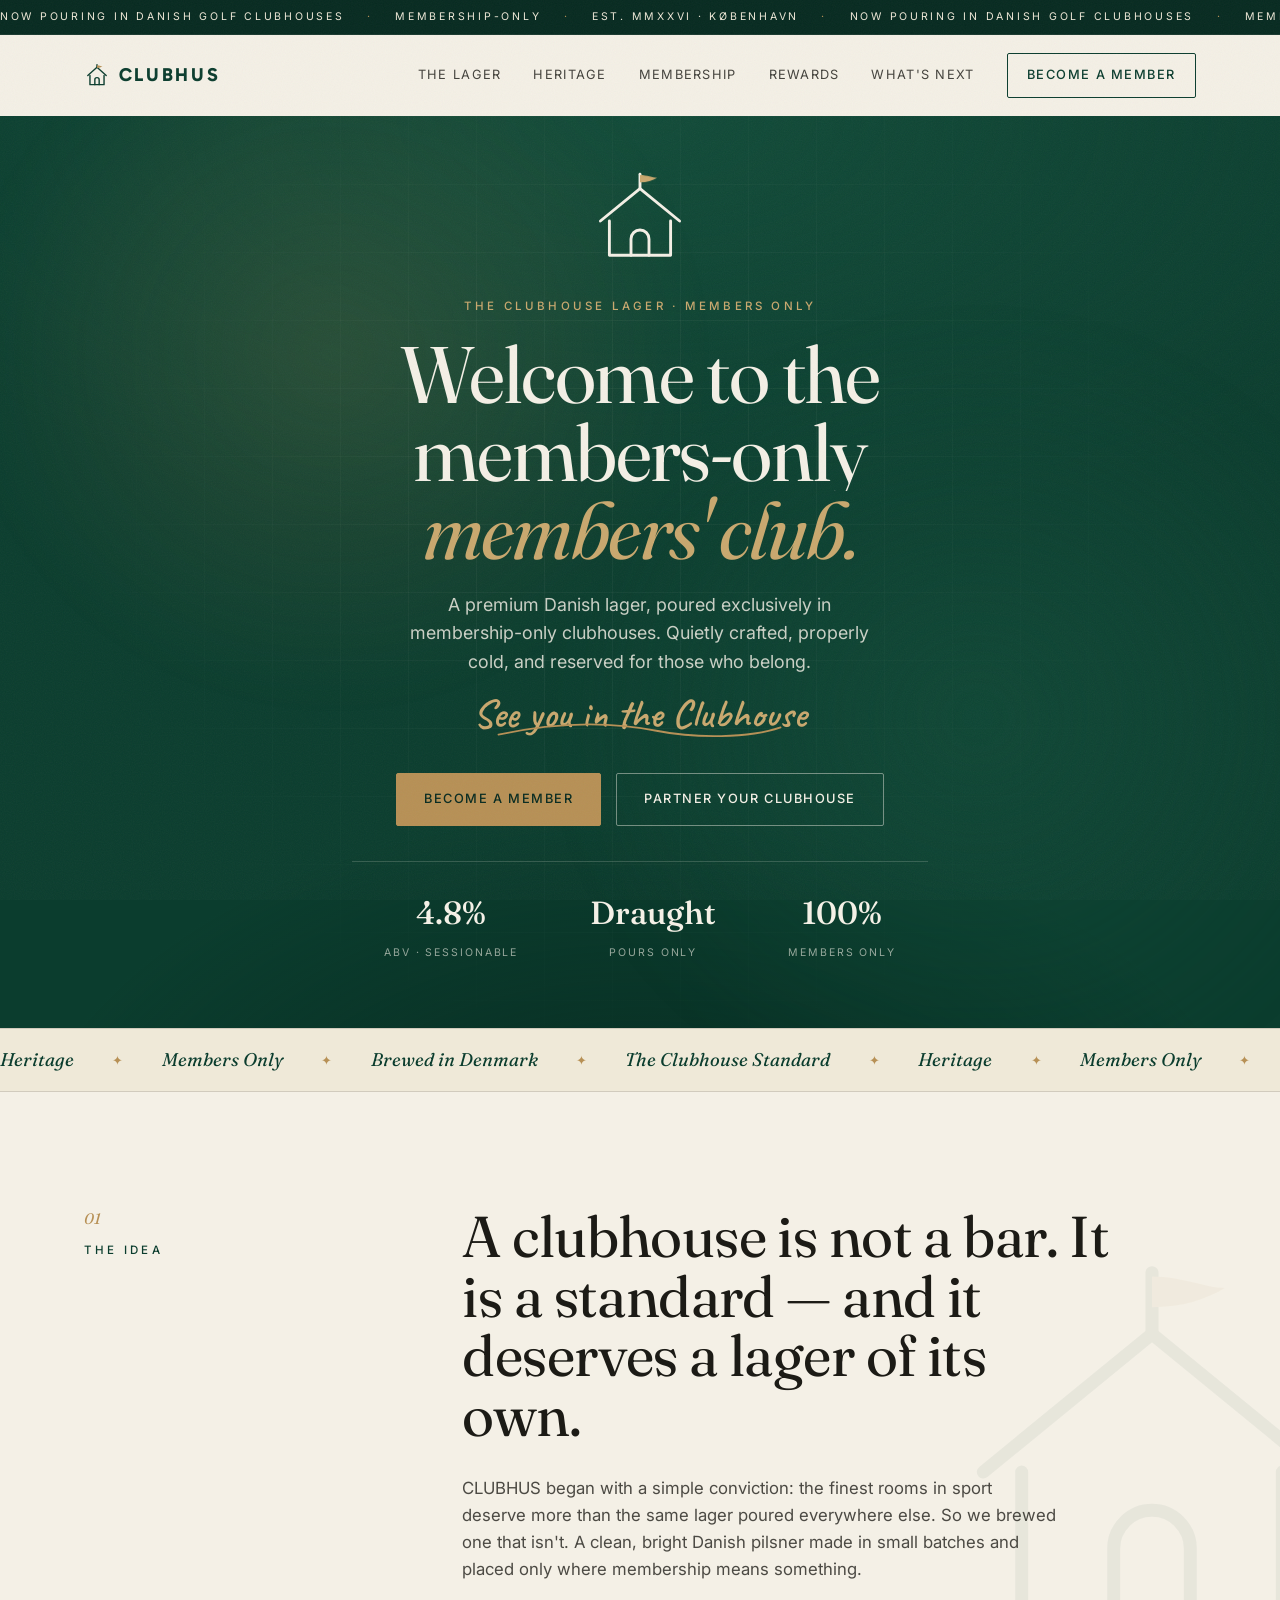
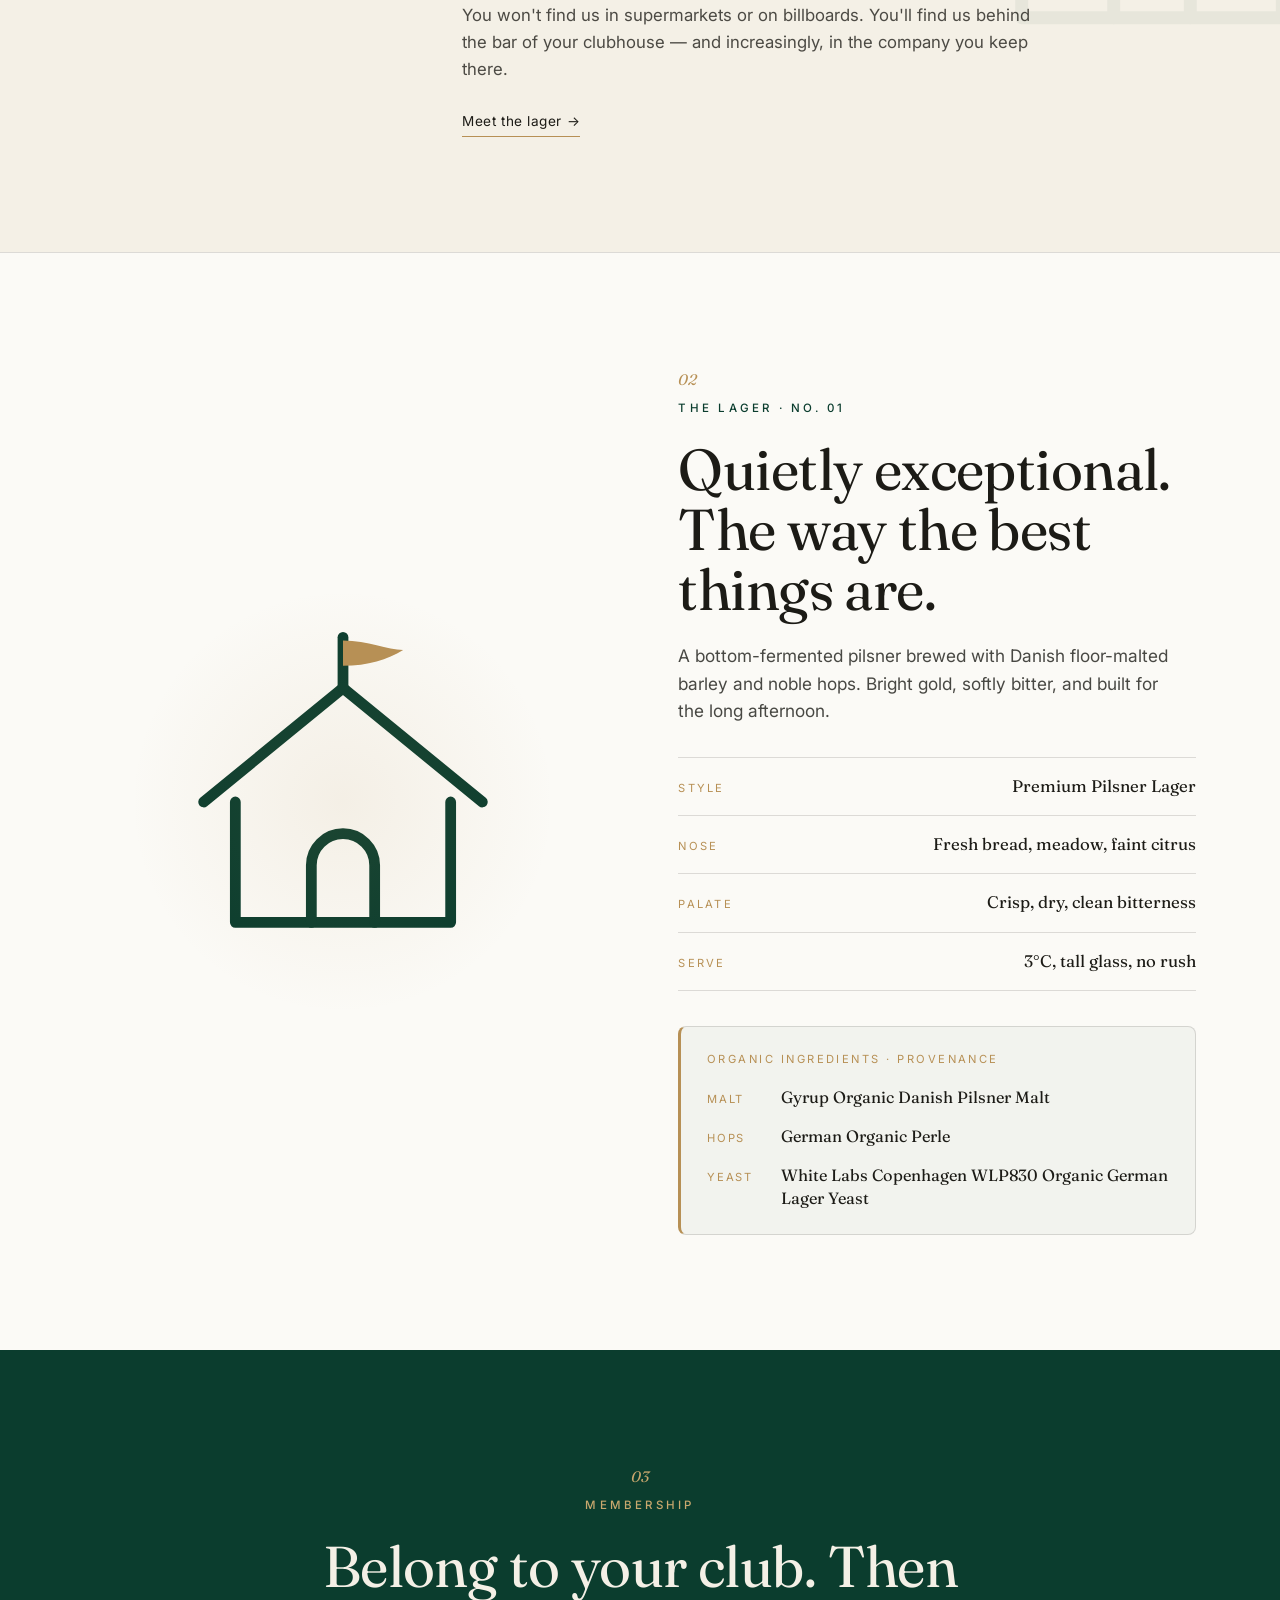
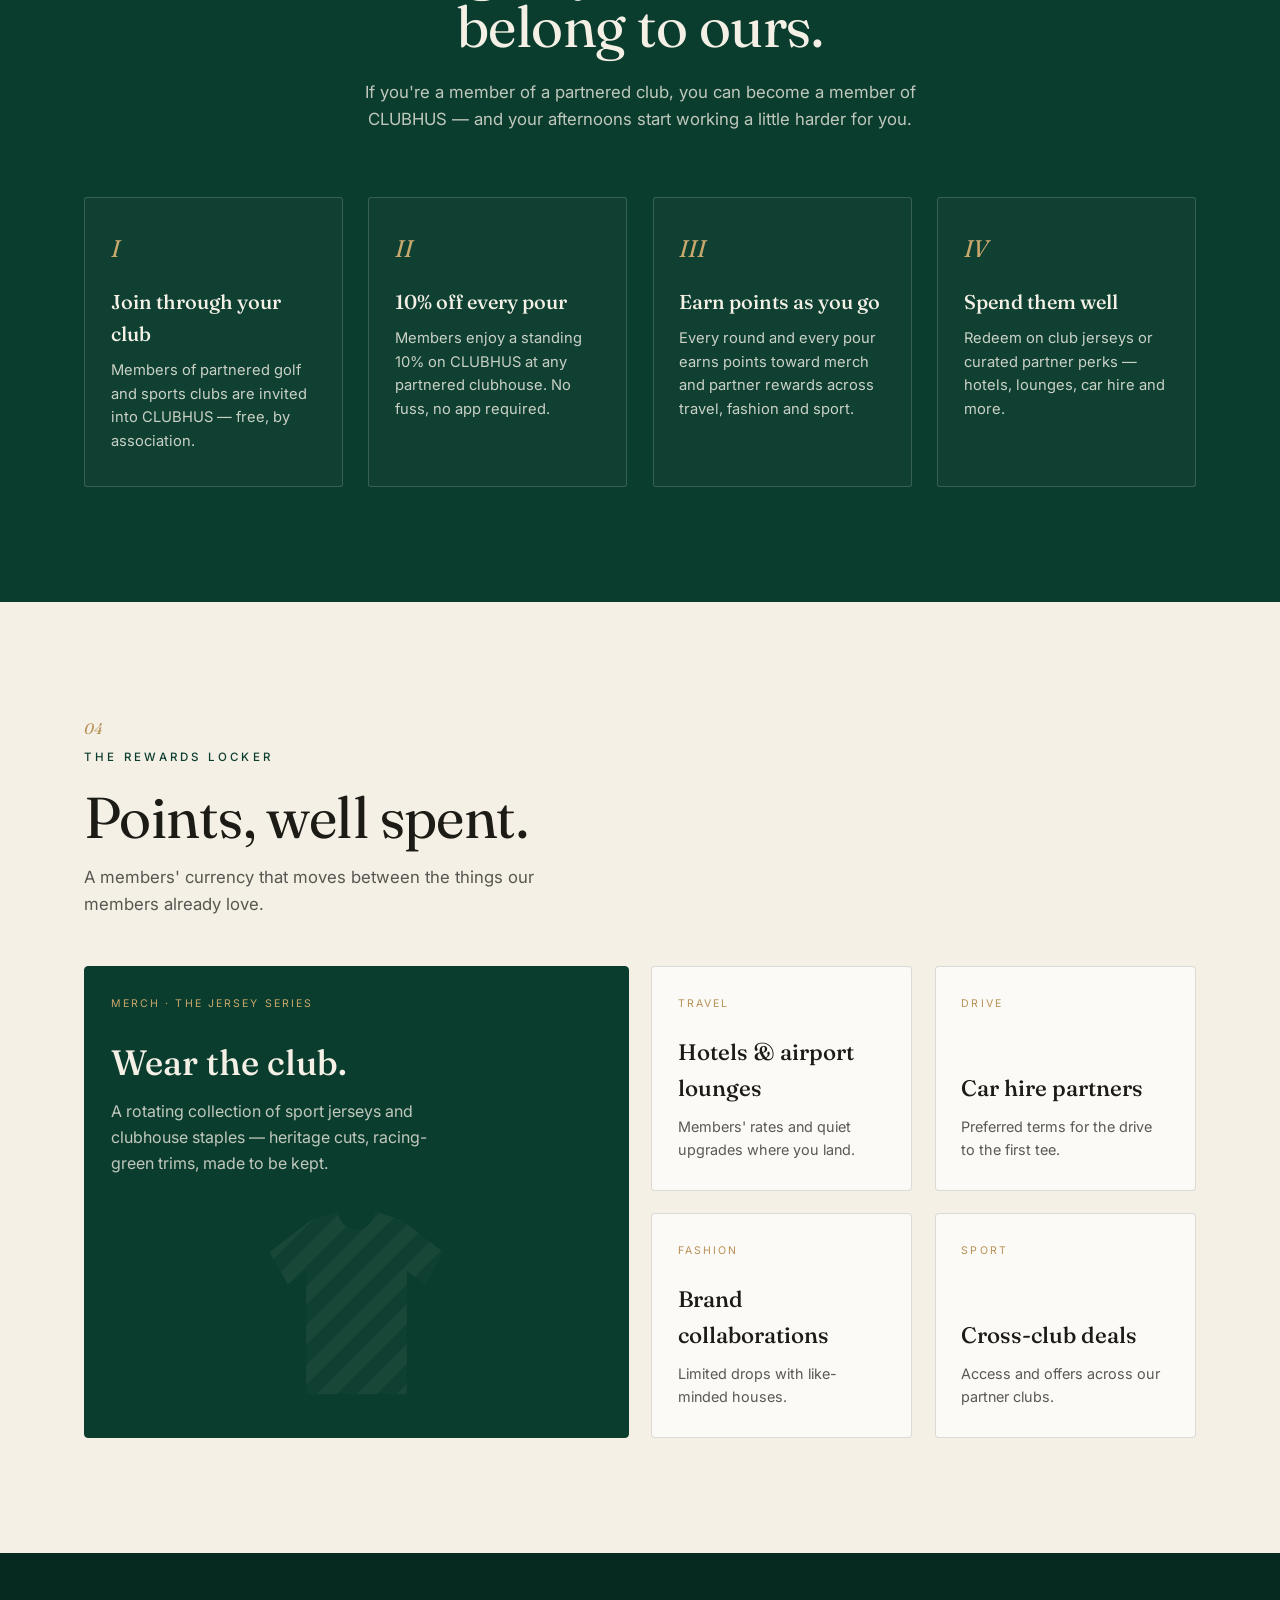
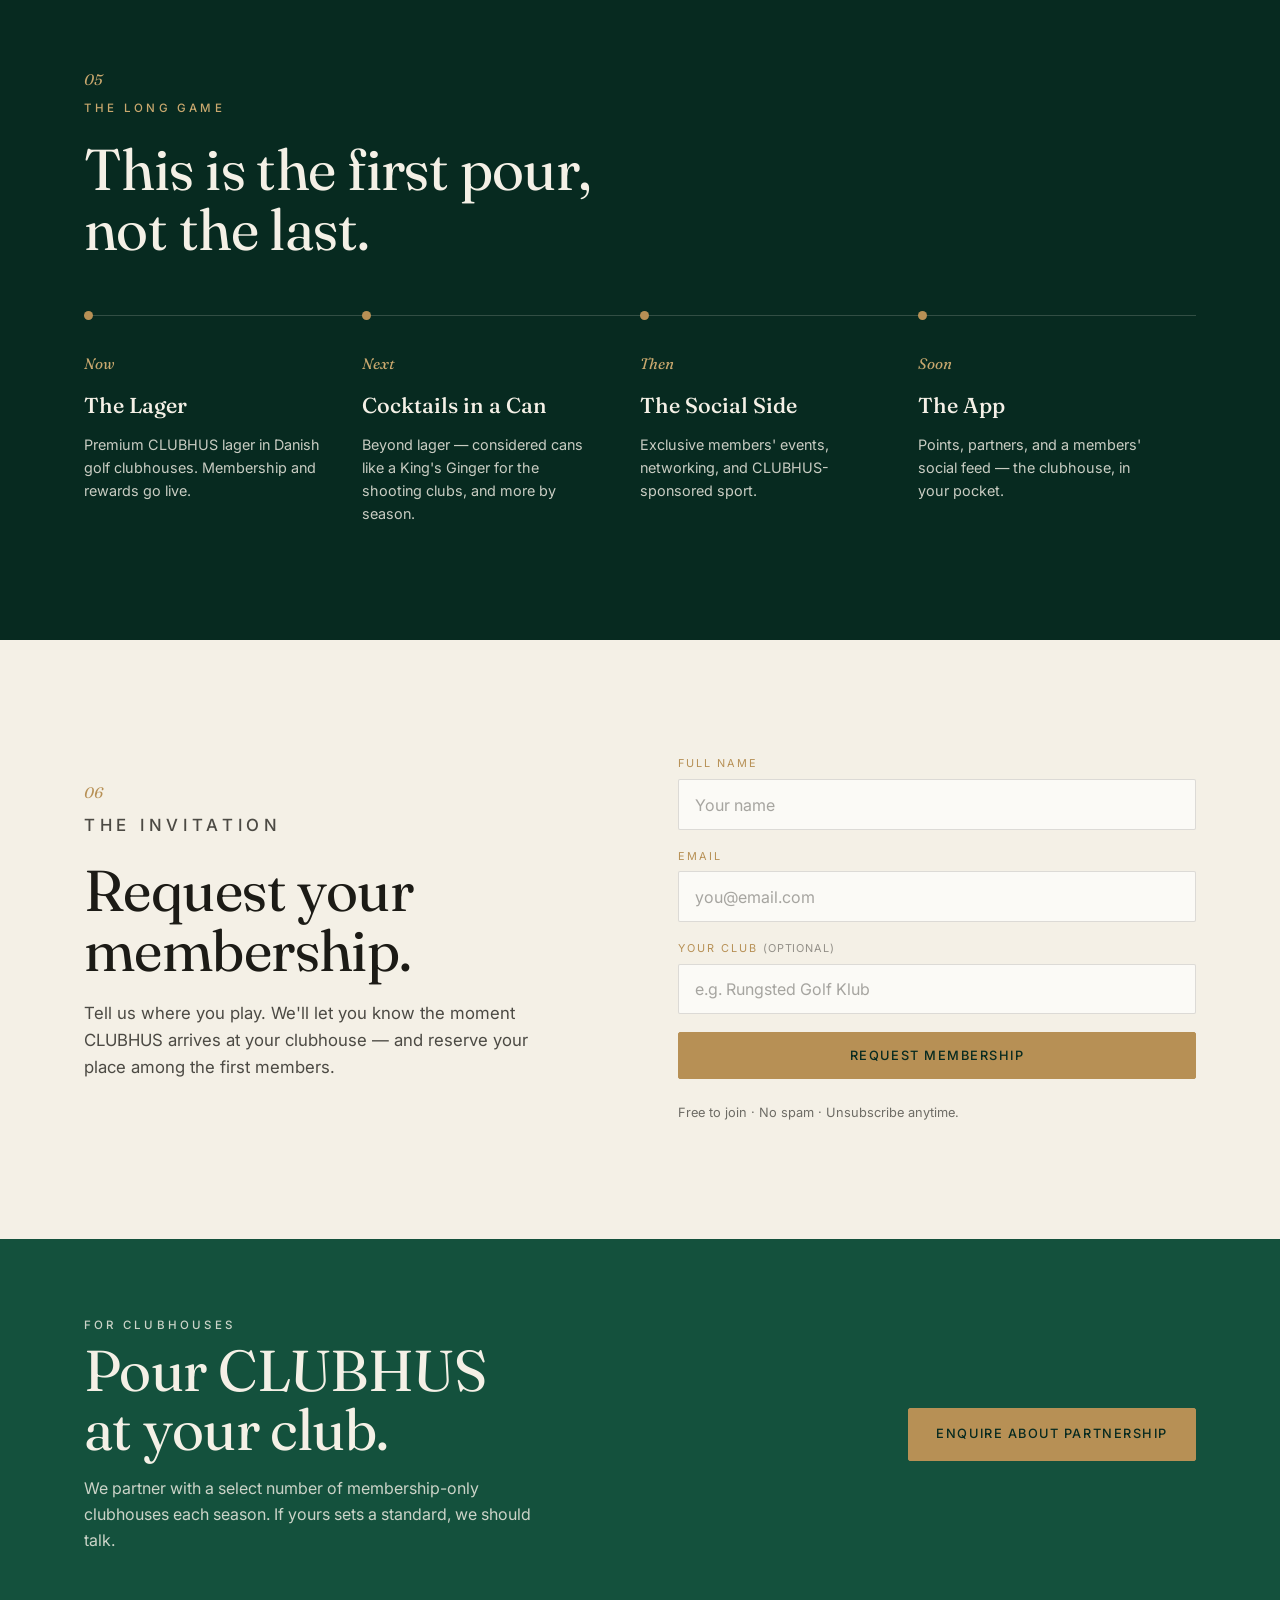
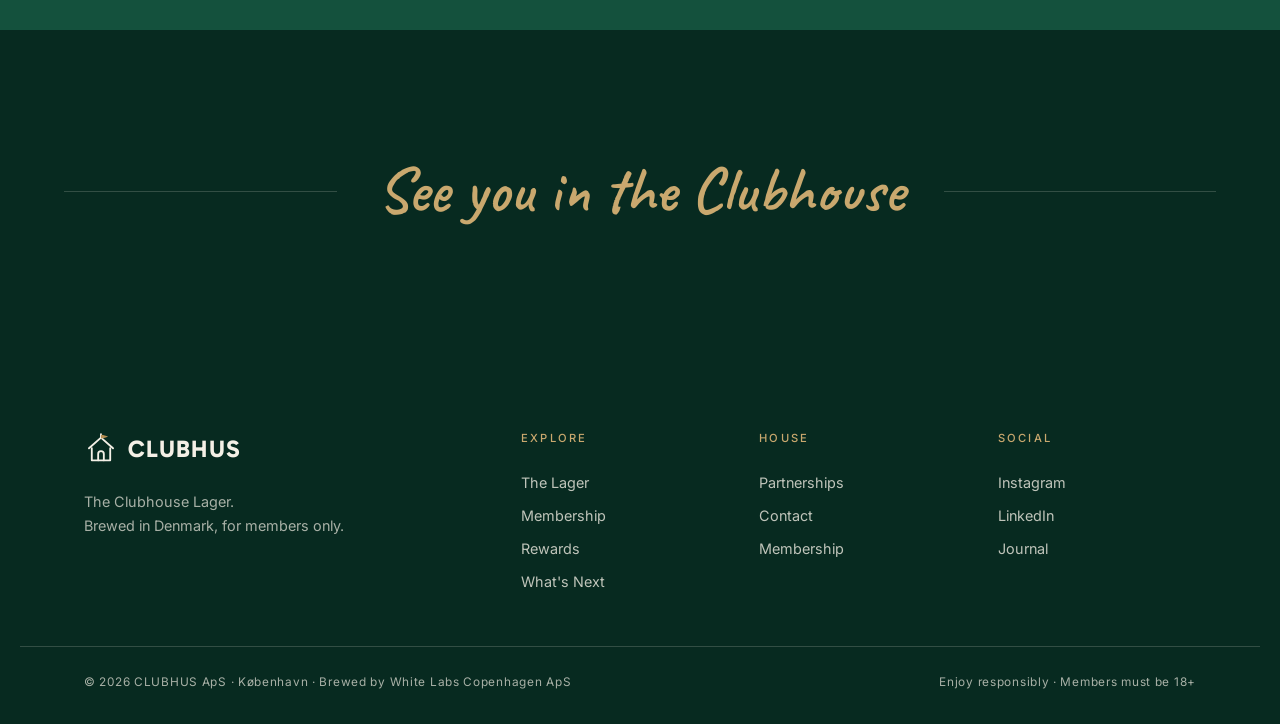
==== index.html @ f1b33137 "Soften ingredients label to avoid an organic-certification claim Beer is not certified organic (ferm" ====
<!DOCTYPE html>
<html lang="en">
<head>
  <meta charset="UTF-8" />
  <meta name="viewport" content="width=device-width, initial-scale=1.0" />
  <meta name="theme-color" content="#072A20" />
  <meta name="color-scheme" content="light only" />
  <title>CLUBHUS — The Clubhouse Lager · Members Only</title>
  <meta name="description" content="CLUBHUS is a premium Danish lager brewed exclusively for membership-only sports clubhouses. Heritage, craft, and quiet exclusivity — beginning with golf clubs in Denmark." />
  <meta name="robots" content="noindex, nofollow" />

  <!-- Open Graph -->
  <meta property="og:title" content="CLUBHUS — The Clubhouse Lager" />
  <meta property="og:description" content="A premium lager for membership-only clubhouses. Heritage in every pour." />
  <meta property="og:type" content="website" />

  <link rel="icon" href="data:image/svg+xml,%3Csvg xmlns='http://www.w3.org/2000/svg' viewBox='0 0 48 48'%3E%3Crect width='48' height='48' rx='8' fill='%230B3D2E'/%3E%3Cg fill='none' stroke='%23F4F0E6' stroke-width='2.4' stroke-linecap='round' stroke-linejoin='round'%3E%3Cpath d='M11 24 L24 12 L37 24'/%3E%3Cpath d='M14 24 L14 37 L34 37 L34 24'/%3E%3Cpath d='M24 12 L24 8'/%3E%3C/g%3E%3Cpath d='M24 8 C27 8 29 9.5 31 9.5 C29 11 27 12 24 12 Z' fill='%23B79055'/%3E%3C/svg%3E" />

  <!-- Fonts -->
  <link rel="preconnect" href="https://fonts.googleapis.com" />
  <link rel="preconnect" href="https://fonts.gstatic.com" crossorigin />
  <link href="https://fonts.googleapis.com/css2?family=Caveat:wght@500;600;700&family=Fraunces:ital,opsz,wght@0,9..144,300..600;1,9..144,300..500&family=Gabarito:wght@400;500;600;700;800&family=Inter:wght@300;400;500;600&display=swap" rel="stylesheet" />

  <link rel="stylesheet" href="css/styles.css" />
</head>
<body>

  <a class="skip-link" href="#main">Skip to content</a>

  <!-- Announcement bar -->
  <div class="announce" id="top">
    <div class="announce__track">
      <span>Now pouring in Danish golf clubhouses</span><span class="dot">·</span>
      <span>Membership-only</span><span class="dot">·</span>
      <span>Est. MMXXVI · København</span><span class="dot">·</span>
      <span>Now pouring in Danish golf clubhouses</span><span class="dot">·</span>
      <span>Membership-only</span><span class="dot">·</span>
      <span>Est. MMXXVI · København</span><span class="dot">·</span>
    </div>
  </div>

  <!-- Scroll progress -->
  <div class="progress" id="progress" aria-hidden="true"></div>

  <!-- Nav -->
  <header class="nav" id="nav">
    <div class="nav__inner">
      <a href="#top" class="nav__brand" aria-label="CLUBHUS home">
        <svg class="nav__mark" viewBox="0 0 48 48" fill="none" stroke="currentColor" stroke-width="2.6" stroke-linecap="round" stroke-linejoin="round" aria-hidden="true">
          <path d="M7,23 L24,8 L41,23"/>
          <path d="M11,23 L11,40 L37,40 L37,23"/>
          <path d="M20,40 L20,31 a4,4 0 0 1 8,0 L28,40"/>
          <path d="M24,8 L24,3"/>
          <path class="flag" d="M24,4 C28,4 31,6 34,6 C31,8 28,9 24,9 Z" fill="currentColor" stroke="none"/>
        </svg>
        <span class="nav__word">CLUBHUS</span>
      </a>
      <nav class="nav__links" aria-label="Primary">
        <a href="#beer">The Lager</a>
        <a href="#story">Heritage</a>
        <a href="#membership">Membership</a>
        <a href="#rewards">Rewards</a>
        <a href="#future">What's Next</a>
        <a href="#join" class="btn btn--gold nav__menu-cta">Become a Member</a>
      </nav>
      <a href="#join" class="btn btn--ghost nav__cta">Become a Member</a>
      <button class="nav__burger" aria-label="Open menu" aria-expanded="false" id="burger">
        <span></span><span></span>
      </button>
    </div>
  </header>

  <!-- Hero -->
  <section class="hero" id="main">
    <div class="hero__bg" aria-hidden="true"></div>
    <div class="hero__aurora" aria-hidden="true"></div>
    <div class="hero__inner">
      <svg class="hero__emblem" viewBox="0 0 120 120" stroke-linecap="round" stroke-linejoin="round" aria-hidden="true">
        <path class="ld" pathLength="1" d="M16,60 L60,24 L104,60"></path>
        <path class="ld d1" pathLength="1" d="M26,60 L26,98 L94,98 L94,60"></path>
        <path class="ld d2" pathLength="1" d="M50,98 L50,80 a10,10 0 0 1 20,0 L70,98"></path>
        <path class="ld d2" pathLength="1" d="M60,24 L60,8"></path>
        <path class="em-head" d="M60,9 C68,9 74,12 79,12 C74,15 68,17 60,17 Z"></path>
      </svg>

      <p class="eyebrow eyebrow--light hero__eyebrow">The Clubhouse Lager · Members Only</p>

      <h1 class="hero__title">
        <span class="line"><span>Welcome to the</span></span>
        <span class="line"><span>members-only</span></span>
        <span class="line"><span><em>members' club.</em></span></span>
      </h1>

      <p class="hero__lede">A premium Danish lager, poured exclusively in membership-only clubhouses. Quietly crafted, properly cold, and reserved for those who belong.</p>

      <p class="hero__slogan script">See you in the Clubhouse
        <svg class="hero__flourish" viewBox="0 0 320 24" aria-hidden="true" preserveAspectRatio="none">
          <path class="ld" pathLength="1" d="M6,16 C70,2 130,2 180,12 C220,20 280,20 314,8"></path>
        </svg>
      </p>

      <div class="hero__actions">
        <a href="#join" class="btn btn--gold">Become a Member</a>
        <a href="#partner" class="btn btn--line">Partner Your Clubhouse</a>
      </div>

      <ul class="hero__meta">
        <li><strong data-count="4.8" data-suffix="%">0</strong><span>ABV · Sessionable</span></li>
        <li><strong>Draught</strong><span>Pours Only</span></li>
        <li><strong data-count="100" data-suffix="%">0</strong><span>Members Only</span></li>
      </ul>
    </div>
  </section>

  <!-- Marquee strip -->
  <div class="strip">
    <div class="strip__track">
      <span>Heritage</span><span>✦</span><span>Members Only</span><span>✦</span><span>Brewed in Denmark</span><span>✦</span><span>The Clubhouse Standard</span><span>✦</span>
      <span>Heritage</span><span>✦</span><span>Members Only</span><span>✦</span><span>Brewed in Denmark</span><span>✦</span><span>The Clubhouse Standard</span><span>✦</span>
    </div>
  </div>

  <!-- Heritage / story -->
  <section class="story" id="story">
    <div class="story__inner">
      <div class="story__label reveal">
        <span class="num">01</span>
        <span class="eyebrow">The Idea</span>
      </div>
      <div class="story__body reveal">
        <h2 class="display">A clubhouse is not a bar. It is a standard — and it deserves a lager of its own.</h2>
        <p>CLUBHUS began with a simple conviction: the finest rooms in sport deserve more than the same lager poured everywhere else. So we brewed one that isn't. A clean, bright Danish pilsner made in small batches and placed only where membership means something.</p>
        <p>You won't find us in supermarkets or on billboards. You'll find us behind the bar of your clubhouse — and increasingly, in the company you keep there.</p>
        <a href="#beer" class="textlink">Meet the lager →</a>
      </div>
    </div>
  </section>

  <!-- The Beer -->
  <section class="beer" id="beer">
    <div class="beer__inner">
      <div class="beer__visual reveal">
        <div class="beer__crest" aria-hidden="true">
          <img src="assets/house.svg" alt="CLUBHUS clubhouse emblem" width="120" height="120" loading="lazy" decoding="async" />
        </div>
      </div>
      <div class="beer__content reveal">
        <span class="num">02</span>
        <p class="eyebrow">The Lager · No. 01</p>
        <h2 class="display">Quietly exceptional. The way the best things are.</h2>
        <p class="beer__lede">A bottom-fermented pilsner brewed with Danish floor-malted barley and noble hops. Bright gold, softly bitter, and built for the long afternoon.</p>
        <ul class="notes">
          <li><span class="notes__k">Style</span><span class="notes__v">Premium Pilsner Lager</span></li>
          <li><span class="notes__k">Nose</span><span class="notes__v">Fresh bread, meadow, faint citrus</span></li>
          <li><span class="notes__k">Palate</span><span class="notes__v">Crisp, dry, clean bitterness</span></li>
          <li><span class="notes__k">Serve</span><span class="notes__v">3°C, tall glass, no rush</span></li>
        </ul>
        <div class="ingredients">
          <p class="ingredients__title">Organic Ingredients · Provenance</p>
          <ul class="ingredients__list">
            <li><span class="ingredients__k">Malt</span><span class="ingredients__v">Gyrup Organic Danish Pilsner Malt</span></li>
            <li><span class="ingredients__k">Hops</span><span class="ingredients__v">German Organic Perle</span></li>
            <li><span class="ingredients__k">Yeast</span><span class="ingredients__v">White Labs Copenhagen WLP830 Organic German Lager Yeast</span></li>
          </ul>
        </div>
      </div>
    </div>
  </section>

  <!-- Membership -->
  <section class="membership" id="membership">
    <div class="membership__head reveal">
      <span class="num num--light">03</span>
      <p class="eyebrow eyebrow--light">Membership</p>
      <h2 class="display display--light">Belong to your club. Then belong to ours.</h2>
      <p class="membership__lede">If you're a member of a partnered club, you can become a member of CLUBHUS — and your afternoons start working a little harder for you.</p>
    </div>
    <div class="steps">
      <article class="step reveal">
        <span class="step__num">I</span>
        <h3>Join through your club</h3>
        <p>Members of partnered golf and sports clubs are invited into CLUBHUS — free, by association.</p>
      </article>
      <article class="step reveal">
        <span class="step__num">II</span>
        <h3>10% off every pour</h3>
        <p>Members enjoy a standing 10% on CLUBHUS at any partnered clubhouse. No fuss, no app required.</p>
      </article>
      <article class="step reveal">
        <span class="step__num">III</span>
        <h3>Earn points as you go</h3>
        <p>Every round and every pour earns points toward merch and partner rewards across travel, fashion and sport.</p>
      </article>
      <article class="step reveal">
        <span class="step__num">IV</span>
        <h3>Spend them well</h3>
        <p>Redeem on club jerseys or curated partner perks — hotels, lounges, car hire and more.</p>
      </article>
    </div>
  </section>

  <!-- Rewards -->
  <section class="rewards" id="rewards">
    <div class="rewards__head reveal">
      <span class="num">04</span>
      <p class="eyebrow">The Rewards Locker</p>
      <h2 class="display">Points, well spent.</h2>
      <p class="rewards__lede">A members' currency that moves between the things our members already love.</p>
    </div>
    <div class="rewards__grid">
      <article class="reward reward--wide reveal">
        <div class="reward__tag">Merch · The Jersey Series</div>
        <h3>Wear the club.</h3>
        <p>A rotating collection of sport jerseys and clubhouse staples — heritage cuts, racing-green trims, made to be kept.</p>
        <div class="reward__art reward__art--jersey" aria-hidden="true"></div>
      </article>
      <article class="reward reveal">
        <div class="reward__tag">Travel</div>
        <h3>Hotels & airport lounges</h3>
        <p>Members' rates and quiet upgrades where you land.</p>
      </article>
      <article class="reward reveal">
        <div class="reward__tag">Drive</div>
        <h3>Car hire partners</h3>
        <p>Preferred terms for the drive to the first tee.</p>
      </article>
      <article class="reward reveal">
        <div class="reward__tag">Fashion</div>
        <h3>Brand collaborations</h3>
        <p>Limited drops with like-minded houses.</p>
      </article>
      <article class="reward reveal">
        <div class="reward__tag">Sport</div>
        <h3>Cross-club deals</h3>
        <p>Access and offers across our partner clubs.</p>
      </article>
    </div>
  </section>

  <!-- What's next / roadmap -->
  <section class="future" id="future">
    <div class="future__head reveal">
      <span class="num num--light">05</span>
      <p class="eyebrow eyebrow--light">The Long Game</p>
      <h2 class="display display--light">This is the first pour, not the last.</h2>
    </div>
    <ol class="timeline">
      <li class="reveal">
        <span class="timeline__yr">Now</span>
        <h3>The Lager</h3>
        <p>Premium CLUBHUS lager in Danish golf clubhouses. Membership and rewards go live.</p>
      </li>
      <li class="reveal">
        <span class="timeline__yr">Next</span>
        <h3>Cocktails in a Can</h3>
        <p>Beyond lager — considered cans like a King's Ginger for the shooting clubs, and more by season.</p>
      </li>
      <li class="reveal">
        <span class="timeline__yr">Then</span>
        <h3>The Social Side</h3>
        <p>Exclusive members' events, networking, and CLUBHUS-sponsored sport.</p>
      </li>
      <li class="reveal">
        <span class="timeline__yr">Soon</span>
        <h3>The App</h3>
        <p>Points, partners, and a members' social feed — the clubhouse, in your pocket.</p>
      </li>
    </ol>
  </section>

  <!-- Join / waitlist -->
  <section class="join" id="join">
    <div class="join__inner">
      <div class="join__copy reveal">
        <span class="num">06</span>
        <p class="eyebrow">The Invitation</p>
        <h2 class="display">Request your membership.</h2>
        <p>Tell us where you play. We'll let you know the moment CLUBHUS arrives at your clubhouse — and reserve your place among the first members.</p>
      </div>
      <form class="join__form reveal" id="joinForm" novalidate aria-describedby="formNote">
        <div class="field">
          <label for="name">Full name</label>
          <input type="text" id="name" name="name" autocomplete="name" autocapitalize="words" placeholder="Your name" required aria-required="true" />
        </div>
        <div class="field">
          <label for="email">Email</label>
          <input type="email" id="email" name="email" autocomplete="email" inputmode="email" autocapitalize="off" autocorrect="off" spellcheck="false" placeholder="you@email.com" required aria-required="true" />
        </div>
        <div class="field">
          <label for="club">Your club <span class="field__opt">(optional)</span></label>
          <input type="text" id="club" name="club" autocapitalize="words" placeholder="e.g. Rungsted Golf Klub" />
        </div>
        <button type="submit" class="btn btn--gold btn--block">Request Membership</button>
        <p class="join__note" id="formNote" role="status" aria-live="polite">Free to join · No spam · Unsubscribe anytime.</p>
      </form>
    </div>
  </section>

  <!-- Partner CTA -->
  <section class="partner" id="partner">
    <div class="partner__inner reveal">
      <div>
        <p class="eyebrow eyebrow--light">For Clubhouses</p>
        <h2 class="display display--light">Pour CLUBHUS at your club.</h2>
        <p>We partner with a select number of membership-only clubhouses each season. If yours sets a standard, we should talk.</p>
      </div>
      <a href="mailto:hello@clubhus.dk?subject=Clubhouse%20Partnership" class="btn btn--gold">Enquire about partnership</a>
    </div>
  </section>

  <!-- Sign-off -->
  <div class="signoff">
    <span class="signoff__rule"></span>
    <p class="signoff__line script reveal">See you in the Clubhouse</p>
    <span class="signoff__rule"></span>
  </div>

  <!-- Footer -->
  <footer class="footer">
    <div class="footer__inner">
      <div class="footer__brand">
        <div class="footer__mark">
          <svg class="footer__logomark" viewBox="0 0 48 48" fill="none" stroke="currentColor" stroke-width="2.6" stroke-linecap="round" stroke-linejoin="round" aria-hidden="true">
            <path d="M7,23 L24,8 L41,23"/>
            <path d="M11,23 L11,40 L37,40 L37,23"/>
            <path d="M20,40 L20,31 a4,4 0 0 1 8,0 L28,40"/>
            <path d="M24,8 L24,3"/>
            <path class="flag" d="M24,4 C28,4 31,6 34,6 C31,8 28,9 24,9 Z" fill="currentColor" stroke="none"/>
          </svg>
          <span>CLUBHUS</span>
        </div>
        <p class="footer__tag">The Clubhouse Lager.<br/>Brewed in Denmark, for members only.</p>
      </div>
      <nav class="footer__col" aria-label="Explore">
        <h4>Explore</h4>
        <a href="#beer">The Lager</a>
        <a href="#membership">Membership</a>
        <a href="#rewards">Rewards</a>
        <a href="#future">What's Next</a>
      </nav>
      <nav class="footer__col" aria-label="Company">
        <h4>House</h4>
        <a href="#partner">Partnerships</a>
        <a href="mailto:hello@clubhus.dk">Contact</a>
        <a href="#join">Membership</a>
      </nav>
      <div class="footer__col">
        <h4>Social</h4>
        <a href="#" aria-label="CLUBHUS on Instagram">Instagram</a>
        <a href="#" aria-label="CLUBHUS on LinkedIn">LinkedIn</a>
        <a href="#" aria-label="CLUBHUS journal">Journal</a>
      </div>
    </div>
    <div class="footer__base">
      <span>© <span id="year">2026</span> CLUBHUS ApS · København · Brewed by White Labs Copenhagen ApS</span>
      <span class="footer__resp">Enjoy responsibly · Members must be 18+</span>
    </div>
  </footer>

  <script src="js/script.js"></script>
</body>
</html>
---- css/styles.css ----
/* ============================================================
   CLUBHUS — The Clubhouse Lager
   Design tokens
   ============================================================ */
:root{
  --green:        #0B3D2E;   /* British Racing Green */
  --green-deep:   #072A20;
  --green-soft:   #14513D;
  --cream:        #F4F0E6;   /* ecru canvas */
  --cream-warm:   #EFE9D8;
  --paper:        #FBFAF6;
  --ink:          #1C1B16;
  --brass:        #B79055;   /* heritage gold */
  --brass-soft:   #C9A86E;
  --line:         rgba(28,27,22,.14);
  --line-light:   rgba(244,240,230,.18);

  --serif:  'Fraunces', Georgia, 'Times New Roman', serif;
  --sans:   'Inter', -apple-system, BlinkMacSystemFont, 'Segoe UI', sans-serif;
  --logo:   'Gabarito', 'Inter', sans-serif;
  --script: 'Caveat', 'Bradley Hand', cursive;

  --maxw: 1240px;
  --pad:  clamp(20px, 5vw, 72px);
  --ease: cubic-bezier(.22,.61,.36,1);
}

*,*::before,*::after{ box-sizing:border-box; }
html{ scroll-behavior:smooth; -webkit-text-size-adjust:100%; }
@media (prefers-reduced-motion: reduce){ html{ scroll-behavior:auto; } }

body{
  margin:0;
  font-family:var(--sans);
  background:var(--cream);
  color:var(--ink);
  font-weight:400;
  line-height:1.6;
  -webkit-font-smoothing:antialiased;
  text-rendering:optimizeLegibility;
  overflow-x:hidden;
}
img{ max-width:100%; display:block; }
a{ color:inherit; text-decoration:none; }
h1,h2,h3,h4{ margin:0; font-weight:500; }

/* keyboard focus visibility */
:focus-visible{ outline:2px solid var(--brass); outline-offset:3px; border-radius:2px; }
.btn:focus-visible{ outline-offset:4px; }

/* skip link */
.skip-link{
  position:fixed; top:10px; left:50%; transform:translate(-50%,-160%); z-index:200;
  background:var(--green); color:var(--cream);
  padding:.7rem 1.2rem; border-radius:3px; font-size:.78rem;
  letter-spacing:.12em; text-transform:uppercase;
  transition:transform .25s var(--ease);
}
.skip-link:focus-visible{ transform:translate(-50%,0); outline-offset:2px; }

/* handwritten brand voice (slogans) */
.script{ font-family:var(--script); font-weight:600; line-height:1; }

/* film-grain texture overlay */
body::after{
  content:''; position:fixed; inset:0; z-index:9999; pointer-events:none; opacity:.05;
  background-image:url("data:image/svg+xml,%3Csvg xmlns='http://www.w3.org/2000/svg' width='180' height='180'%3E%3Cfilter id='n'%3E%3CfeTurbulence type='fractalNoise' baseFrequency='0.9' numOctaves='2' stitchTiles='stitch'/%3E%3C/filter%3E%3Crect width='100%25' height='100%25' filter='url(%23n)'/%3E%3C/svg%3E");
}

/* scroll progress */
.progress{
  position:fixed; top:0; left:0; height:2px; width:0; z-index:60;
  background:linear-gradient(90deg, var(--brass), var(--brass-soft));
  transition:width .1s linear;
}

/* ---------- Typography helpers ---------- */
.display{
  font-family:var(--serif);
  font-weight:400;
  line-height:1.04;
  letter-spacing:-.01em;
  font-size:clamp(2rem, 4.6vw, 3.6rem);
}
.display--light{ color:var(--cream); }
.display em{ font-style:italic; }

.eyebrow{
  font-family:var(--sans);
  font-size:.72rem;
  font-weight:500;
  letter-spacing:.28em;
  text-transform:uppercase;
  color:var(--green);
  margin:0 0 1.4rem;
}
.eyebrow--light{ color:var(--brass-soft); }

.num{
  font-family:var(--serif);
  font-style:italic;
  font-size:.95rem;
  color:var(--brass);
  display:block;
  margin-bottom:.4rem;
}
.num--light{ color:var(--brass-soft); }

.textlink{
  font-family:var(--sans);
  font-size:.85rem;
  letter-spacing:.04em;
  border-bottom:1px solid var(--brass);
  padding-bottom:3px;
  transition:opacity .3s var(--ease);
  display:inline-block;
}
.textlink:hover{ opacity:.6; }

/* ---------- Buttons ---------- */
.btn{
  --bg:var(--green); --fg:var(--cream); --bd:var(--green);
  display:inline-flex; align-items:center; justify-content:center;
  font-family:var(--sans);
  font-size:.8rem; font-weight:500;
  letter-spacing:.12em; text-transform:uppercase;
  padding:.95rem 1.7rem;
  border:1px solid var(--bd);
  background:var(--bg); color:var(--fg);
  border-radius:2px;
  cursor:pointer;
  transition:transform .35s var(--ease), background .35s var(--ease), color .35s var(--ease), border-color .35s var(--ease);
  white-space:nowrap;
}
.btn:hover{ transform:translateY(-2px); }
.btn--gold{ --bg:var(--brass); --fg:var(--green-deep); --bd:var(--brass); }
.btn--gold:hover{ --bg:var(--brass-soft); --bd:var(--brass-soft); }
.btn--line{ --bg:transparent; --fg:var(--cream); --bd:rgba(244,240,230,.45); }
.btn--line:hover{ --bg:rgba(244,240,230,.08); --bd:var(--cream); }
.btn--ghost{ --bg:transparent; --fg:var(--green); --bd:var(--green); padding:.7rem 1.2rem; }
.btn--ghost:hover{ --bg:var(--green); --fg:var(--cream); }
.btn--block{ width:100%; }

/* ============================================================
   Announcement bar (marquee)
   ============================================================ */
.announce{
  background:var(--green-deep);
  color:var(--cream-warm);
  overflow:hidden;
  border-bottom:1px solid rgba(244,240,230,.08);
}
.announce__track{
  display:flex; gap:1.4rem; align-items:center;
  white-space:nowrap;
  padding:.55rem 0;
  font-size:.66rem; letter-spacing:.26em; text-transform:uppercase;
  animation:marquee 38s linear infinite;
  width:max-content;
}
.announce .dot{ color:var(--brass); }
@keyframes marquee{ from{ transform:translateX(0);} to{ transform:translateX(-50%);} }
@media (prefers-reduced-motion: reduce){ .announce__track{ animation:none; } }

/* ============================================================
   Nav
   ============================================================ */
.nav{
  position:sticky; top:0; z-index:50;
  background:rgba(244,240,230,0);
  transition:background .4s var(--ease), box-shadow .4s var(--ease), backdrop-filter .4s var(--ease);
}
.nav.is-stuck{
  background:rgba(244,240,230,.86);
  backdrop-filter:saturate(140%) blur(12px);
  box-shadow:0 1px 0 var(--line);
}
.nav__inner{
  max-width:var(--maxw); margin:0 auto;
  padding:1.1rem var(--pad);
  display:flex; align-items:center; justify-content:space-between; gap:1.5rem;
}
.nav__brand{
  display:inline-flex; align-items:center; gap:.55rem;
  color:var(--green);
  transition:opacity .3s var(--ease);
}
.nav__brand:hover{ opacity:.92; }
.nav__mark{ width:26px; height:26px; flex:none; transition:transform .5s var(--ease); }
.nav__mark .flag, .footer__logomark .flag{ fill:var(--brass); }
.nav__brand:hover .nav__mark{ transform:translateY(-2px) rotate(-4deg); }
.nav__word{
  font-family:var(--logo); font-weight:700;
  font-size:1.18rem; letter-spacing:.14em; text-transform:uppercase;
  position:relative; padding-right:.02em;
}
.nav__word::after{
  content:''; position:absolute; left:0; right:0; bottom:-3px; height:1.5px;
  background:var(--brass); transform:scaleX(0); transform-origin:left;
  transition:transform .45s var(--ease);
}
.nav__brand:hover .nav__word::after{ transform:scaleX(1); }
.nav__links{ display:flex; gap:2rem; margin-left:auto; align-items:center; }
.nav__menu-cta{ display:none; }
.nav__links a{
  font-size:.8rem; letter-spacing:.1em; text-transform:uppercase;
  color:var(--ink); opacity:.82; position:relative; padding:4px 0;
  transition:opacity .3s var(--ease);
}
.nav__links a::after{
  content:''; position:absolute; left:0; bottom:0; width:0; height:1px;
  background:var(--brass); transition:width .35s var(--ease);
}
.nav__links a:hover{ opacity:1; }
.nav__links a:hover::after{ width:100%; }
.nav__cta{ margin-left:.5rem; }
.nav__burger{
  display:none; flex-direction:column; gap:5px; background:none; border:0; cursor:pointer; padding:8px;
}
.nav__burger span{ width:24px; height:1.5px; background:var(--green); transition:transform .3s var(--ease), opacity .3s; }
.nav__burger[aria-expanded="true"] span:first-child{ transform:translateY(6.5px) rotate(45deg); }
.nav__burger[aria-expanded="true"] span:last-child{ transform:translateY(-6.5px) rotate(-45deg); }

/* ============================================================
   Hero
   ============================================================ */
.hero{
  position:relative;
  background:var(--green);
  color:var(--cream);
  overflow:hidden;
  min-height:calc(100vh - 90px);
  min-height:calc(100dvh - 90px);
  display:flex; align-items:center;
  padding:clamp(2.2rem,4vw,3.4rem) 0 clamp(3rem,5vw,4rem);
}
.hero__bg{
  position:absolute; inset:0; z-index:0;
  background:
    radial-gradient(110% 80% at 50% 0%, rgba(20,81,61,.7), transparent 60%),
    radial-gradient(90% 80% at 50% 120%, rgba(7,42,32,.95), transparent 55%),
    var(--green);
}
.hero__bg::after{
  content:''; position:absolute; inset:0;
  background-image:
    linear-gradient(rgba(244,240,230,.045) 1px, transparent 1px),
    linear-gradient(90deg, rgba(244,240,230,.045) 1px, transparent 1px);
  background-size:68px 68px;
  -webkit-mask-image:radial-gradient(circle at 50% 42%, #000 22%, transparent 72%);
  mask-image:radial-gradient(circle at 50% 42%, #000 22%, transparent 72%);
}
/* slow-drifting aurora glow */
.hero__aurora{
  position:absolute; z-index:1; inset:-30% -10%;
  background:
    radial-gradient(40% 40% at 30% 35%, rgba(183,144,85,.16), transparent 60%),
    radial-gradient(45% 45% at 72% 60%, rgba(20,81,61,.5), transparent 60%);
  filter:blur(20px);
  animation:aurora 18s ease-in-out infinite alternate;
}
@keyframes aurora{
  0%{ transform:translate3d(-4%,-2%,0) scale(1); }
  100%{ transform:translate3d(5%,3%,0) scale(1.12); }
}
@media (prefers-reduced-motion: reduce){ .hero__aurora{ animation:none; } }

.hero__inner{
  position:relative; z-index:3;
  max-width:880px; margin:0 auto; padding:0 var(--pad);
  text-align:center; display:flex; flex-direction:column; align-items:center;
}

/* line-drawn crest emblem */
.hero__emblem{
  width:clamp(80px, 9vw, 108px); height:auto; color:var(--cream);
  margin-bottom:1.4rem;
  animation:bob 6s ease-in-out infinite 2.2s;
}
@keyframes bob{ 0%,100%{ transform:translateY(0); } 50%{ transform:translateY(-7px); } }
@media (prefers-reduced-motion: reduce){ .hero__emblem{ animation:none; } }
.hero__emblem .ld{
  fill:none; stroke:currentColor; stroke-width:3.2;
  stroke-dasharray:1; stroke-dashoffset:1;
  animation:draw 1.5s var(--ease) forwards .15s;
}
.hero__emblem .ld.d1{ animation-delay:.5s; }
.hero__emblem .ld.d2{ animation-delay:.85s; }
.hero__emblem .em-head{ fill:var(--brass-soft); opacity:0; animation:fadein .6s ease forwards 1.25s; }
@keyframes draw{ to{ stroke-dashoffset:0; } }
@keyframes fadein{ to{ opacity:1; } }
@media (prefers-reduced-motion: reduce){
  .hero__emblem .ld{ stroke-dashoffset:0; animation:none; }
  .hero__emblem .em-head{ opacity:1; animation:none; }
}

.hero__eyebrow{ margin-bottom:1.2rem; }

/* kinetic headline — lines rise in */
.hero__title{
  font-family:var(--serif); font-weight:400;
  font-size:clamp(2.6rem, 6.4vw, 5rem);
  line-height:.98; letter-spacing:-.02em;
  margin:0 0 1.3rem;
}
.hero__title .line{ display:block; overflow:hidden; }
.hero__title .line > span{
  display:block; transform:translateY(110%);
  animation:riseUp .95s var(--ease) forwards;
}
.hero__title .line:nth-child(1) > span{ animation-delay:.25s; }
.hero__title .line:nth-child(2) > span{ animation-delay:.38s; }
.hero__title .line:nth-child(3) > span{ animation-delay:.51s; }
.hero__title em{ font-style:italic; color:var(--brass-soft); }
@keyframes riseUp{ to{ transform:translateY(0); } }
@media (prefers-reduced-motion: reduce){ .hero__title .line > span{ transform:none; animation:none; } }

.hero__lede{
  font-size:clamp(1.02rem,1.4vw,1.2rem);
  max-width:44ch; color:rgba(244,240,230,.82);
  margin:0 auto 1.1rem;
  opacity:0; animation:fadein .9s ease forwards .8s;
}

/* cursive slogan with drawn flourish */
.hero__slogan{
  position:relative; display:inline-block;
  font-size:clamp(1.7rem, 3.4vw, 2.5rem); color:var(--brass-soft);
  margin:0 0 2.1rem; padding-bottom:.3rem;
  opacity:0; animation:fadein 1s ease forwards 1s;
}
.hero__flourish{
  position:absolute; left:6%; right:6%; bottom:-.2rem; width:88%; height:22px; overflow:visible;
}
.hero__flourish .ld{
  fill:none; stroke:var(--brass); stroke-width:2; stroke-linecap:round;
  stroke-dasharray:1; stroke-dashoffset:1;
  animation:draw 1.4s var(--ease) forwards 1.5s;
}
@media (prefers-reduced-motion: reduce){
  .hero__lede, .hero__slogan{ opacity:1; animation:none; }
  .hero__flourish .ld{ stroke-dashoffset:0; animation:none; }
}

.hero__actions{
  display:flex; gap:.9rem; flex-wrap:wrap; justify-content:center; margin-bottom:2.2rem;
  opacity:0; animation:fadein .9s ease forwards 1.2s;
}
.hero__meta{
  list-style:none; margin:0; padding:1.6rem clamp(1rem,4vw,2rem) 0;
  border-top:1px solid var(--line-light);
  display:flex; gap:clamp(2rem,6vw,4.5rem); justify-content:center;
  opacity:0; animation:fadein .9s ease forwards 1.35s;
}
.hero__meta strong{
  font-family:var(--serif); font-weight:500; font-size:clamp(1.5rem,3vw,2rem);
  display:block; color:var(--cream);
}
.hero__meta span{ font-size:.66rem; letter-spacing:.18em; text-transform:uppercase; color:rgba(244,240,230,.6); }

/* ============================================================
   Strip (running line)
   ============================================================ */
.strip{ background:var(--cream-warm); border-block:1px solid var(--line); overflow:hidden; }
.strip__track{
  display:flex; gap:2.4rem; align-items:center; white-space:nowrap; width:max-content;
  padding:1rem 0; animation:marquee 32s linear infinite;
  font-family:var(--serif); font-style:italic; font-size:1.15rem; color:var(--green);
}
.strip__track span:nth-child(even){ color:var(--brass); font-style:normal; font-size:.8rem; }
@media (prefers-reduced-motion: reduce){ .strip__track{ animation:none; } }

/* ============================================================
   Story
   ============================================================ */
.story{ background:var(--cream); padding:clamp(4rem,9vw,8rem) 0; position:relative; overflow:hidden; }
.story::before{
  content:''; position:absolute; right:-8%; top:50%; transform:translateY(-50%);
  width:min(42%, 460px); aspect-ratio:1; opacity:.05; pointer-events:none; z-index:0;
  background:url(../assets/house.svg) center/contain no-repeat;
}
.story__inner{ position:relative; z-index:1; }
.story__inner{
  max-width:var(--maxw); margin:0 auto; padding:0 var(--pad);
  display:grid; grid-template-columns:.3fr .7fr; gap:clamp(2rem,5vw,4rem);
}
.story__label{ display:flex; flex-direction:column; gap:.2rem; }
.story__label .eyebrow{ margin:0; }
.story__body .display{ margin-bottom:1.8rem; max-width:18ch; }
.story__body p{ font-size:1.05rem; max-width:54ch; color:rgba(28,27,22,.78); margin:0 0 1.2rem; }
.story__body .textlink{ margin-top:.6rem; }

/* ============================================================
   The Beer
   ============================================================ */
.beer{ background:var(--paper); padding:clamp(4rem,9vw,8rem) 0; border-top:1px solid var(--line); }
.beer__inner{
  max-width:var(--maxw); margin:0 auto; padding:0 var(--pad);
  display:grid; grid-template-columns:1fr 1fr; gap:clamp(2.5rem,6vw,5rem); align-items:center;
}
.beer__visual{ display:flex; justify-content:center; }
.beer__crest{
  width:min(78%, 380px); aspect-ratio:1; color:var(--green);
  display:grid; place-items:center;
  position:relative;
}
.beer__crest::before{
  content:''; position:absolute; inset:-8%;
  background:radial-gradient(circle, rgba(183,144,85,.1), transparent 68%);
}
.beer__crest img{ display:block; height:100%; width:auto; max-width:100%; margin-inline:auto; animation:crestFloat 7s ease-in-out infinite; }
@keyframes crestFloat{ 0%,100%{ transform:translateY(0);} 50%{ transform:translateY(-9px);} }
@media (prefers-reduced-motion: reduce){ .beer__crest img{ animation:none; } }
.beer__content .num{ margin-top:0; }
.beer__content .display{ margin-bottom:1.4rem; max-width:16ch; }
.beer__lede{ font-size:1.08rem; color:rgba(28,27,22,.8); max-width:46ch; margin:0 0 2rem; }
.notes{ list-style:none; margin:0; padding:0; border-top:1px solid var(--line); }
.notes li{
  display:flex; justify-content:space-between; gap:1rem; align-items:baseline;
  padding:.95rem 0; border-bottom:1px solid var(--line);
}
.notes__k{ font-size:.7rem; letter-spacing:.2em; text-transform:uppercase; color:var(--brass); }
.notes__v{ font-family:var(--serif); font-size:1.05rem; text-align:right; }

.ingredients{
  margin-top:2.2rem; padding:1.5rem 1.6rem;
  background:rgba(11,61,46,.035); border:1px solid var(--line);
  border-left:3px solid var(--brass); border-radius:8px;
}
.ingredients__title{ font-size:.7rem; letter-spacing:.22em; text-transform:uppercase; color:var(--brass); margin:0 0 1.1rem; }
.ingredients__list{ list-style:none; margin:0; padding:0; display:grid; gap:1rem; }
.ingredients__list li{ display:grid; grid-template-columns:58px 1fr; gap:1rem; align-items:baseline; }
.ingredients__k{ font-size:.7rem; letter-spacing:.16em; text-transform:uppercase; color:var(--brass); }
.ingredients__v{ font-family:var(--serif); font-size:1.02rem; line-height:1.4; color:#1C1B16; }

/* ============================================================
   Membership
   ============================================================ */
.membership{ background:var(--green); color:var(--cream); padding:clamp(4rem,9vw,8rem) 0; }
.membership__head{
  max-width:var(--maxw); margin:0 auto; padding:0 var(--pad) clamp(2.5rem,5vw,4rem);
  text-align:center;
}
.membership__head .num, .membership__head .eyebrow{ margin-left:auto; margin-right:auto; }
.membership__head .display{ max-width:18ch; margin:0 auto 1.4rem; }
.membership__lede{ max-width:52ch; margin:0 auto; color:rgba(244,240,230,.78); font-size:1.05rem; }
.steps{
  max-width:var(--maxw); margin:0 auto; padding:0 var(--pad);
  display:grid; grid-template-columns:repeat(4,1fr); gap:1.6rem;
}
.step{
  border:1px solid var(--line-light); border-radius:3px;
  padding:2rem 1.6rem; background:rgba(244,240,230,.02);
  transition:transform .4s var(--ease), background .4s var(--ease), border-color .4s var(--ease);
}
.step:hover{ transform:translateY(-6px); background:rgba(244,240,230,.05); border-color:var(--brass-soft); }
.step__num{
  font-family:var(--serif); font-style:italic; font-size:1.5rem; color:var(--brass-soft);
  display:block; margin-bottom:1.1rem;
}
.step h3{ font-family:var(--serif); font-weight:500; font-size:1.25rem; margin-bottom:.6rem; }
.step p{ font-size:.92rem; color:rgba(244,240,230,.82); margin:0; }

/* ============================================================
   Rewards
   ============================================================ */
.rewards{ background:var(--cream); padding:clamp(4rem,9vw,8rem) 0; }
.rewards__head{ max-width:var(--maxw); margin:0 auto; padding:0 var(--pad) clamp(2rem,4vw,3rem); }
.rewards__head .display{ max-width:14ch; margin-bottom:1rem; }
.rewards__lede{ max-width:48ch; color:rgba(28,27,22,.72); font-size:1.05rem; margin:0; }
.rewards__grid{
  max-width:var(--maxw); margin:0 auto; padding:0 var(--pad);
  display:grid; grid-template-columns:repeat(4,1fr); gap:1.4rem; grid-auto-rows:1fr;
}
.reward{
  position:relative; overflow:hidden;
  border:1px solid var(--line); border-radius:4px;
  padding:1.8rem 1.6rem; background:var(--paper);
  min-height:210px; display:flex; flex-direction:column;
  transition:transform .4s var(--ease), box-shadow .4s var(--ease), border-color .4s var(--ease);
}
.reward:hover{ transform:translateY(-6px); box-shadow:0 24px 40px -28px rgba(11,61,46,.5); border-color:var(--brass); }
.reward__tag{ font-size:.66rem; letter-spacing:.2em; text-transform:uppercase; color:var(--brass); margin-bottom:auto; }
.reward h3{ font-family:var(--serif); font-weight:500; font-size:1.4rem; margin:1.4rem 0 .5rem; }
.reward p{ font-size:.9rem; color:rgba(28,27,22,.72); margin:0; }
.reward--wide{ grid-column:span 2; grid-row:span 2; background:var(--green); color:var(--cream); border-color:var(--green); }
.reward--wide .reward__tag{ color:var(--brass-soft); }
.reward--wide h3{ font-size:2.2rem; }
.reward--wide p{ color:rgba(244,240,230,.78); max-width:34ch; font-size:1rem; }
.reward__art{ margin-top:1.6rem; flex:1; border-radius:3px; position:relative; }
.reward__art--jersey{
  background:
    repeating-linear-gradient(135deg, rgba(244,240,230,.06) 0 14px, rgba(244,240,230,.02) 14px 28px);
  border:1px solid var(--line-light);
  min-height:120px;
  -webkit-mask:url("data:image/svg+xml,%3Csvg xmlns='http://www.w3.org/2000/svg' viewBox='0 0 100 90'%3E%3Cpath d='M30 8 L42 4 a8 8 0 0 0 16 0 L70 8 L88 22 L80 36 L72 30 L72 84 L28 84 L28 30 L20 36 L12 22 Z' fill='black'/%3E%3C/svg%3E") center/contain no-repeat;
  mask:url("data:image/svg+xml,%3Csvg xmlns='http://www.w3.org/2000/svg' viewBox='0 0 100 90'%3E%3Cpath d='M30 8 L42 4 a8 8 0 0 0 16 0 L70 8 L88 22 L80 36 L72 30 L72 84 L28 84 L28 30 L20 36 L12 22 Z' fill='black'/%3E%3C/svg%3E") center/contain no-repeat;
}

/* ============================================================
   Future / timeline
   ============================================================ */
.future{ background:var(--green-deep); color:var(--cream); padding:clamp(4rem,9vw,8rem) 0; }
.future__head{ max-width:var(--maxw); margin:0 auto; padding:0 var(--pad) clamp(2.5rem,5vw,3.5rem); }
.future__head .display{ max-width:16ch; }
.timeline{
  max-width:var(--maxw); margin:0 auto; padding:0 var(--pad);
  list-style:none; display:grid; grid-template-columns:repeat(4,1fr); gap:0;
}
.timeline li{ position:relative; padding:2.2rem 1.6rem 0 0; border-top:1px solid var(--line-light); }
.timeline li::before{
  content:''; position:absolute; top:-5px; left:0; width:9px; height:9px; border-radius:50%;
  background:var(--brass);
}
.timeline__yr{ font-family:var(--serif); font-style:italic; color:var(--brass-soft); font-size:.95rem; display:block; margin-bottom:.8rem; }
.timeline h3{ font-family:var(--serif); font-weight:500; font-size:1.35rem; margin-bottom:.6rem; }
.timeline p{ font-size:.9rem; color:rgba(244,240,230,.82); margin:0; padding-right:1rem; }

/* ============================================================
   Join
   ============================================================ */
.join{ background:var(--cream); padding:clamp(4rem,9vw,8rem) 0; }
.join__inner{
  max-width:var(--maxw); margin:0 auto; padding:0 var(--pad);
  display:grid; grid-template-columns:1fr 1fr; gap:clamp(2.5rem,6vw,5rem); align-items:center;
}
.join__copy .display{ max-width:14ch; margin-bottom:1.2rem; }
.join__copy p{ color:rgba(28,27,22,.78); max-width:42ch; font-size:1.05rem; }
.join__form{ display:grid; gap:1.1rem; }
.field{ display:grid; gap:.4rem; }
.field label{ font-size:.68rem; letter-spacing:.18em; text-transform:uppercase; color:var(--brass); }
.field__opt{ color:rgba(28,27,22,.45); letter-spacing:.08em; }
.field input{
  font-family:var(--sans); font-size:1rem;
  padding:.9rem 1rem; border:1px solid var(--line); border-radius:2px;
  background:var(--paper); color:var(--ink);
  transition:border-color .3s var(--ease), box-shadow .3s var(--ease);
}
.field input::placeholder{ color:rgba(28,27,22,.38); }
.field input:focus{ outline:none; border-color:var(--green); box-shadow:0 0 0 3px rgba(11,61,46,.1); }
.field input:focus-visible{ outline:none; }
.field input.is-error{ border-color:#9b2c2c; box-shadow:0 0 0 3px rgba(155,44,44,.12); }
.join__note{ font-size:.8rem; color:rgba(28,27,22,.62); margin:.4rem 0 0; }
.join__note.is-success{ color:var(--green); font-weight:500; }

/* ============================================================
   Partner CTA
   ============================================================ */
.partner{ background:var(--green-soft); color:var(--cream); }
.partner__inner{
  max-width:var(--maxw); margin:0 auto; padding:clamp(3rem,6vw,5rem) var(--pad);
  display:flex; align-items:center; justify-content:space-between; gap:2.5rem; flex-wrap:wrap;
}
.partner__inner > div{ max-width:46ch; }
.partner__inner .display{ margin:.4rem 0 1rem; }
.partner__inner p{ color:rgba(244,240,230,.82); margin:0; }

/* ============================================================
   Sign-off
   ============================================================ */
.signoff{
  background:var(--green-deep); color:var(--brass-soft);
  display:flex; align-items:center; gap:clamp(1rem,4vw,2.5rem);
  padding:clamp(2.5rem,5vw,4rem) var(--pad);
}
.signoff__rule{ flex:1; height:1px; background:var(--line-light); }
.signoff__line{
  font-size:clamp(2.6rem,5.4vw,4rem); white-space:nowrap; padding-bottom:.2rem;
}

/* ============================================================
   Footer
   ============================================================ */
.footer{ background:var(--green-deep); color:var(--cream); padding:clamp(3rem,6vw,5rem) 0 2rem; }
.footer__inner{
  max-width:var(--maxw); margin:0 auto; padding:0 var(--pad);
  display:grid; grid-template-columns:2fr 1fr 1fr 1fr; gap:2.5rem;
}
.footer__mark{ display:inline-flex; align-items:center; gap:.6rem; color:var(--cream); }
.footer__logomark{ width:34px; height:34px; flex:none; }
.footer__mark span{ font-family:var(--logo); font-weight:700; font-size:1.5rem; letter-spacing:.05em; text-transform:uppercase; }
.footer__tag{ font-size:.9rem; color:rgba(244,240,230,.68); margin:1rem 0 0; line-height:1.7; }
.footer__col h4{ font-size:.7rem; letter-spacing:.2em; text-transform:uppercase; color:var(--brass-soft); margin:0 0 1.1rem; }
.footer__col a{ display:block; font-size:.9rem; color:rgba(244,240,230,.78); padding:.32rem 0; transition:color .3s var(--ease); }
.footer__col a:hover{ color:var(--cream); }
.footer__base{
  max-width:var(--maxw); margin:3rem auto 0; padding:1.6rem var(--pad) 0;
  border-top:1px solid var(--line-light);
  display:flex; justify-content:space-between; gap:1rem; flex-wrap:wrap;
  font-size:.74rem; letter-spacing:.06em; color:rgba(244,240,230,.68);
}

/* ============================================================
   Reveal animation
   ============================================================ */
.reveal{ opacity:0; transform:translateY(26px); transition:opacity .9s var(--ease), transform .9s var(--ease); }
.reveal.is-in{ opacity:1; transform:none; }
@media (prefers-reduced-motion: reduce){ .reveal{ opacity:1; transform:none; transition:none; } }

/* ============================================================
   Responsive
   ============================================================ */
@media (max-width: 980px){
  .nav__links, .nav__cta{ display:none; }
  .nav__burger{ display:flex; }
  .nav.is-open .nav__links{
    display:flex; flex-direction:column; gap:1.1rem; align-items:stretch;
    position:absolute; top:100%; left:0; right:0;
    background:var(--cream); padding:1.8rem var(--pad) 2.2rem;
    box-shadow:0 20px 30px -20px rgba(0,0,0,.3);
  }
  .nav.is-open .nav__links a{ font-size:1rem; padding:.55rem 0; }
  .nav.is-open .nav__menu-cta{ display:inline-flex; margin-top:.5rem; padding:.95rem 1.7rem; font-size:.78rem; }
  .hero__lede, .hero__meta{ margin-left:auto; margin-right:auto; }
  .hero__actions, .hero__meta{ justify-content:center; }
  .hero__title{ margin-inline:auto; }
  .story__inner, .beer__inner, .join__inner{ grid-template-columns:1fr; }
  .steps{ grid-template-columns:repeat(2,1fr); }
  .rewards__grid{ grid-template-columns:repeat(2,1fr); }
  .reward--wide{ grid-column:span 2; grid-row:auto; }
  .timeline{ grid-template-columns:repeat(2,1fr); gap:1.5rem 1.4rem; }
  .footer__inner{ grid-template-columns:1fr 1fr; }
}
@media (max-width: 560px){
  .steps, .rewards__grid{ grid-template-columns:1fr; }
  .reward--wide{ grid-column:auto; }
  .timeline{ grid-template-columns:1fr; }
  .footer__inner{ grid-template-columns:1fr 1fr; }
  .hero__meta{ gap:1.4rem; }
  .hero__meta strong{ font-size:1.3rem; }
  .partner__inner{ flex-direction:column; align-items:flex-start; }
}
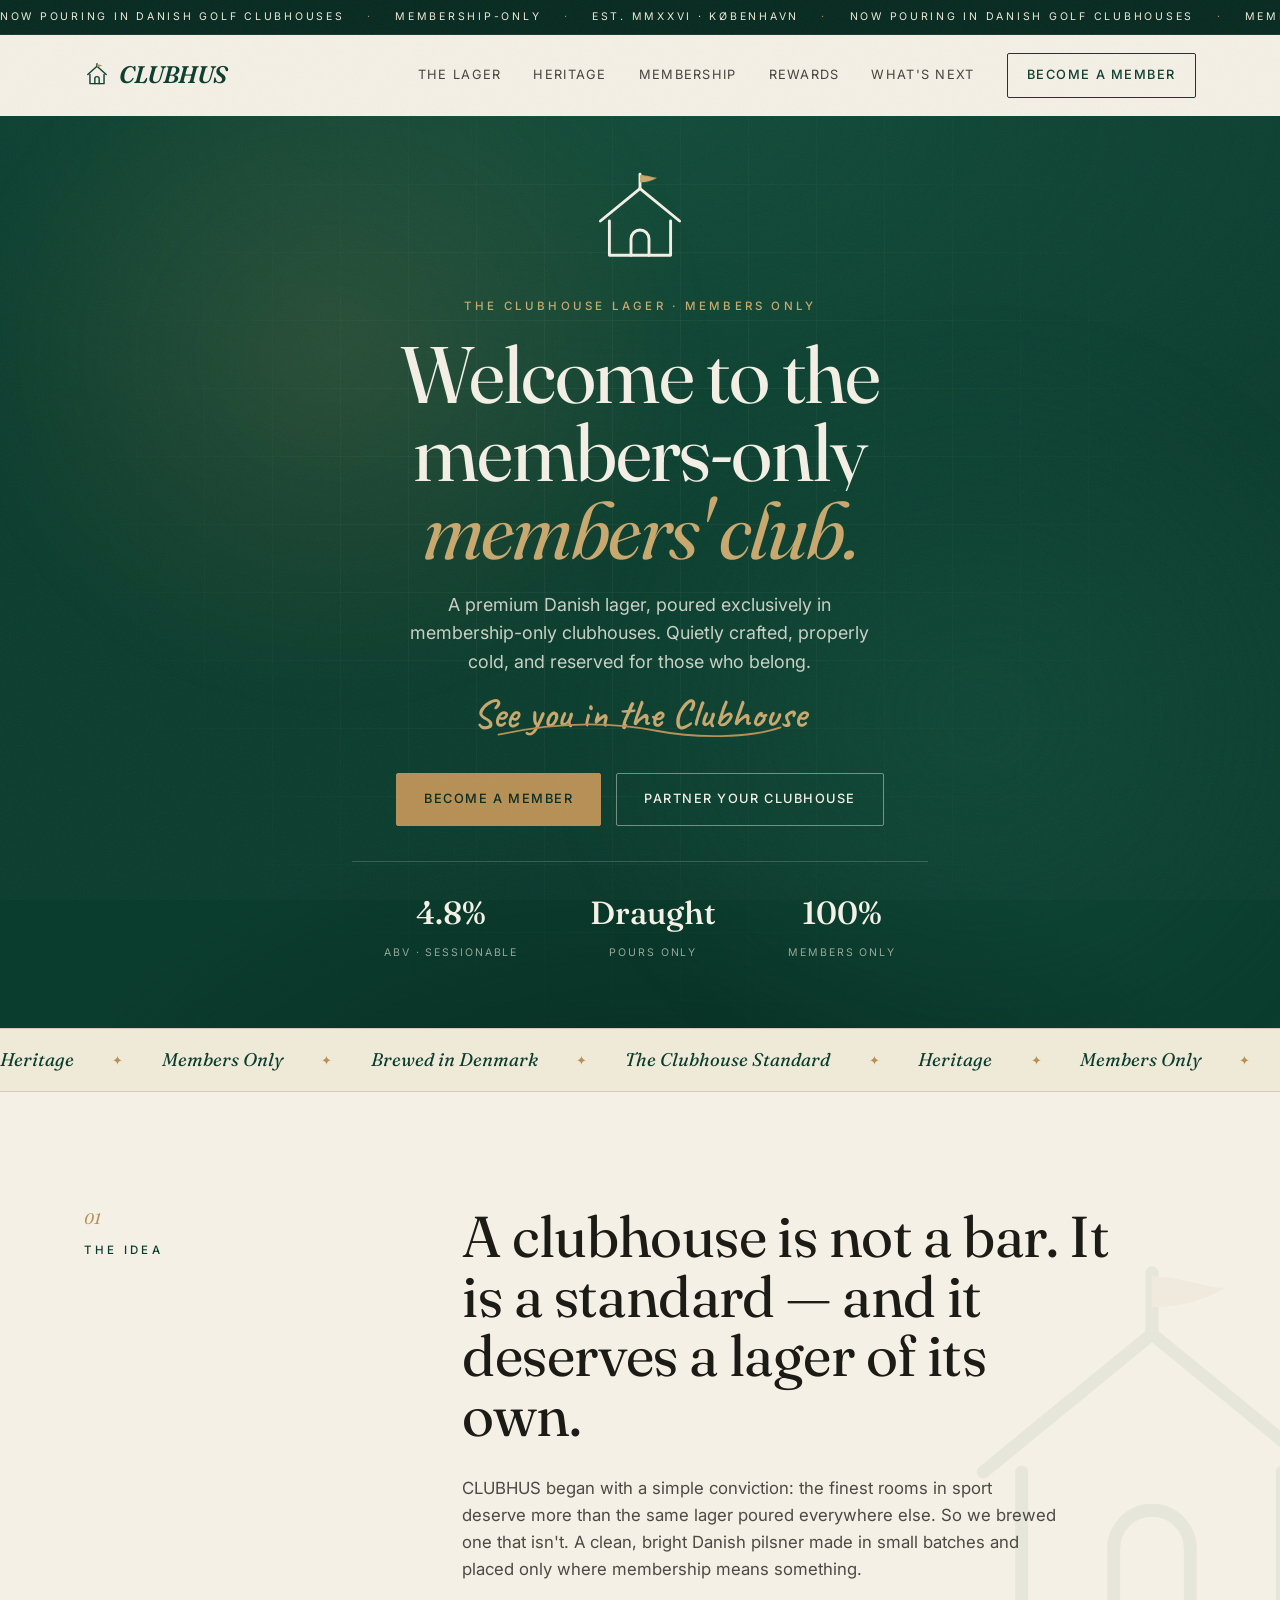
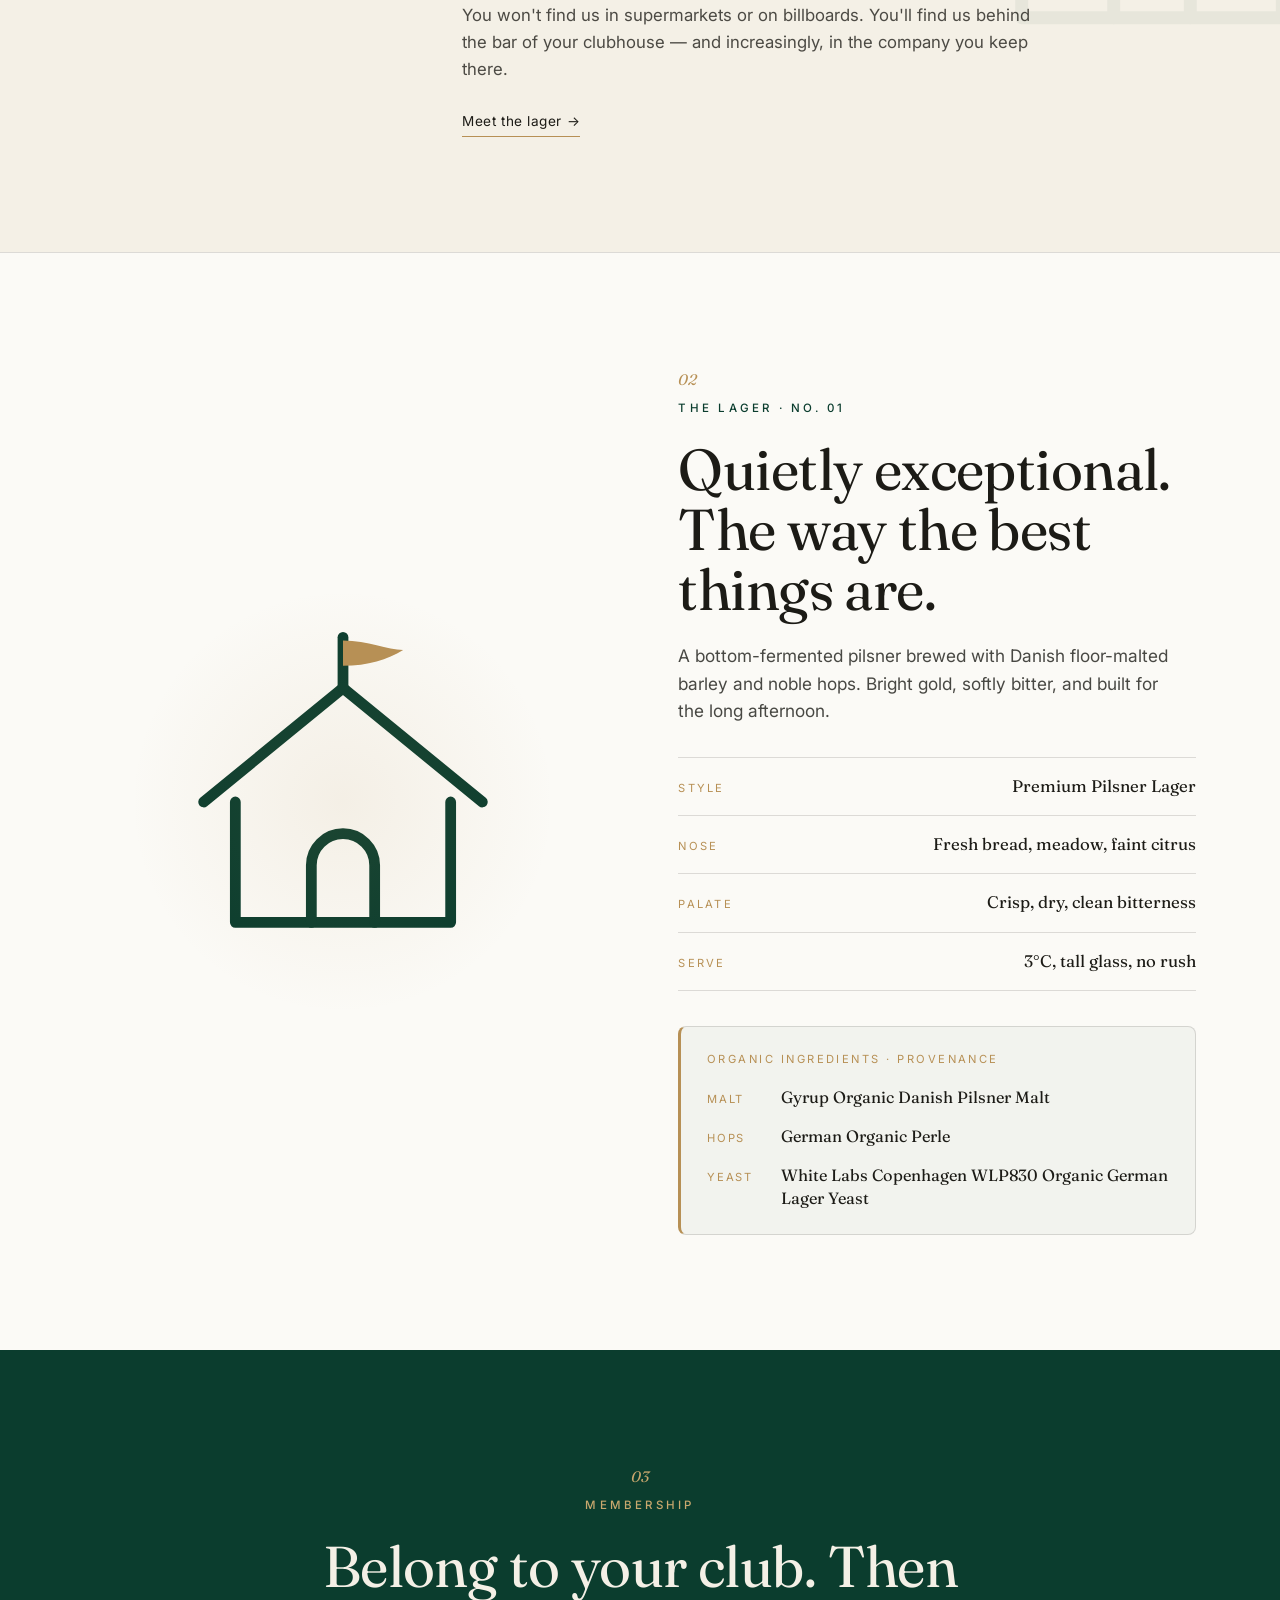
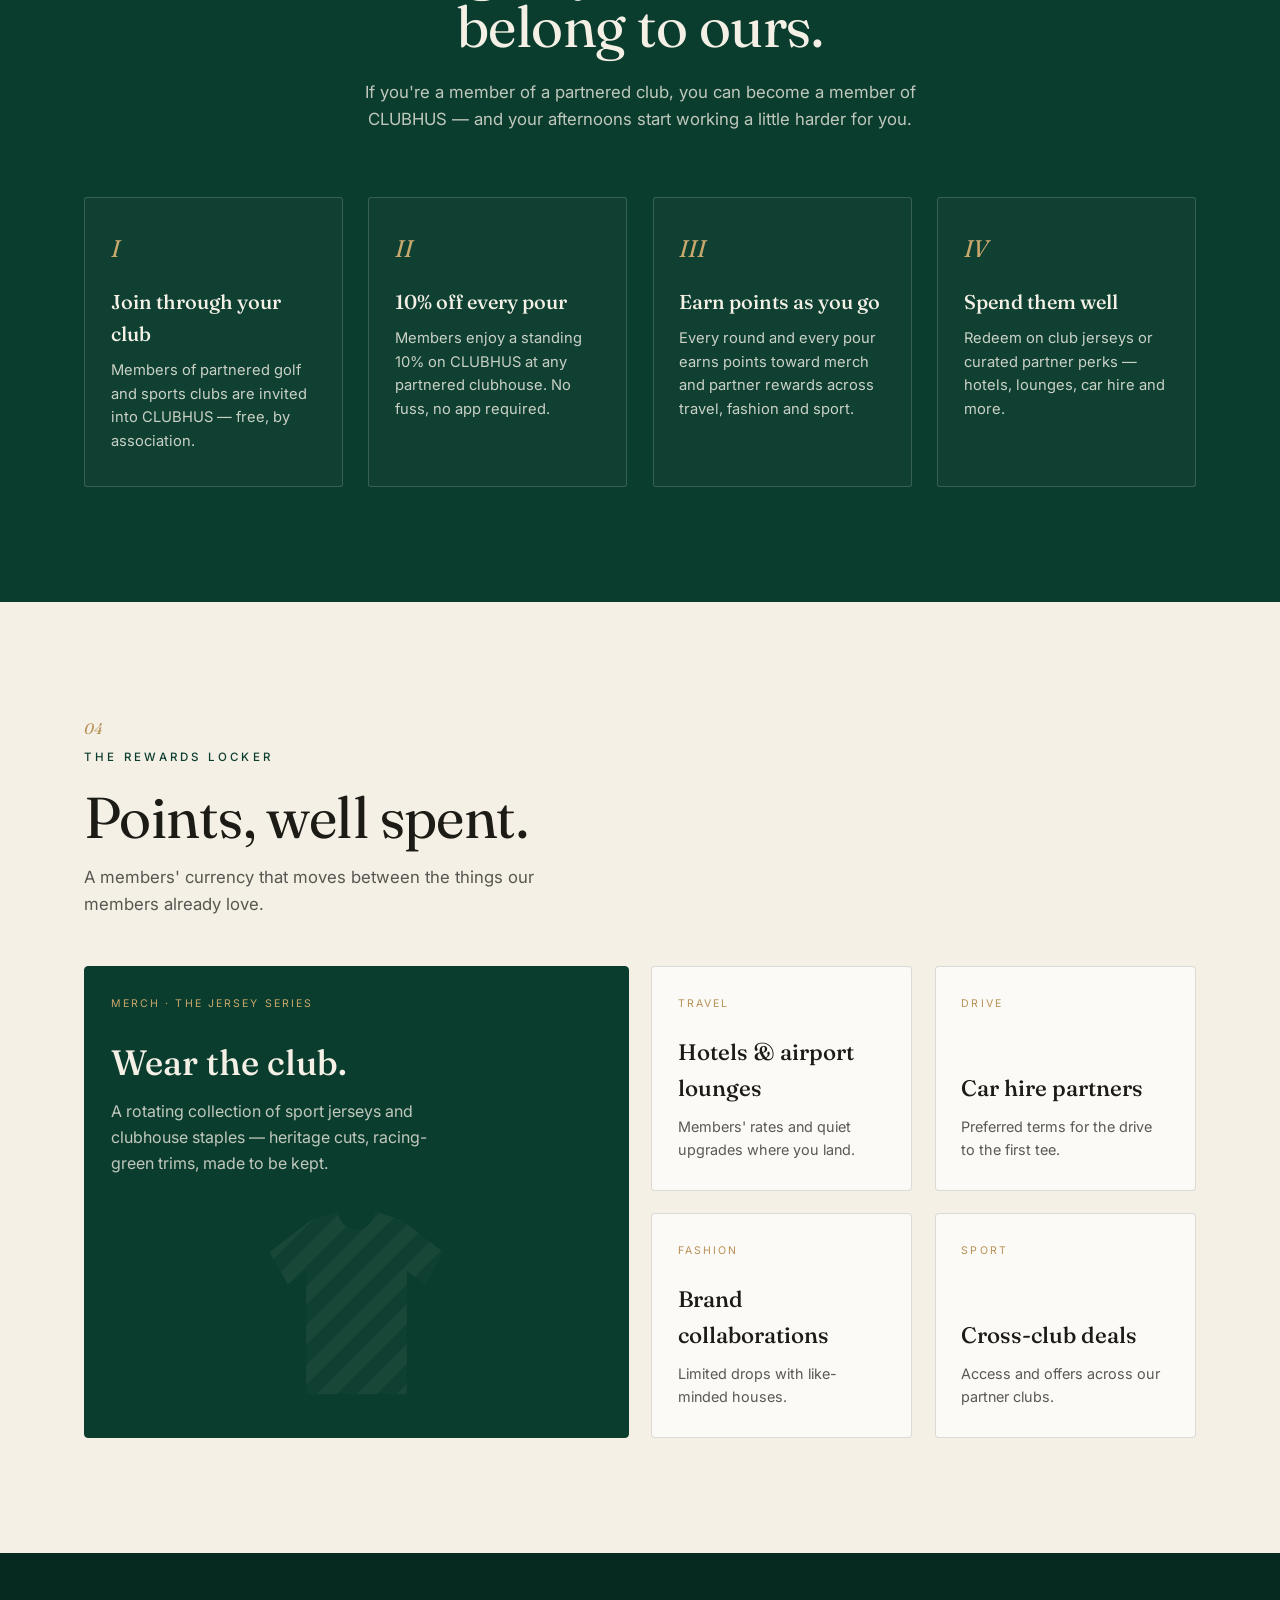
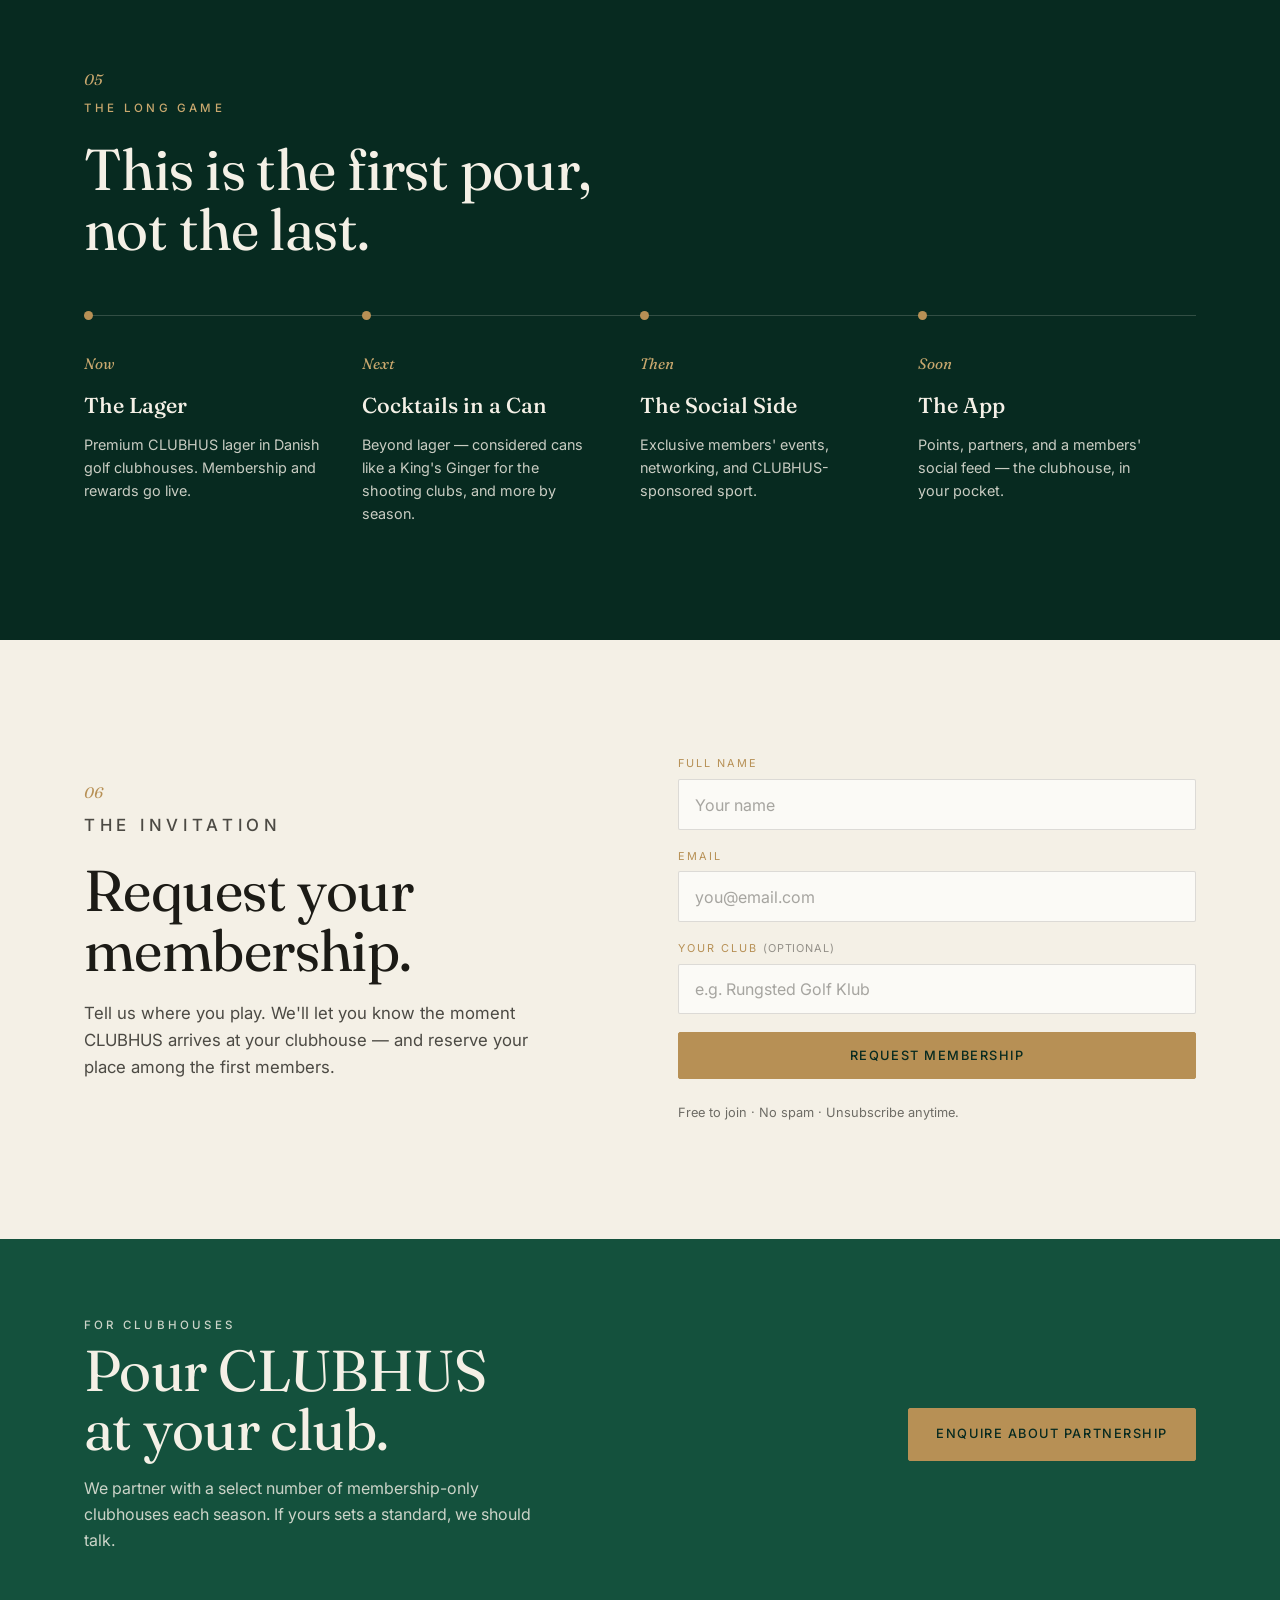
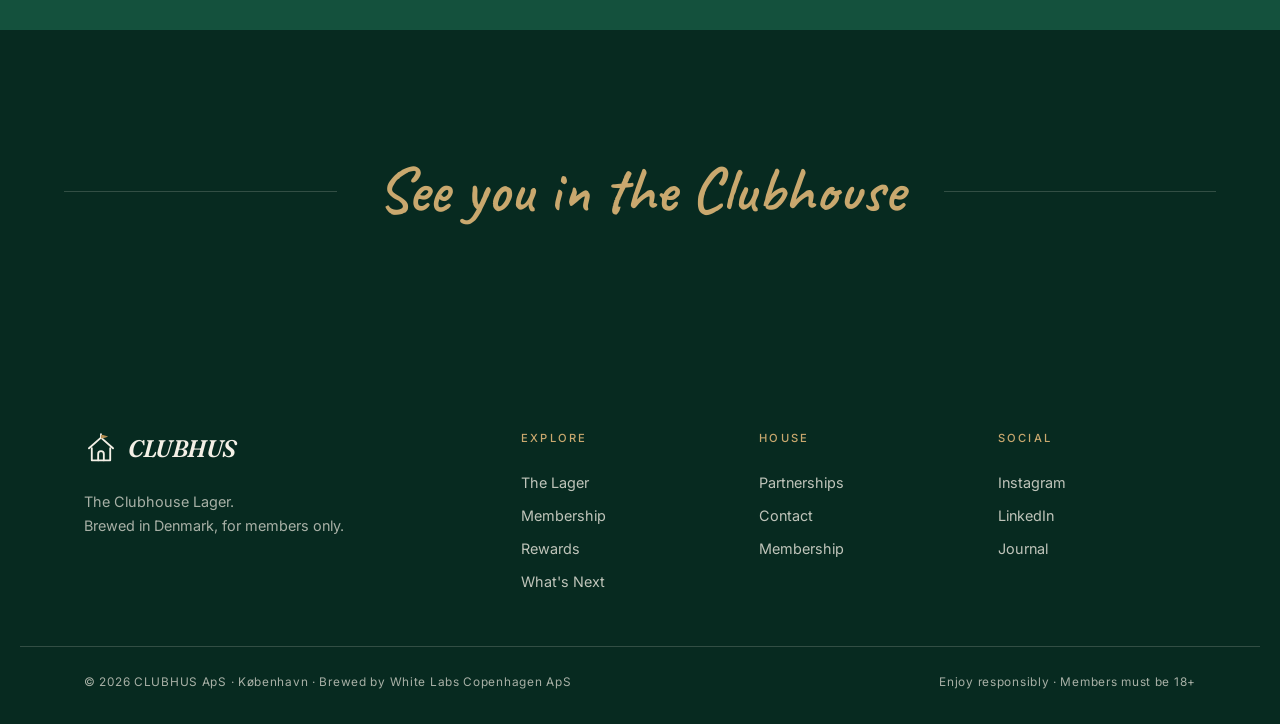
==== commit 92baa293: "Set CLUBHUS wordmark in Fraunces italic 600 Apply the specified wordmark style (Fraunces, 600, itali" ====
--- a/index.html
+++ b/index.html
@@ -19,7 +19,7 @@
   <!-- Fonts -->
   <link rel="preconnect" href="https://fonts.googleapis.com" />
   <link rel="preconnect" href="https://fonts.gstatic.com" crossorigin />
-  <link href="https://fonts.googleapis.com/css2?family=Caveat:wght@500;600;700&family=Fraunces:ital,opsz,wght@0,9..144,300..600;1,9..144,300..500&family=Gabarito:wght@400;500;600;700;800&family=Inter:wght@300;400;500;600&display=swap" rel="stylesheet" />
+  <link href="https://fonts.googleapis.com/css2?family=Caveat:wght@500;600;700&family=Fraunces:ital,opsz,wght@0,9..144,300..600;1,9..144,300..600&family=Gabarito:wght@400;500;600;700;800&family=Inter:wght@300;400;500;600&display=swap" rel="stylesheet" />
 
   <link rel="stylesheet" href="css/styles.css" />
 </head>
--- a/css/styles.css
+++ b/css/styles.css
@@ -190,8 +190,9 @@
 .nav__mark .flag, .footer__logomark .flag{ fill:var(--brass); }
 .nav__brand:hover .nav__mark{ transform:translateY(-2px) rotate(-4deg); }
 .nav__word{
-  font-family:var(--logo); font-weight:700;
-  font-size:1.18rem; letter-spacing:.14em; text-transform:uppercase;
+  font-family:"Fraunces", ui-serif, Georgia, serif;
+  font-weight:600; font-style:italic;
+  font-size:1.5rem; letter-spacing:-0.025em;
   position:relative; padding-right:.02em;
 }
 .nav__word::after{
@@ -578,7 +579,7 @@
 }
 .footer__mark{ display:inline-flex; align-items:center; gap:.6rem; color:var(--cream); }
 .footer__logomark{ width:34px; height:34px; flex:none; }
-.footer__mark span{ font-family:var(--logo); font-weight:700; font-size:1.5rem; letter-spacing:.05em; text-transform:uppercase; }
+.footer__mark span{ font-family:"Fraunces", ui-serif, Georgia, serif; font-weight:600; font-style:italic; font-size:1.5rem; letter-spacing:-0.025em; }
 .footer__tag{ font-size:.9rem; color:rgba(244,240,230,.68); margin:1rem 0 0; line-height:1.7; }
 .footer__col h4{ font-size:.7rem; letter-spacing:.2em; text-transform:uppercase; color:var(--brass-soft); margin:0 0 1.1rem; }
 .footer__col a{ display:block; font-size:.9rem; color:rgba(244,240,230,.78); padding:.32rem 0; transition:color .3s var(--ease); }
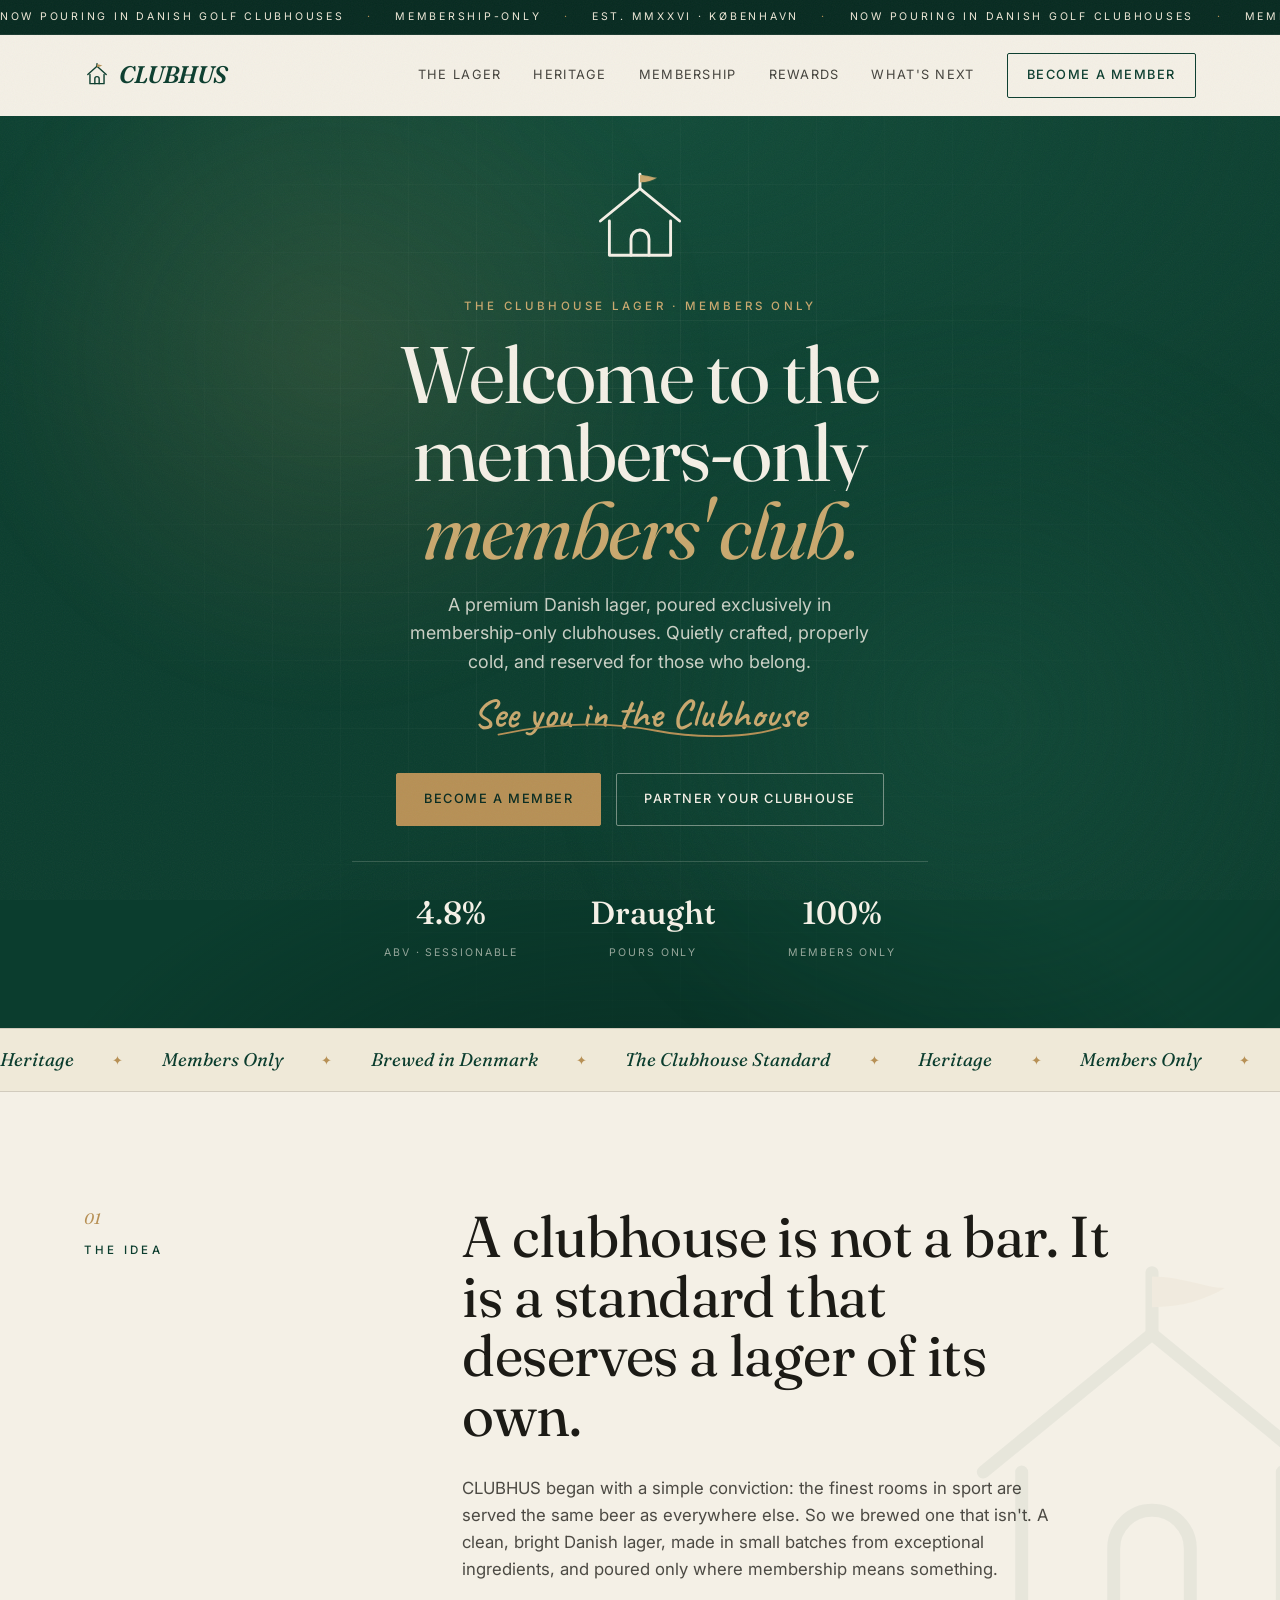
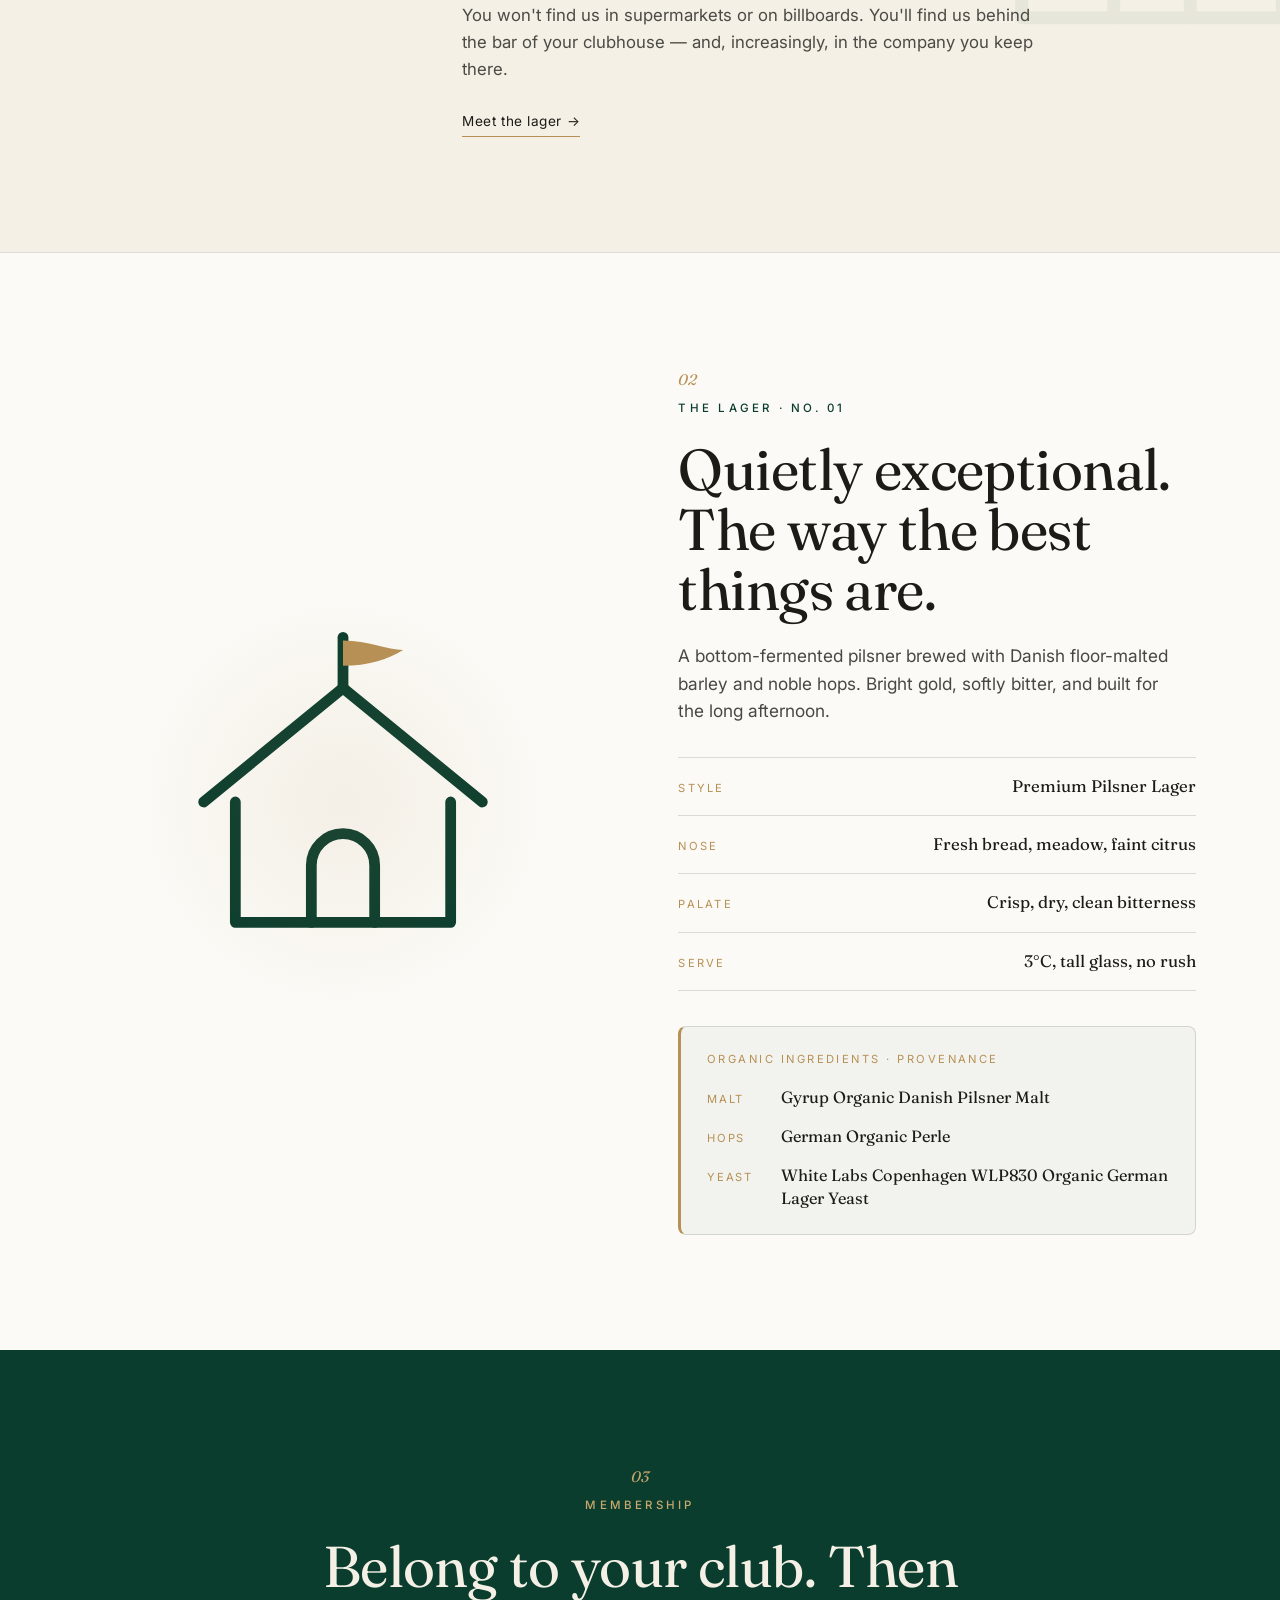
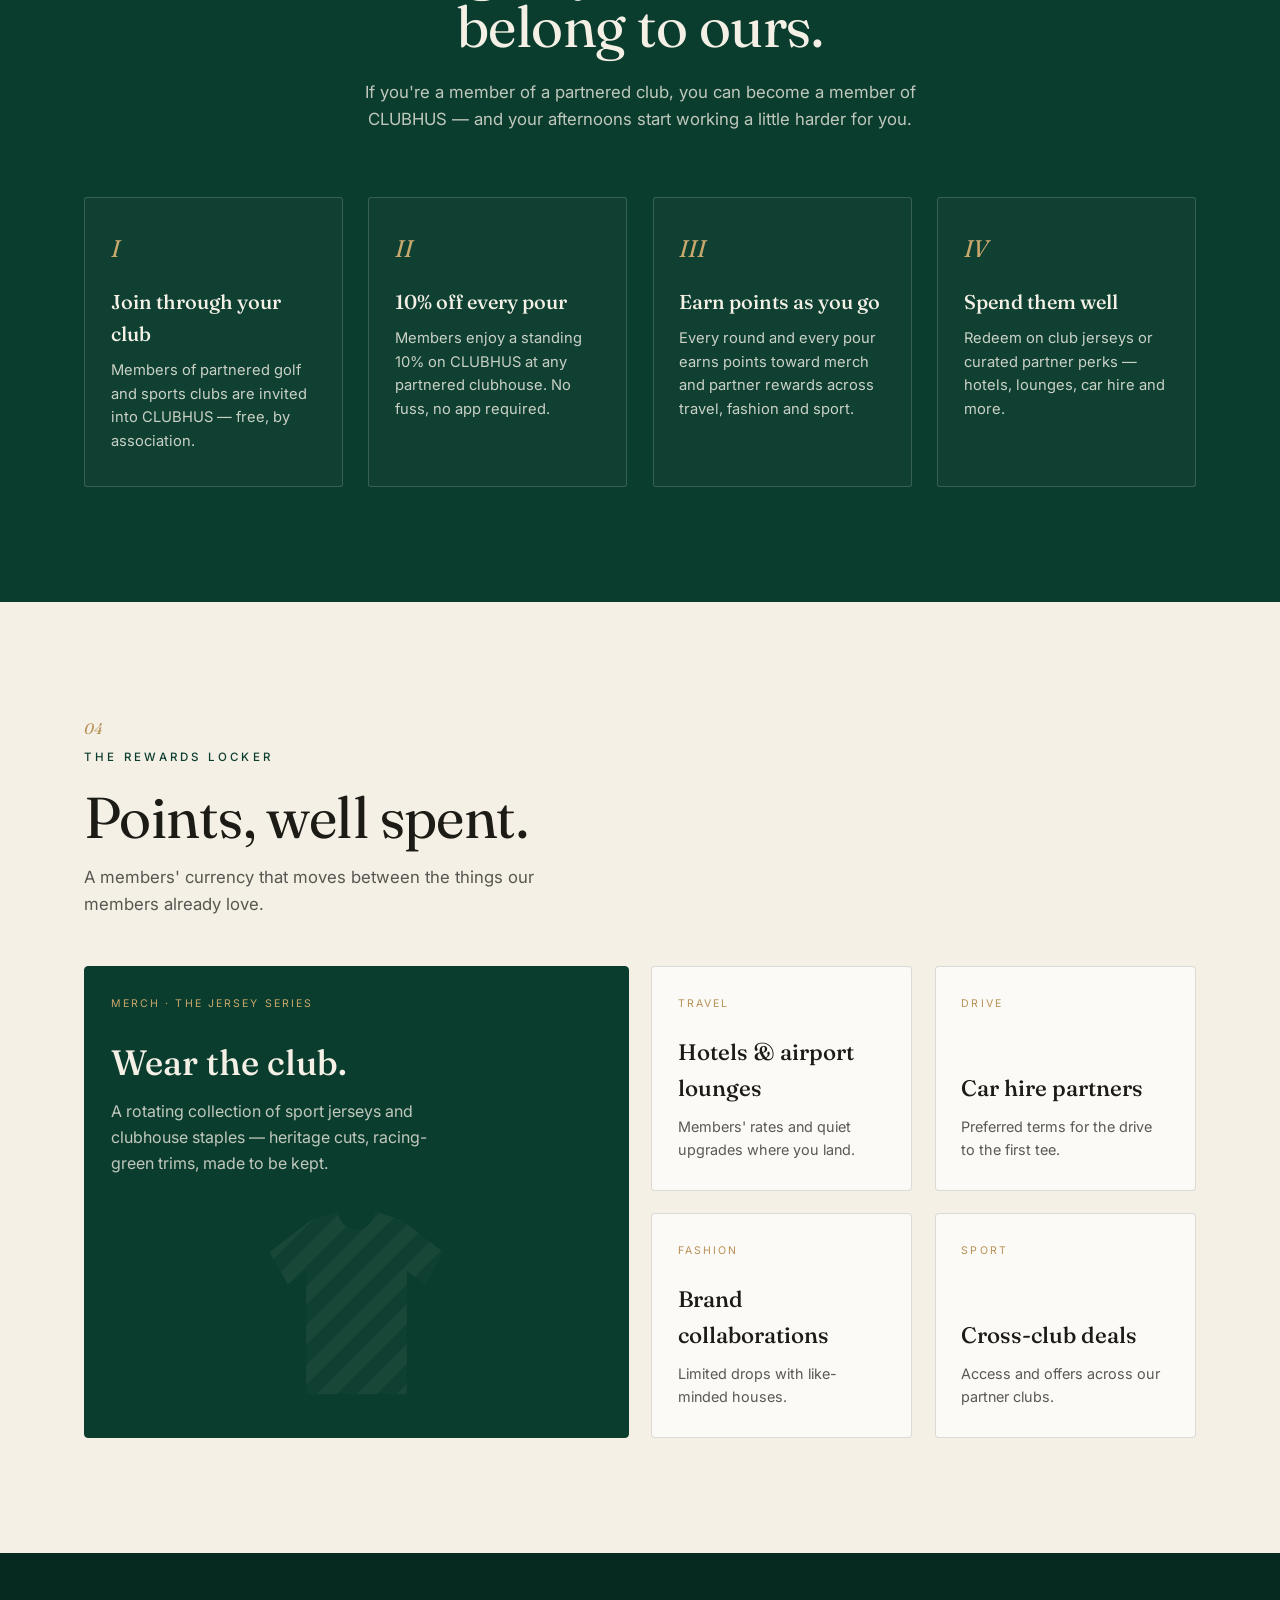
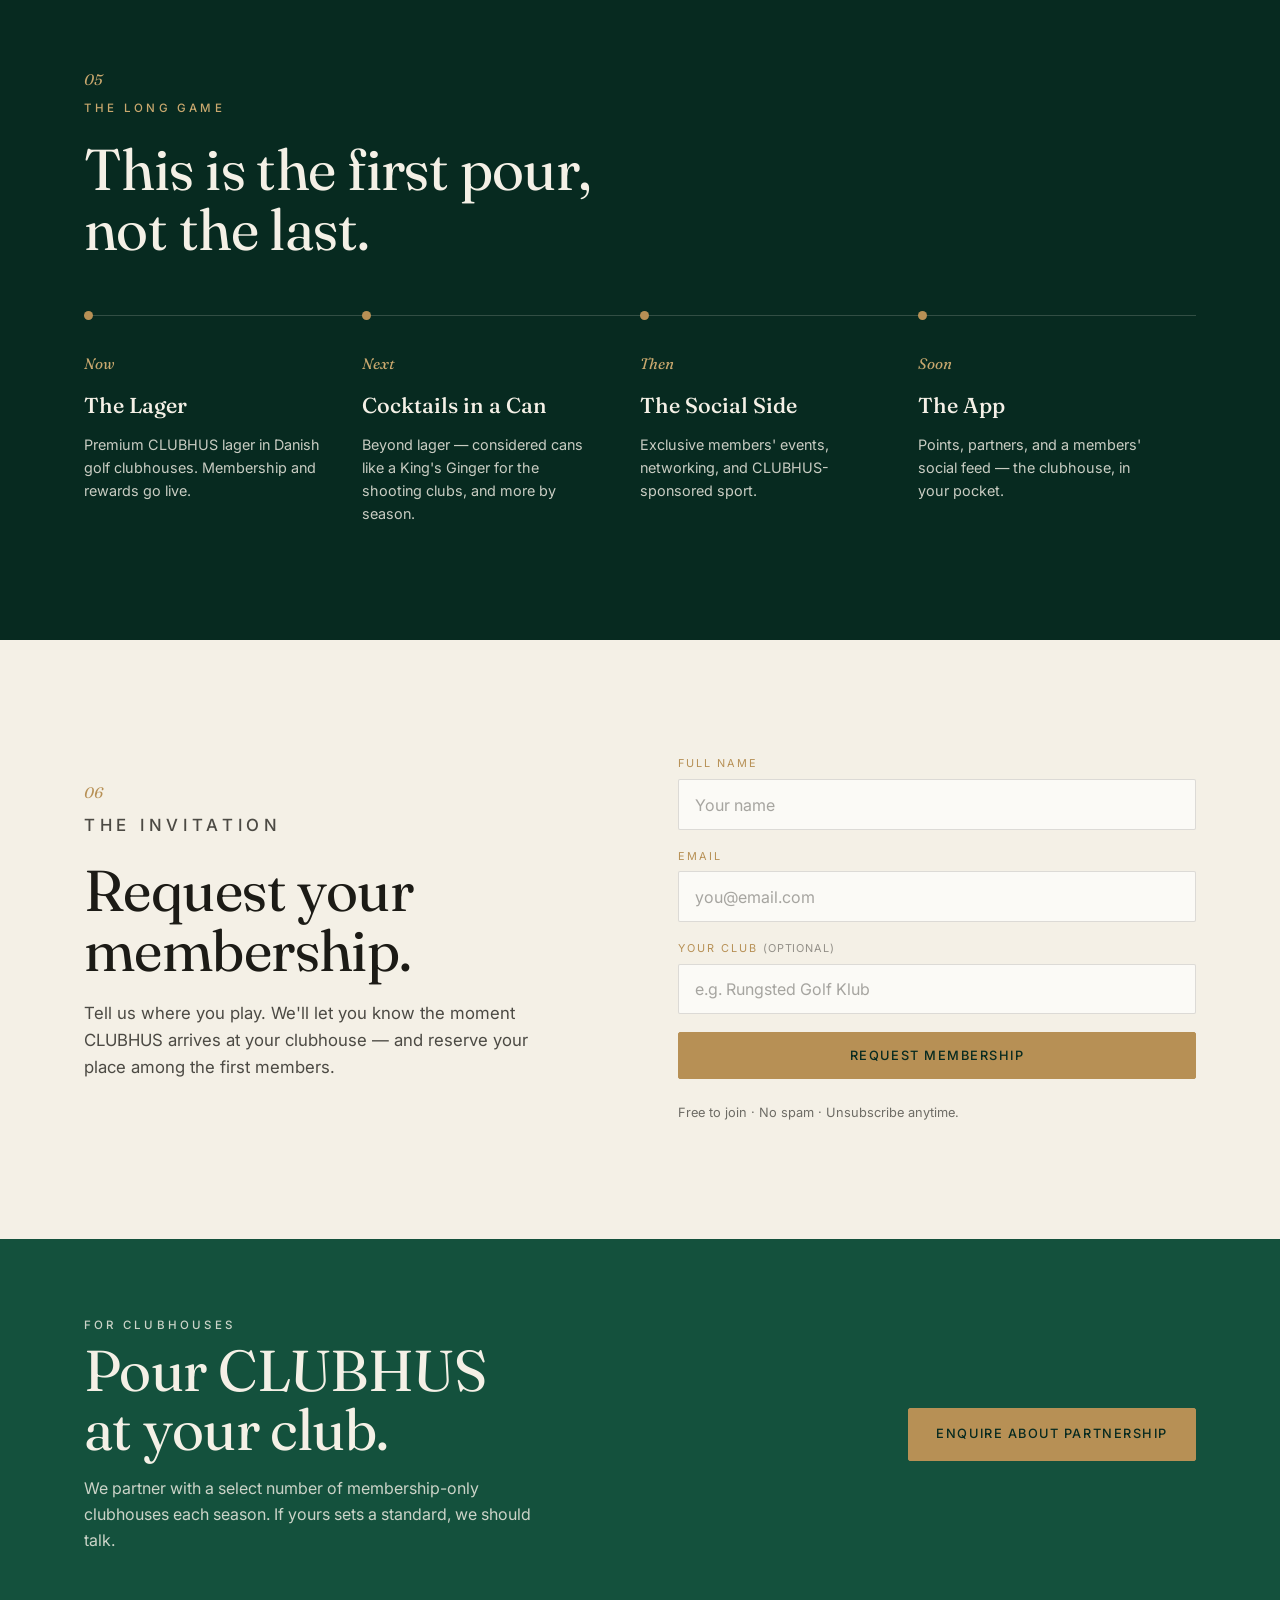
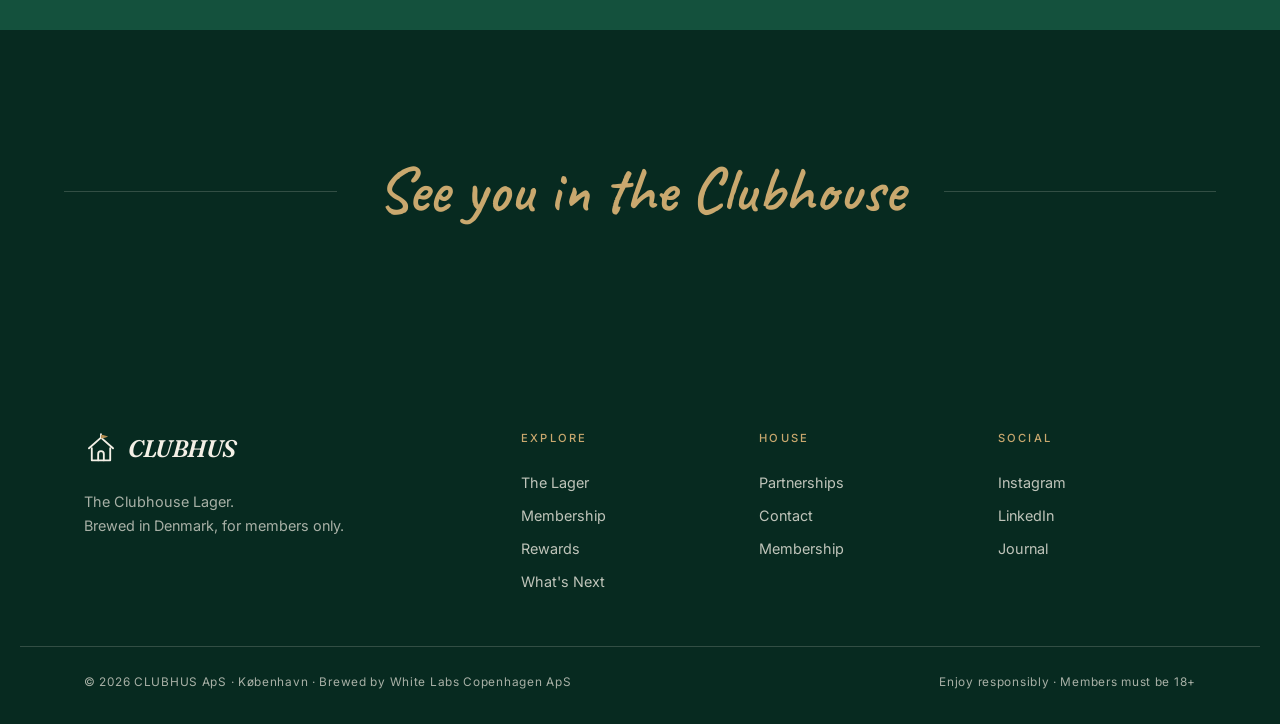
==== commit a5c860d3: "Refine the story copy for clarity and brand voice Tighten the heritage section: remove the 'deserve'" ====
--- a/index.html
+++ b/index.html
@@ -128,9 +128,9 @@
         <span class="eyebrow">The Idea</span>
       </div>
       <div class="story__body reveal">
-        <h2 class="display">A clubhouse is not a bar. It is a standard — and it deserves a lager of its own.</h2>
-        <p>CLUBHUS began with a simple conviction: the finest rooms in sport deserve more than the same lager poured everywhere else. So we brewed one that isn't. A clean, bright Danish pilsner made in small batches and placed only where membership means something.</p>
-        <p>You won't find us in supermarkets or on billboards. You'll find us behind the bar of your clubhouse — and increasingly, in the company you keep there.</p>
+        <h2 class="display">A clubhouse is not a bar. It is a standard that deserves a lager of its own.</h2>
+        <p>CLUBHUS began with a simple conviction: the finest rooms in sport are served the same beer as everywhere else. So we brewed one that isn't. A clean, bright Danish lager, made in small batches from exceptional ingredients, and poured only where membership means something.</p>
+        <p>You won't find us in supermarkets or on billboards. You'll find us behind the bar of your clubhouse — and, increasingly, in the company you keep there.</p>
         <a href="#beer" class="textlink">Meet the lager →</a>
       </div>
     </div>
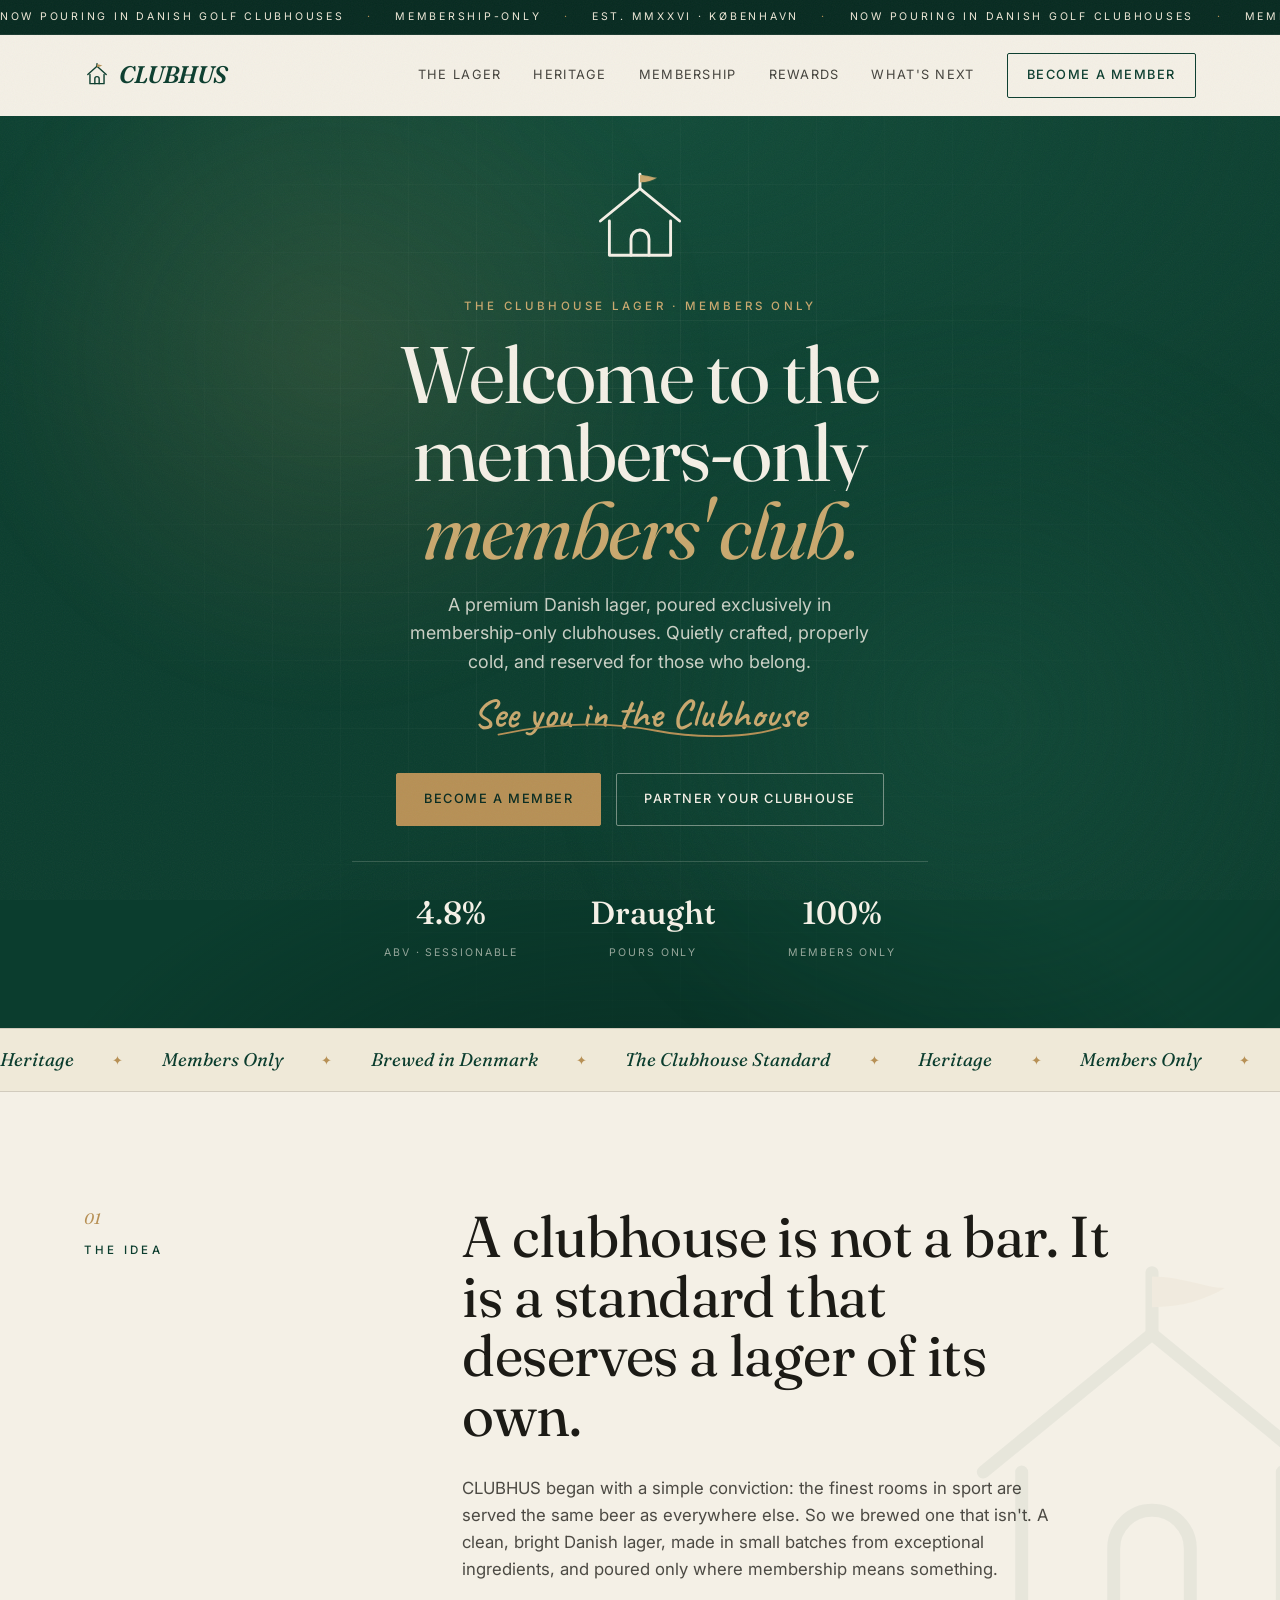
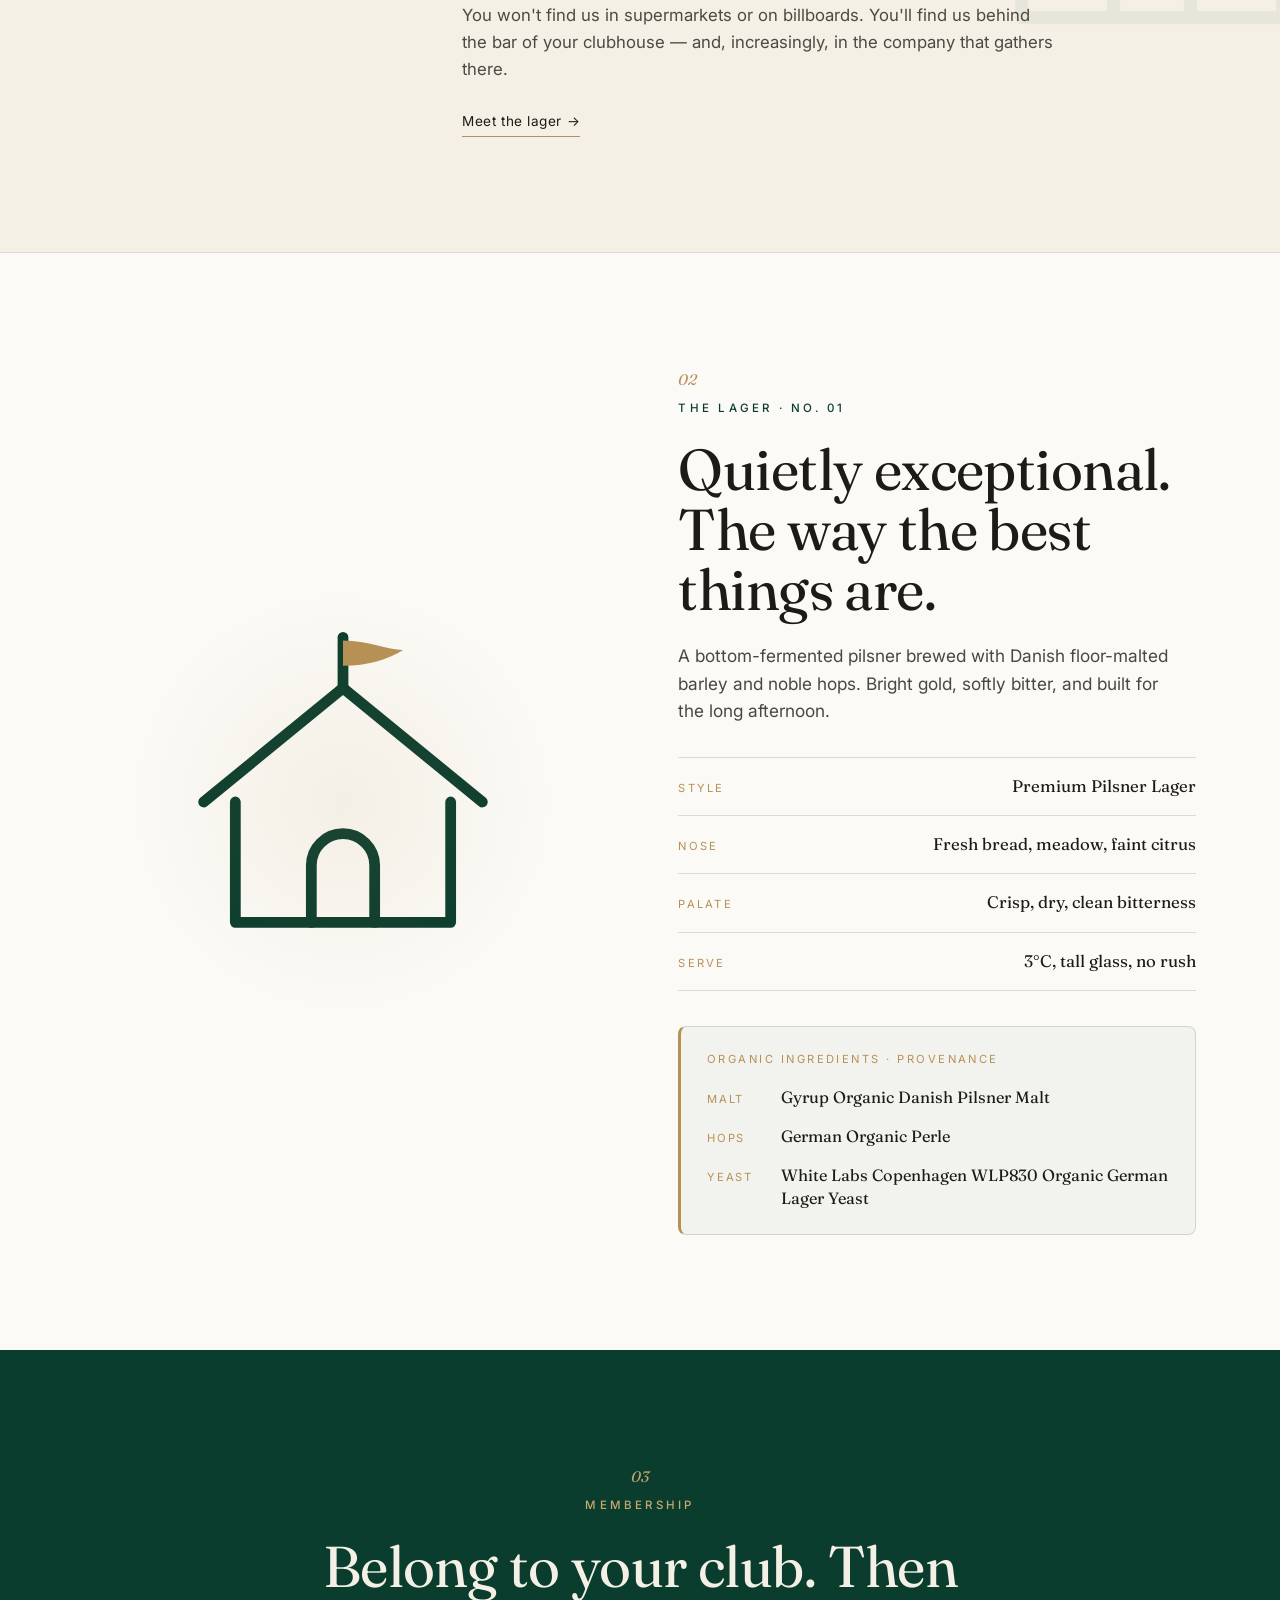
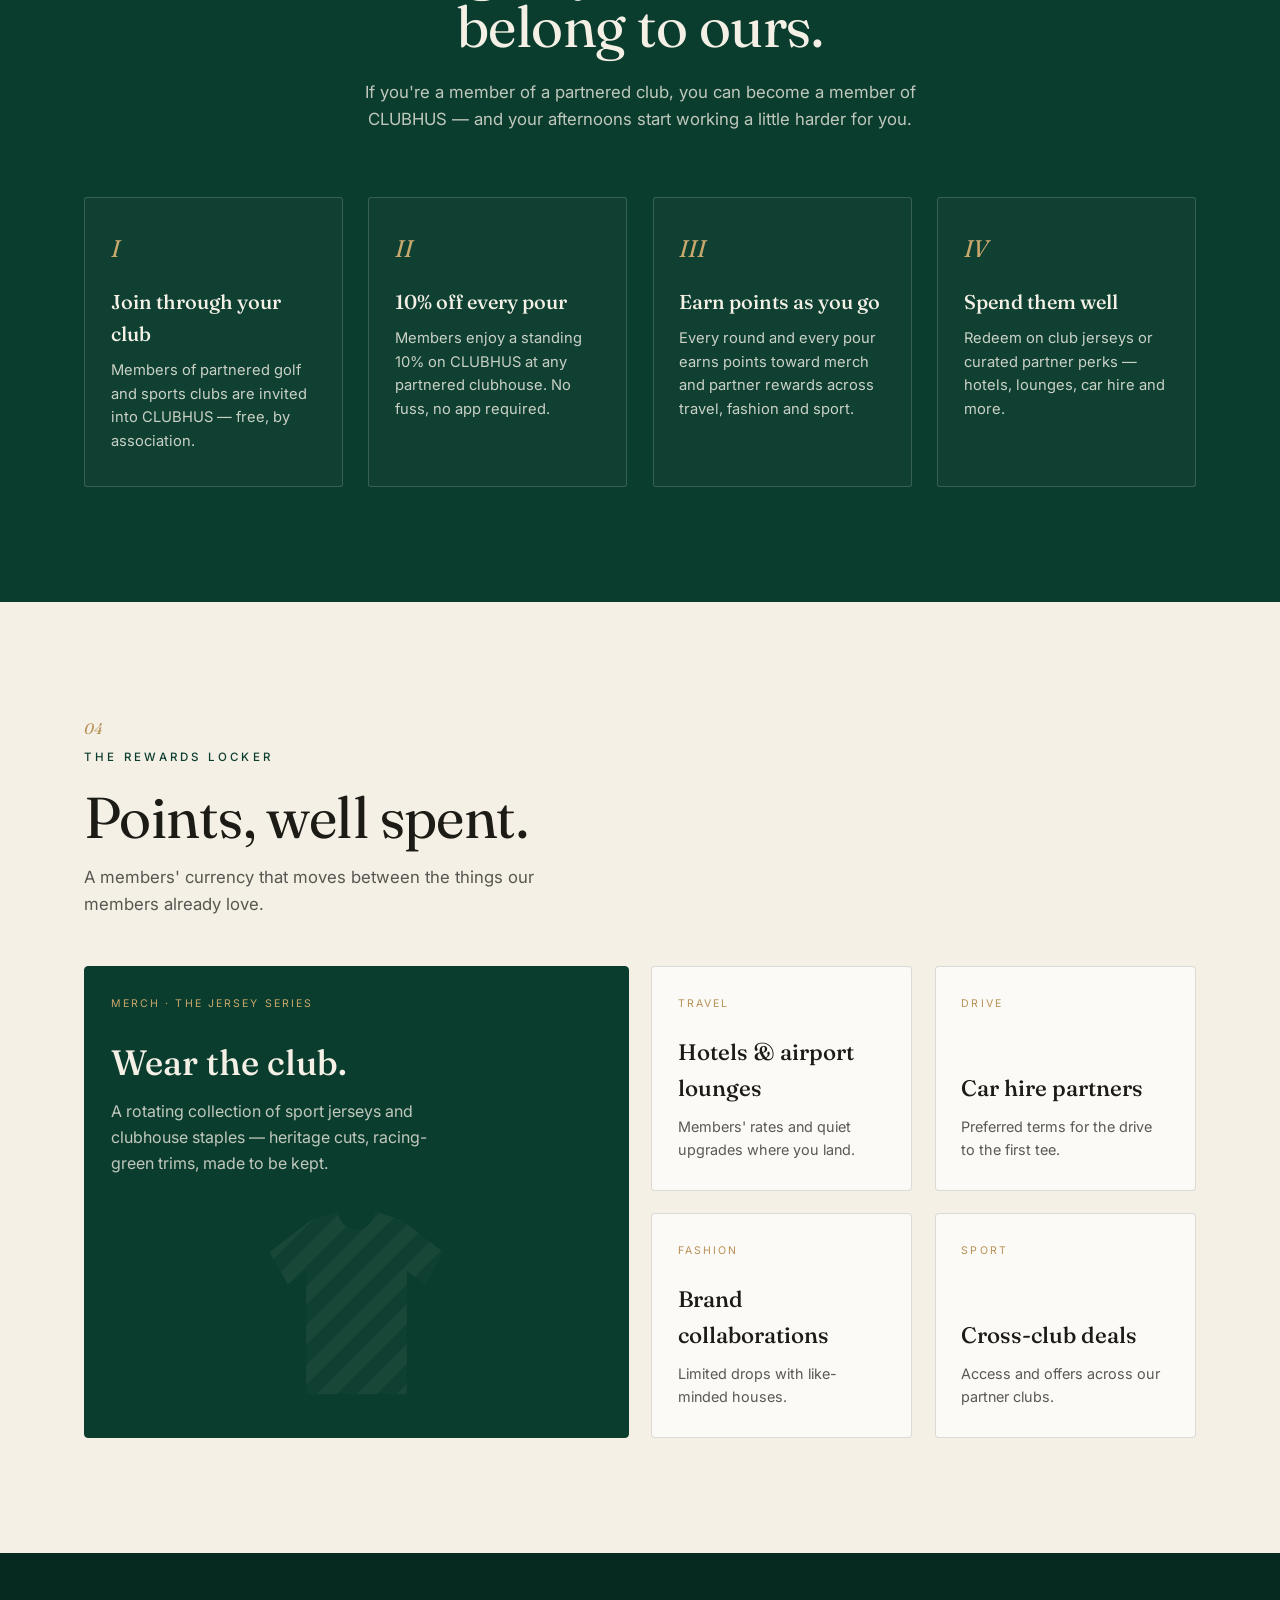
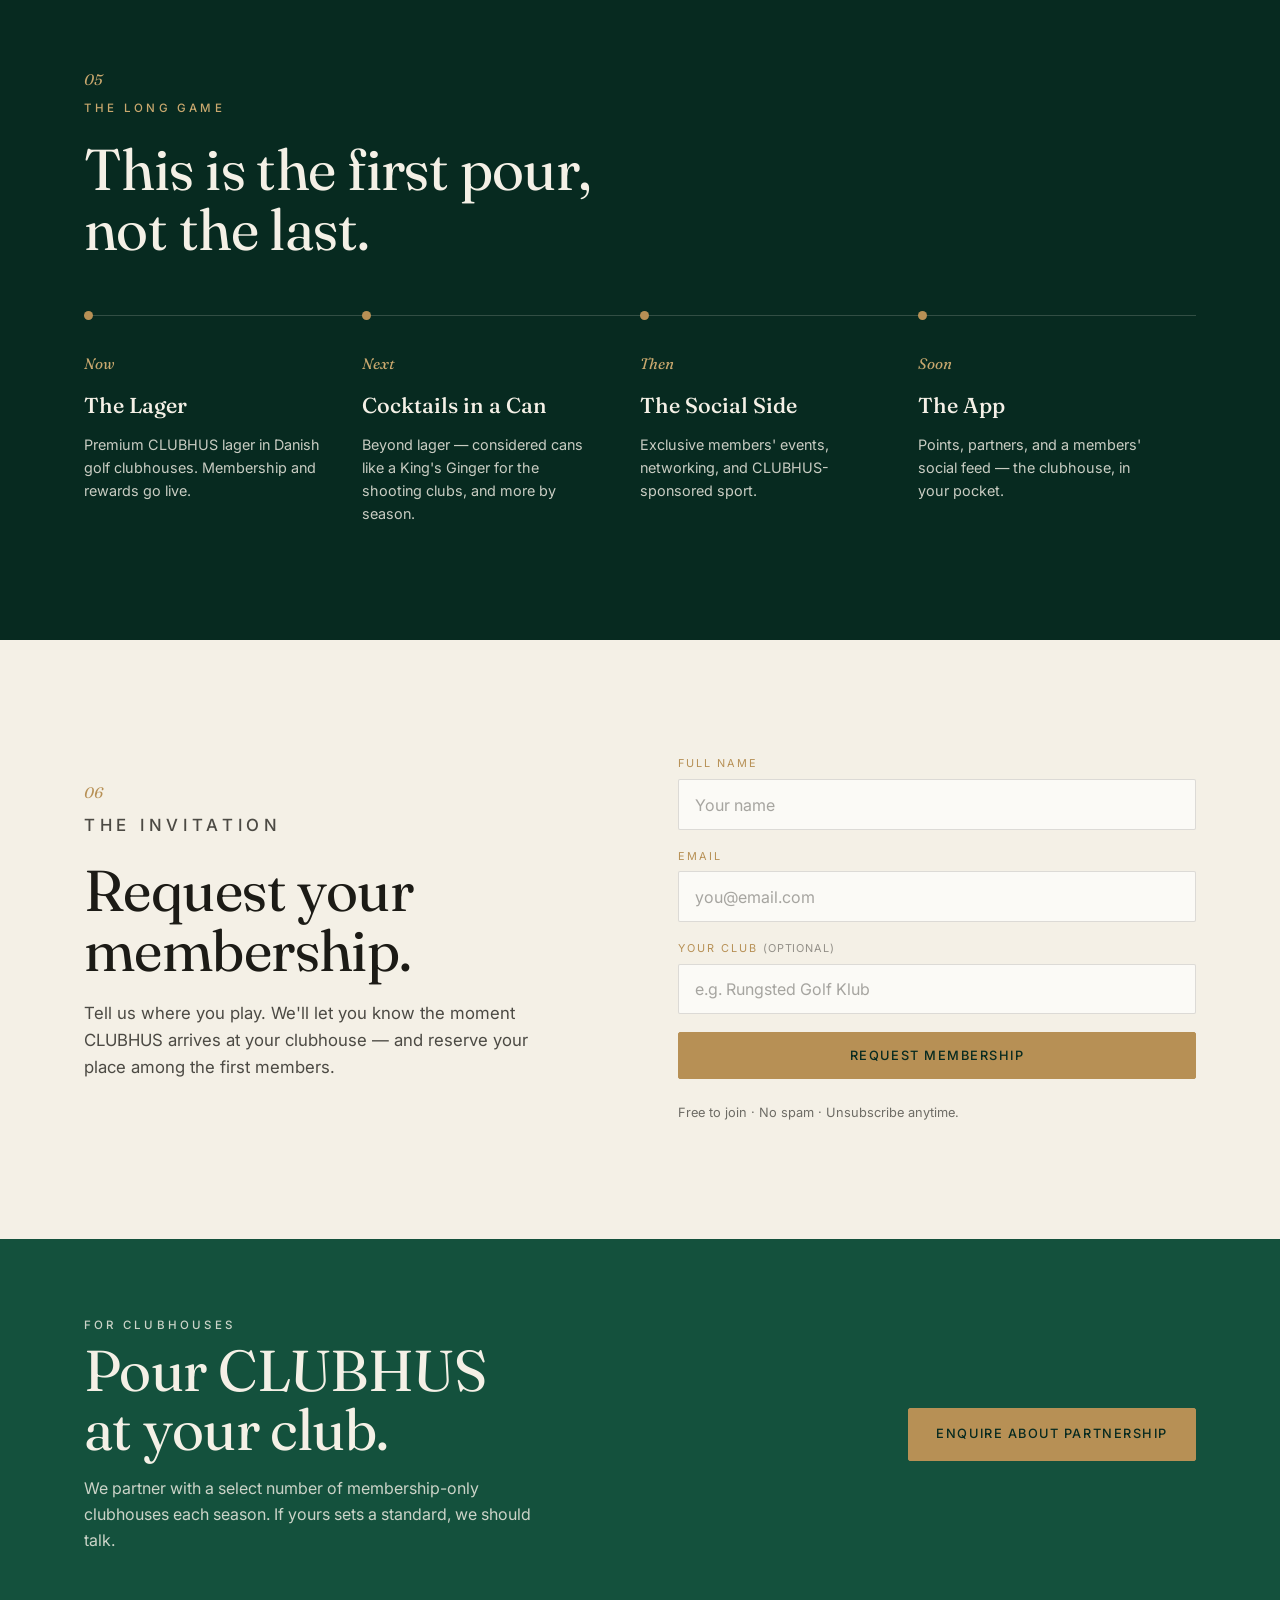
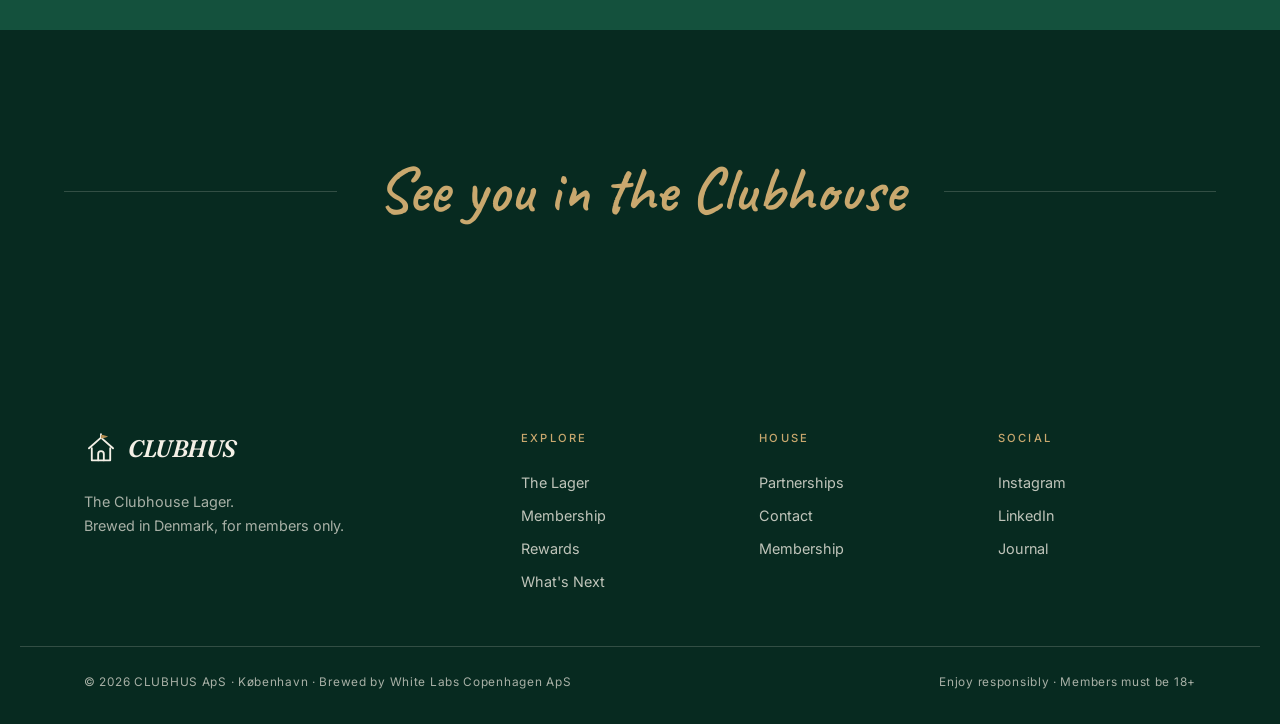
==== commit d721ac48: "Reword story closer to drop the double-e ('keep' -> 'gathers')" ====
--- a/index.html
+++ b/index.html
@@ -130,7 +130,7 @@
       <div class="story__body reveal">
         <h2 class="display">A clubhouse is not a bar. It is a standard that deserves a lager of its own.</h2>
         <p>CLUBHUS began with a simple conviction: the finest rooms in sport are served the same beer as everywhere else. So we brewed one that isn't. A clean, bright Danish lager, made in small batches from exceptional ingredients, and poured only where membership means something.</p>
-        <p>You won't find us in supermarkets or on billboards. You'll find us behind the bar of your clubhouse — and, increasingly, in the company you keep there.</p>
+        <p>You won't find us in supermarkets or on billboards. You'll find us behind the bar of your clubhouse — and, increasingly, in the company that gathers there.</p>
         <a href="#beer" class="textlink">Meet the lager →</a>
       </div>
     </div>
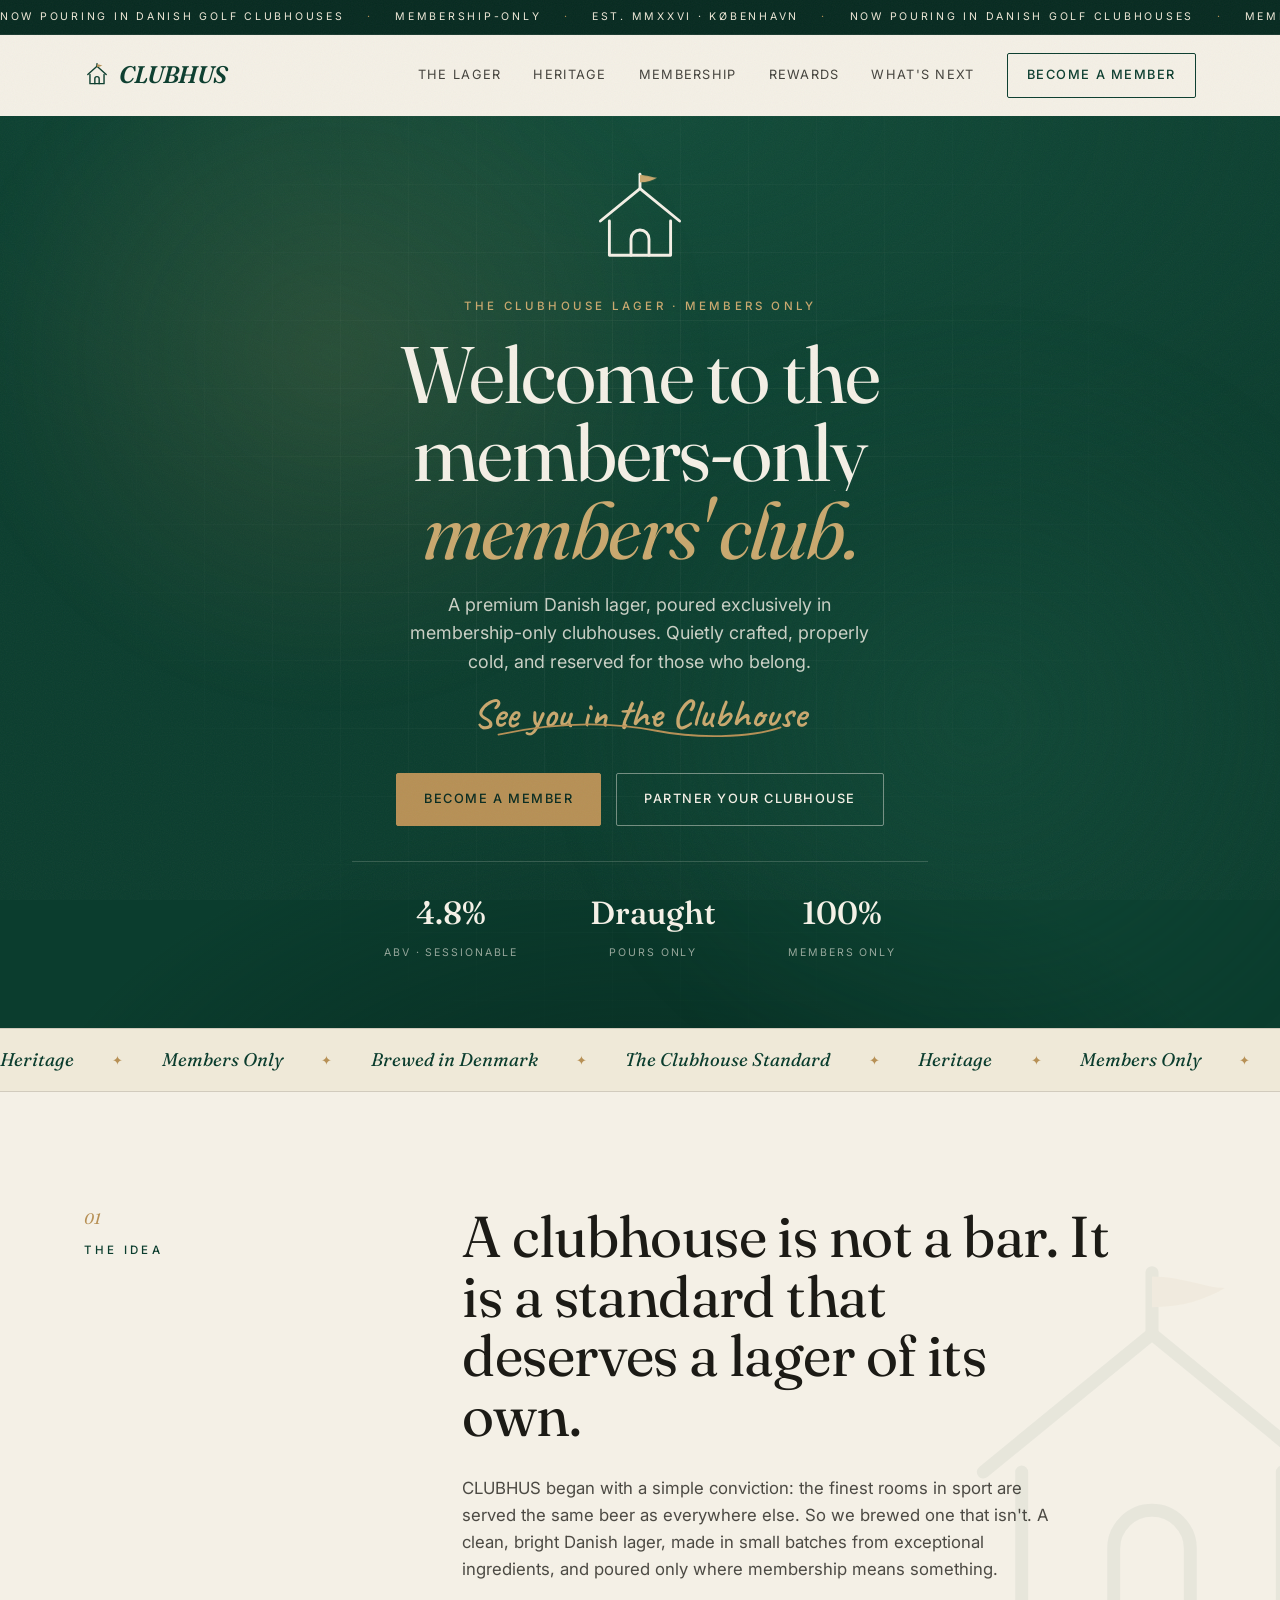
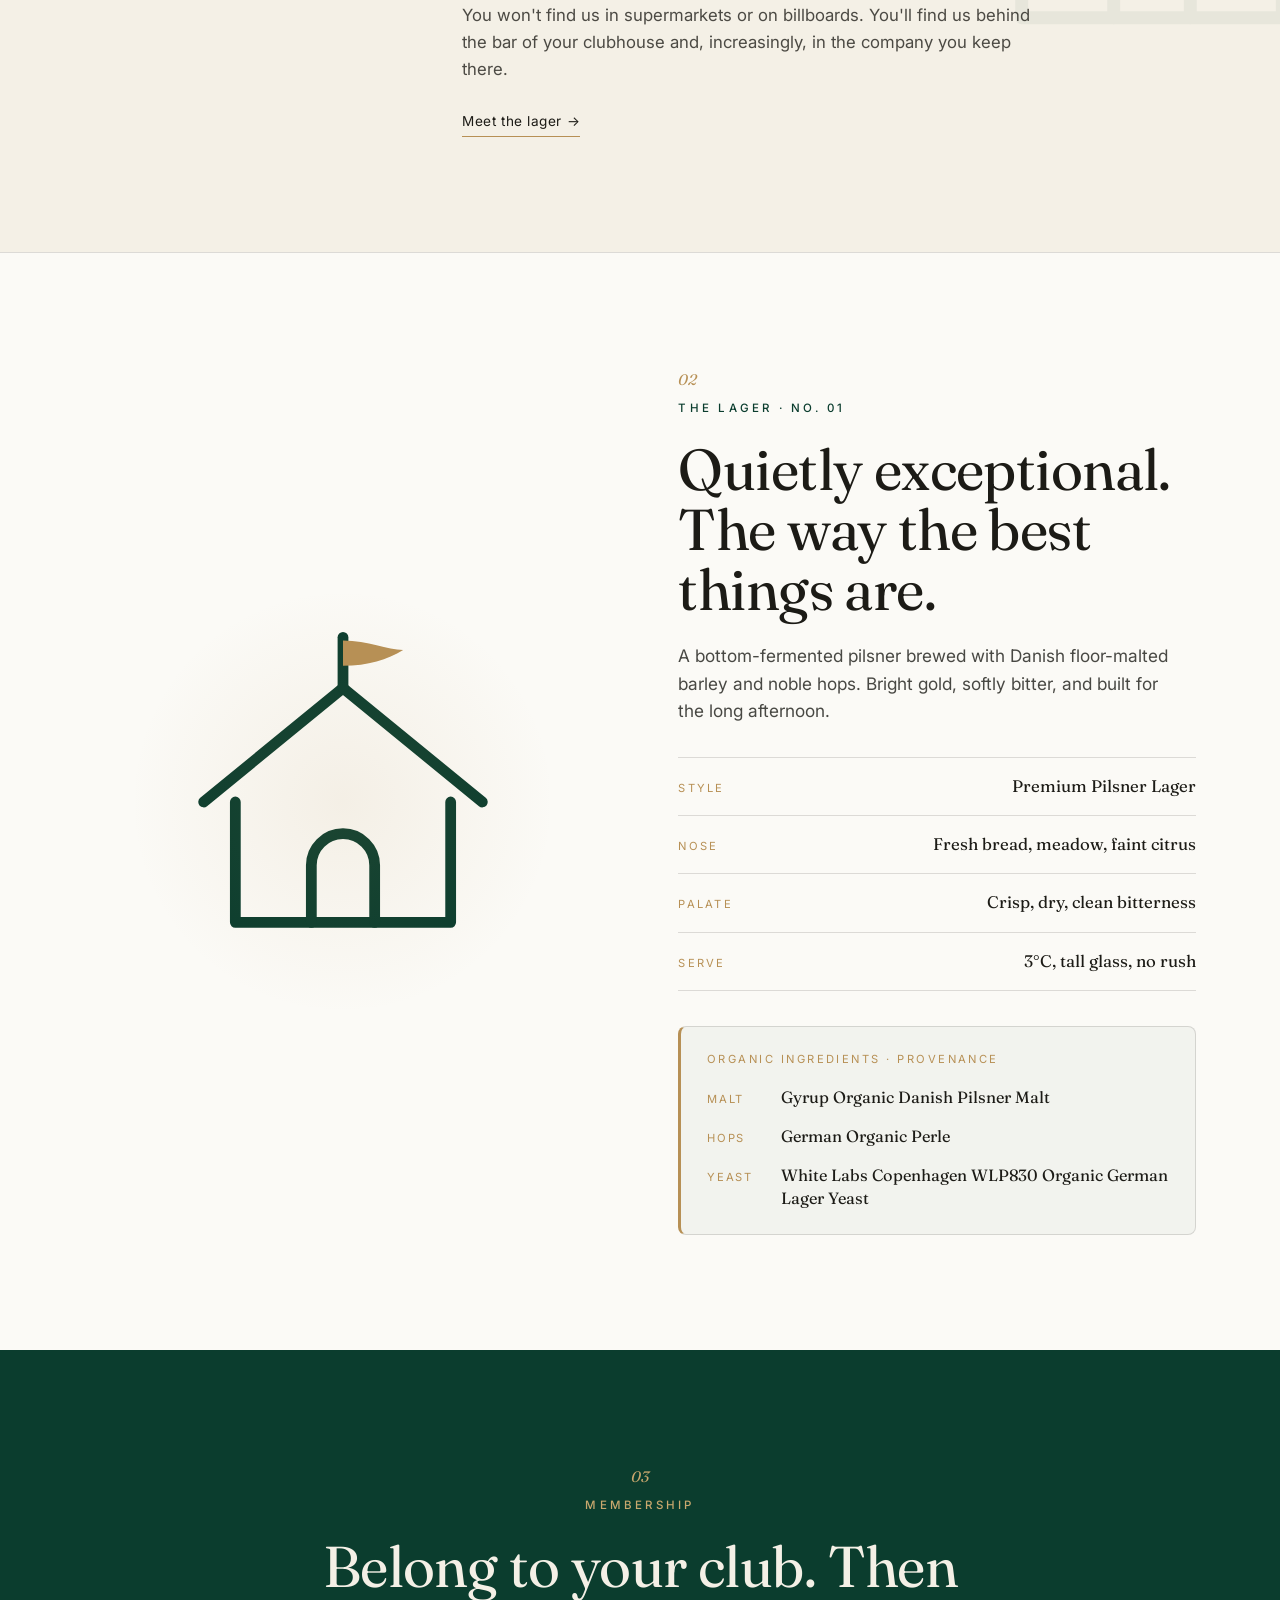
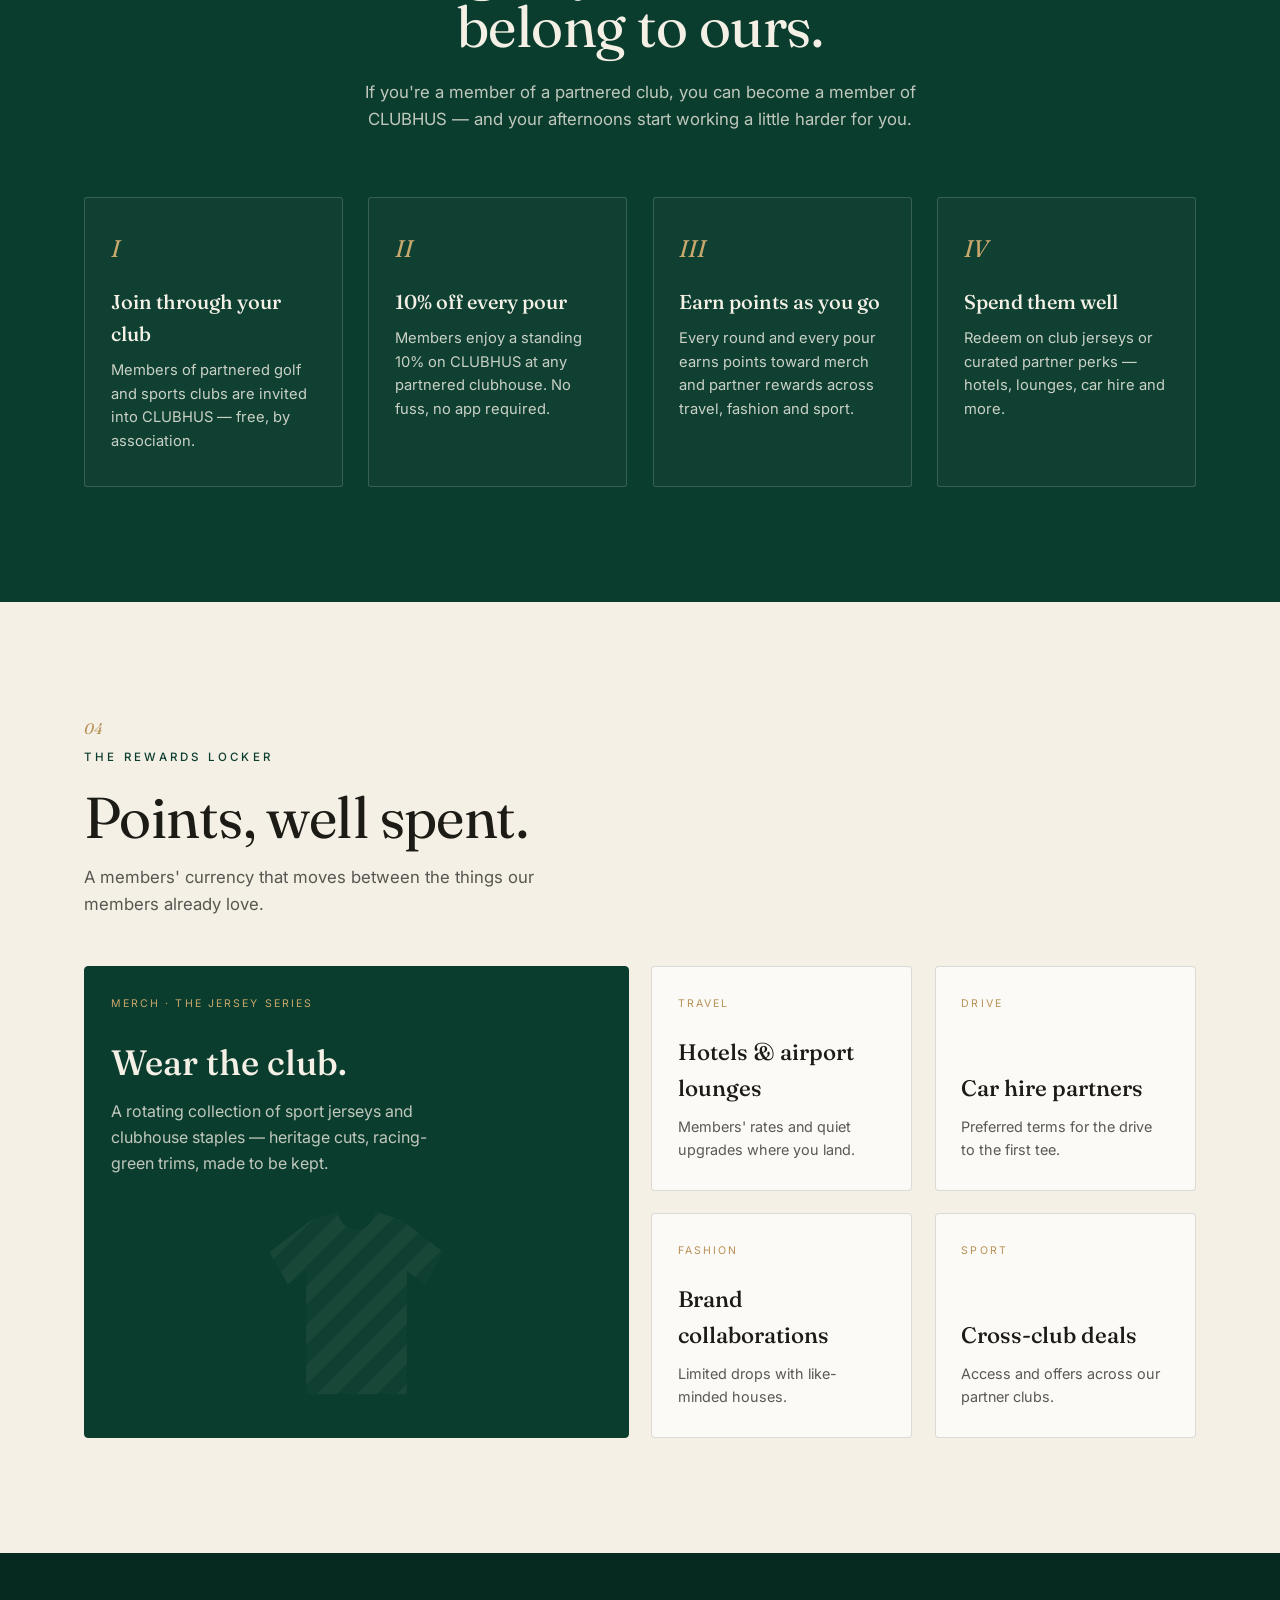
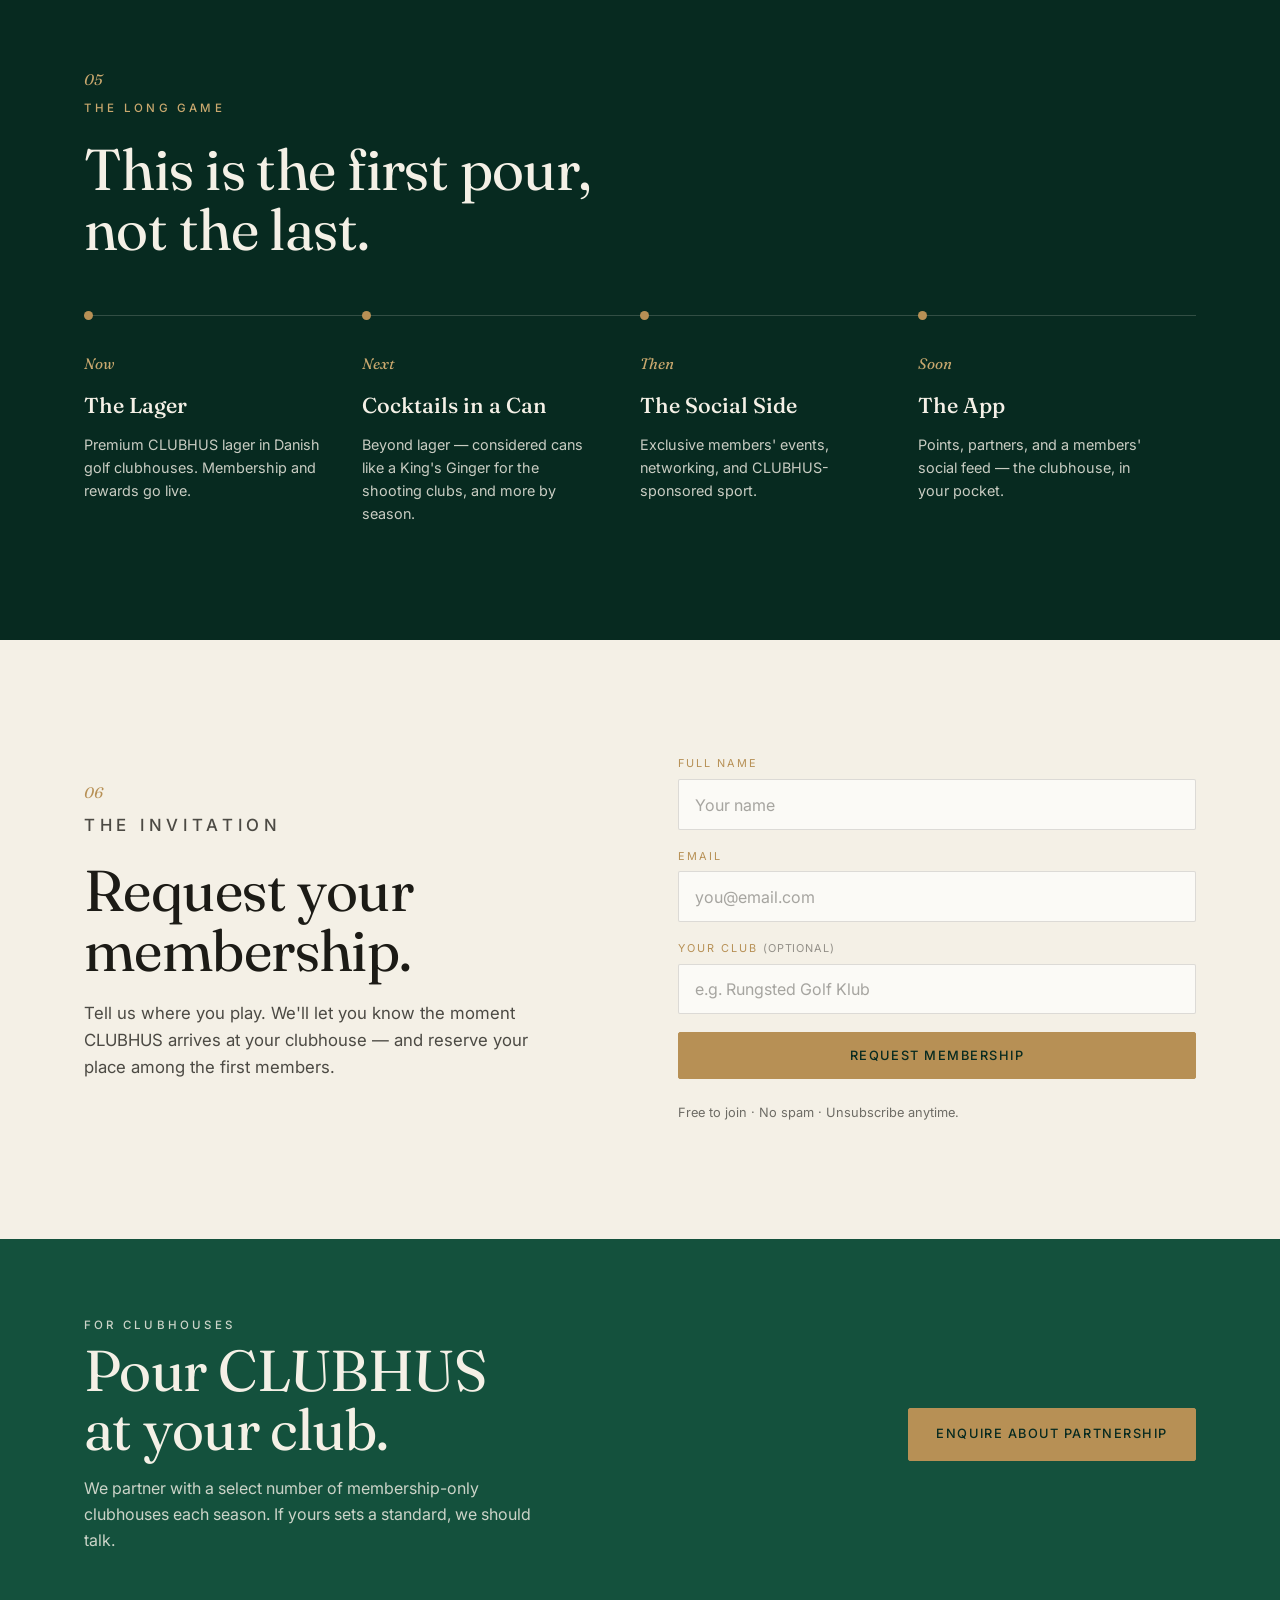
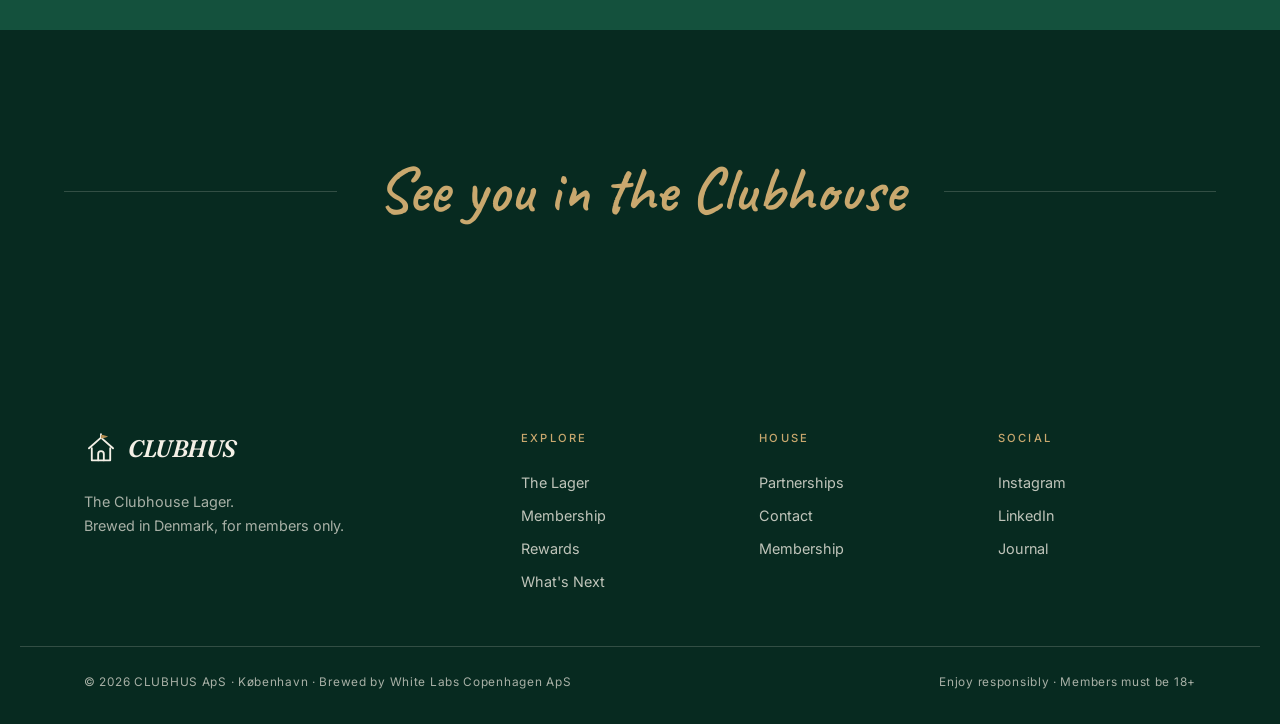
==== commit 70a2c162: "Restore 'keep' and remove the em dash from the story closer" ====
--- a/index.html
+++ b/index.html
@@ -130,7 +130,7 @@
       <div class="story__body reveal">
         <h2 class="display">A clubhouse is not a bar. It is a standard that deserves a lager of its own.</h2>
         <p>CLUBHUS began with a simple conviction: the finest rooms in sport are served the same beer as everywhere else. So we brewed one that isn't. A clean, bright Danish lager, made in small batches from exceptional ingredients, and poured only where membership means something.</p>
-        <p>You won't find us in supermarkets or on billboards. You'll find us behind the bar of your clubhouse — and, increasingly, in the company that gathers there.</p>
+        <p>You won't find us in supermarkets or on billboards. You'll find us behind the bar of your clubhouse and, increasingly, in the company you keep there.</p>
         <a href="#beer" class="textlink">Meet the lager →</a>
       </div>
     </div>
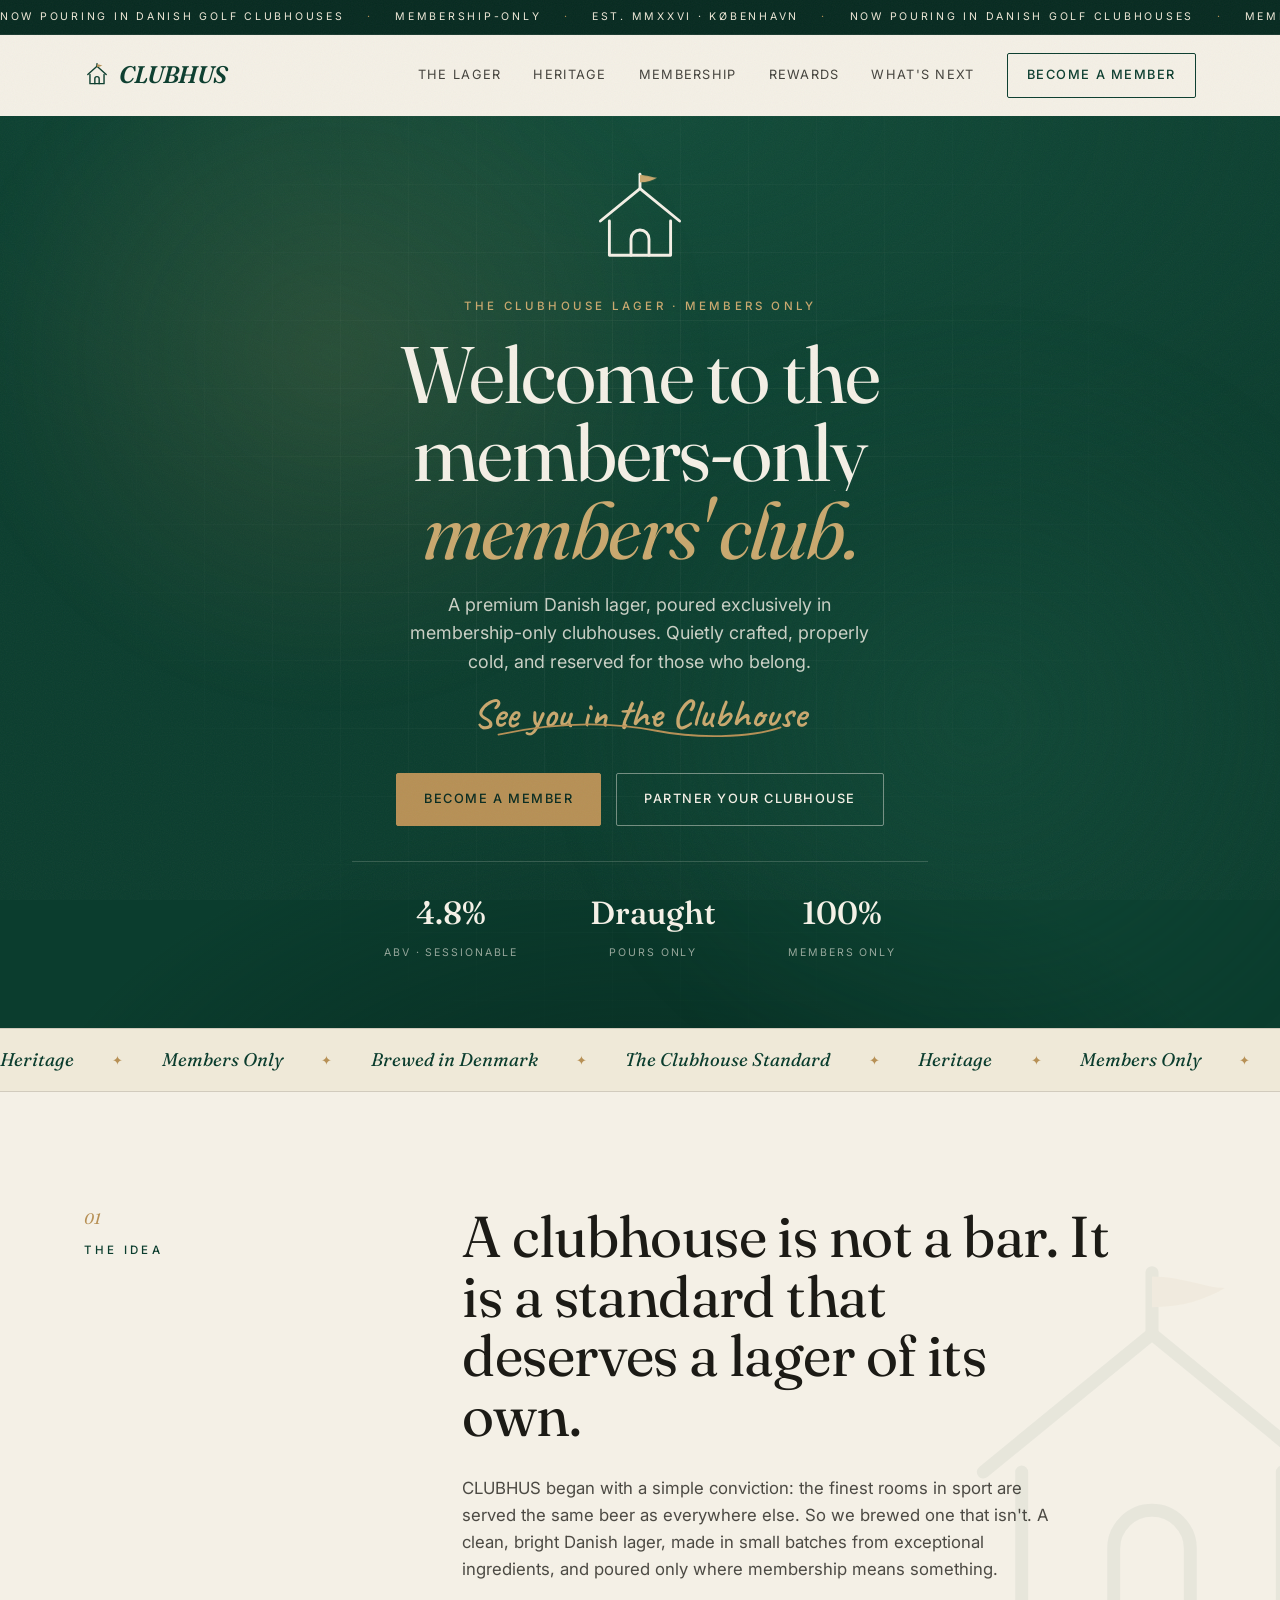
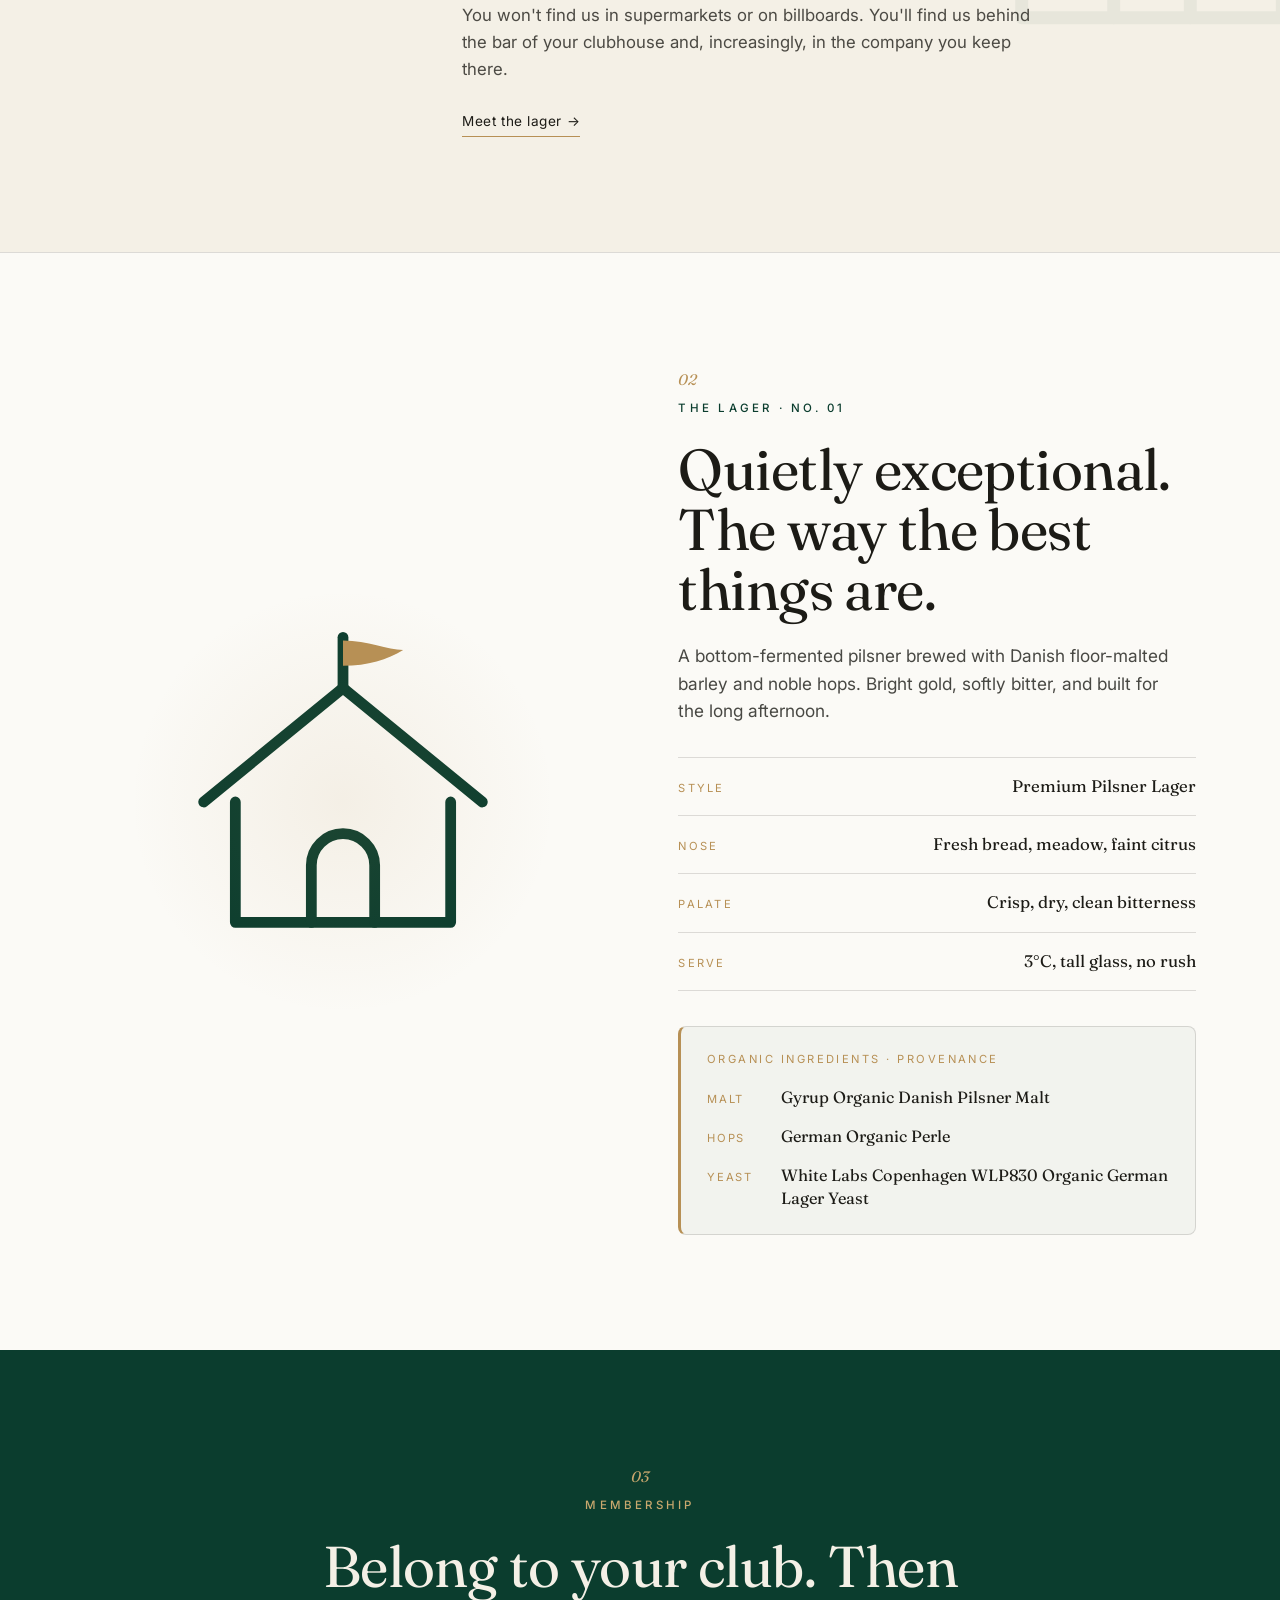
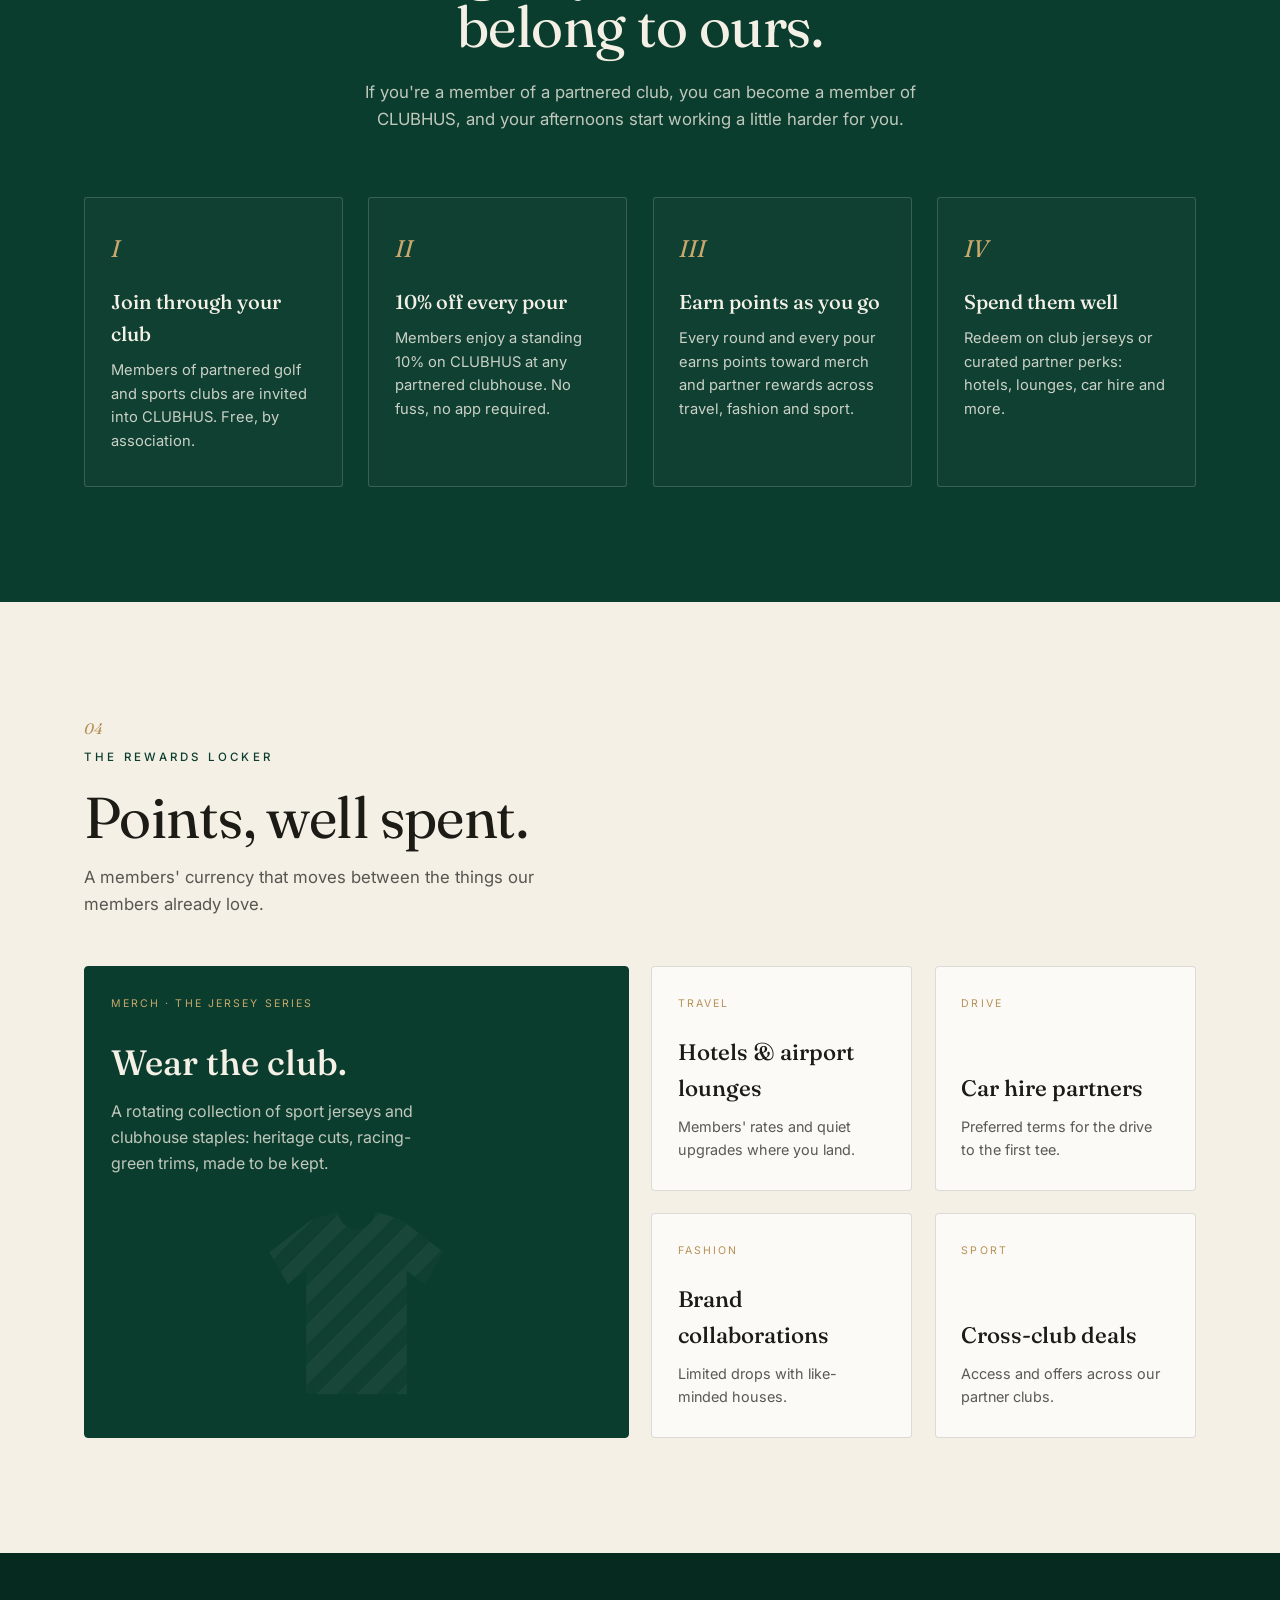
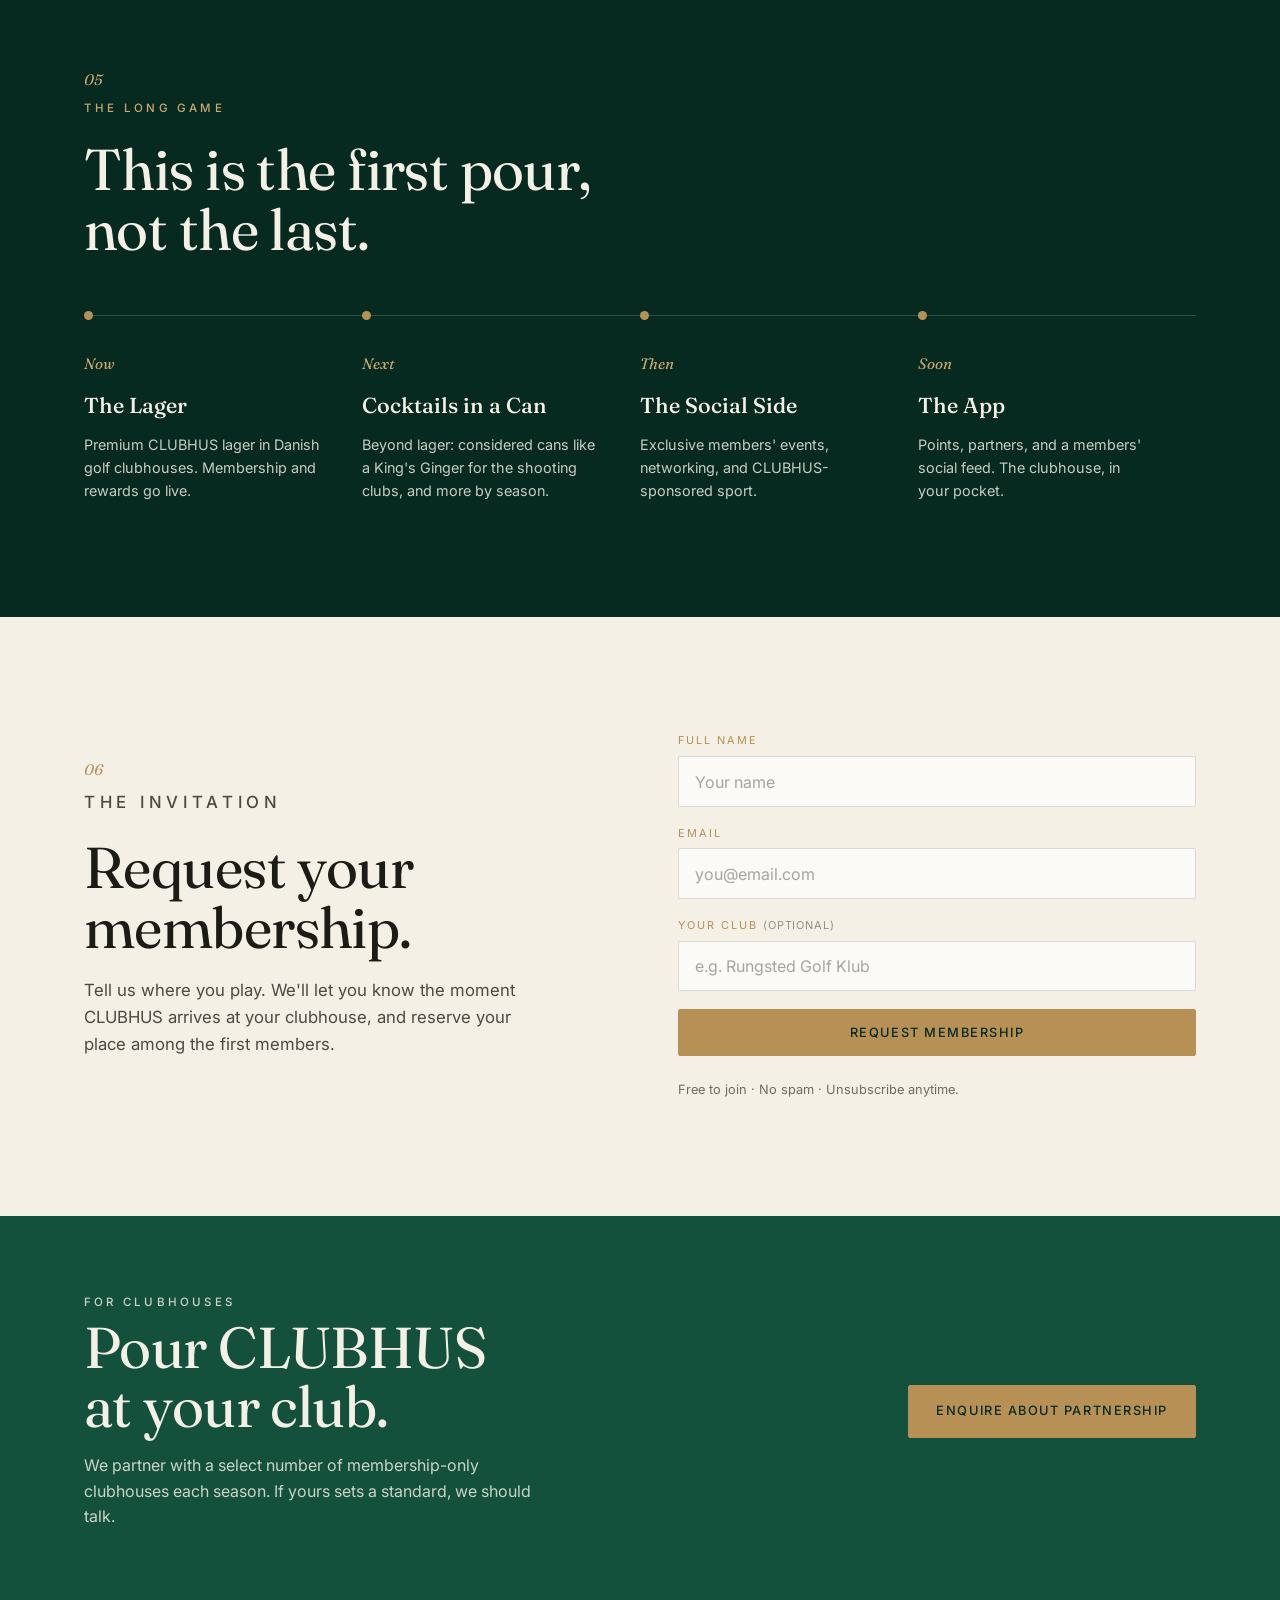
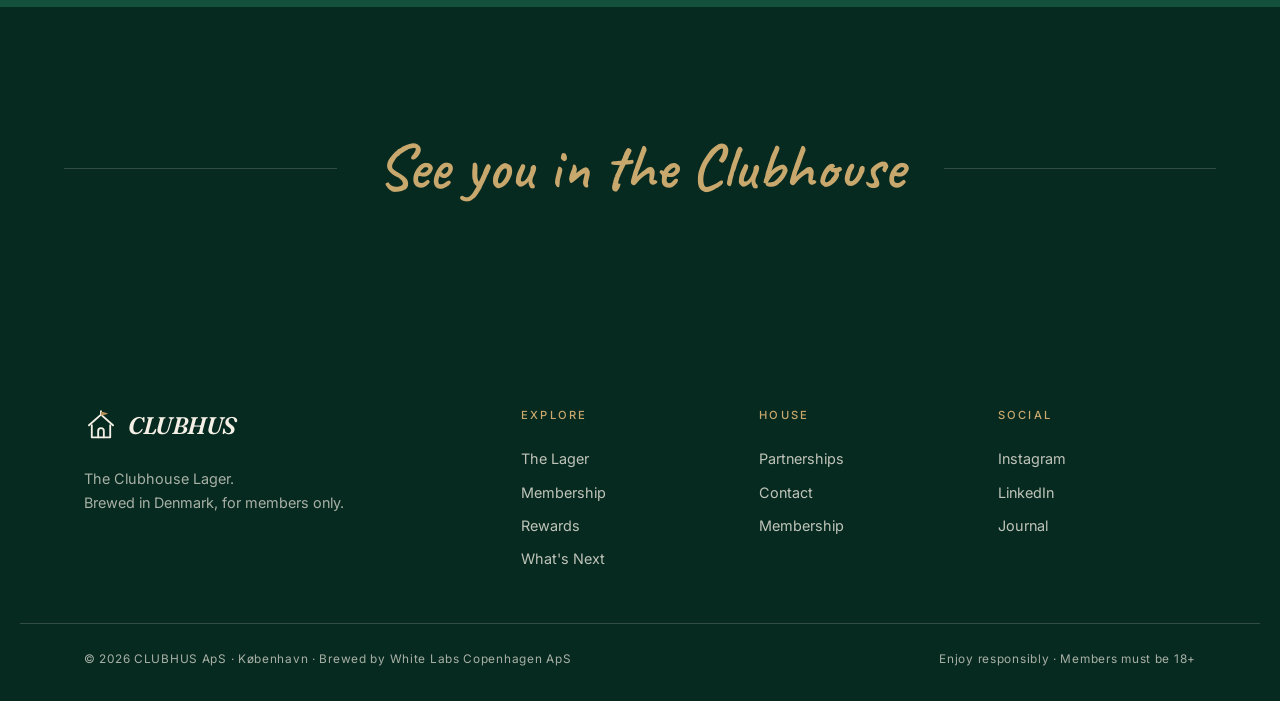
==== commit a7a9a66e: "Remove em dashes from all visible copy Replace em dashes site-wide with context-appropriate punctuat" ====
--- a/index.html
+++ b/index.html
@@ -5,12 +5,12 @@
   <meta name="viewport" content="width=device-width, initial-scale=1.0" />
   <meta name="theme-color" content="#072A20" />
   <meta name="color-scheme" content="light only" />
-  <title>CLUBHUS — The Clubhouse Lager · Members Only</title>
-  <meta name="description" content="CLUBHUS is a premium Danish lager brewed exclusively for membership-only sports clubhouses. Heritage, craft, and quiet exclusivity — beginning with golf clubs in Denmark." />
+  <title>CLUBHUS · The Clubhouse Lager · Members Only</title>
+  <meta name="description" content="CLUBHUS is a premium Danish lager brewed exclusively for membership-only sports clubhouses. Heritage, craft, and quiet exclusivity. Beginning with golf clubs in Denmark." />
   <meta name="robots" content="noindex, nofollow" />
 
   <!-- Open Graph -->
-  <meta property="og:title" content="CLUBHUS — The Clubhouse Lager" />
+  <meta property="og:title" content="CLUBHUS · The Clubhouse Lager" />
   <meta property="og:description" content="A premium lager for membership-only clubhouses. Heritage in every pour." />
   <meta property="og:type" content="website" />
 
@@ -173,13 +173,13 @@
       <span class="num num--light">03</span>
       <p class="eyebrow eyebrow--light">Membership</p>
       <h2 class="display display--light">Belong to your club. Then belong to ours.</h2>
-      <p class="membership__lede">If you're a member of a partnered club, you can become a member of CLUBHUS — and your afternoons start working a little harder for you.</p>
+      <p class="membership__lede">If you're a member of a partnered club, you can become a member of CLUBHUS, and your afternoons start working a little harder for you.</p>
     </div>
     <div class="steps">
       <article class="step reveal">
         <span class="step__num">I</span>
         <h3>Join through your club</h3>
-        <p>Members of partnered golf and sports clubs are invited into CLUBHUS — free, by association.</p>
+        <p>Members of partnered golf and sports clubs are invited into CLUBHUS. Free, by association.</p>
       </article>
       <article class="step reveal">
         <span class="step__num">II</span>
@@ -194,7 +194,7 @@
       <article class="step reveal">
         <span class="step__num">IV</span>
         <h3>Spend them well</h3>
-        <p>Redeem on club jerseys or curated partner perks — hotels, lounges, car hire and more.</p>
+        <p>Redeem on club jerseys or curated partner perks: hotels, lounges, car hire and more.</p>
       </article>
     </div>
   </section>
@@ -211,7 +211,7 @@
       <article class="reward reward--wide reveal">
         <div class="reward__tag">Merch · The Jersey Series</div>
         <h3>Wear the club.</h3>
-        <p>A rotating collection of sport jerseys and clubhouse staples — heritage cuts, racing-green trims, made to be kept.</p>
+        <p>A rotating collection of sport jerseys and clubhouse staples: heritage cuts, racing-green trims, made to be kept.</p>
         <div class="reward__art reward__art--jersey" aria-hidden="true"></div>
       </article>
       <article class="reward reveal">
@@ -253,7 +253,7 @@
       <li class="reveal">
         <span class="timeline__yr">Next</span>
         <h3>Cocktails in a Can</h3>
-        <p>Beyond lager — considered cans like a King's Ginger for the shooting clubs, and more by season.</p>
+        <p>Beyond lager: considered cans like a King's Ginger for the shooting clubs, and more by season.</p>
       </li>
       <li class="reveal">
         <span class="timeline__yr">Then</span>
@@ -263,7 +263,7 @@
       <li class="reveal">
         <span class="timeline__yr">Soon</span>
         <h3>The App</h3>
-        <p>Points, partners, and a members' social feed — the clubhouse, in your pocket.</p>
+        <p>Points, partners, and a members' social feed. The clubhouse, in your pocket.</p>
       </li>
     </ol>
   </section>
@@ -275,7 +275,7 @@
         <span class="num">06</span>
         <p class="eyebrow">The Invitation</p>
         <h2 class="display">Request your membership.</h2>
-        <p>Tell us where you play. We'll let you know the moment CLUBHUS arrives at your clubhouse — and reserve your place among the first members.</p>
+        <p>Tell us where you play. We'll let you know the moment CLUBHUS arrives at your clubhouse, and reserve your place among the first members.</p>
       </div>
       <form class="join__form reveal" id="joinForm" novalidate aria-describedby="formNote">
         <div class="field">
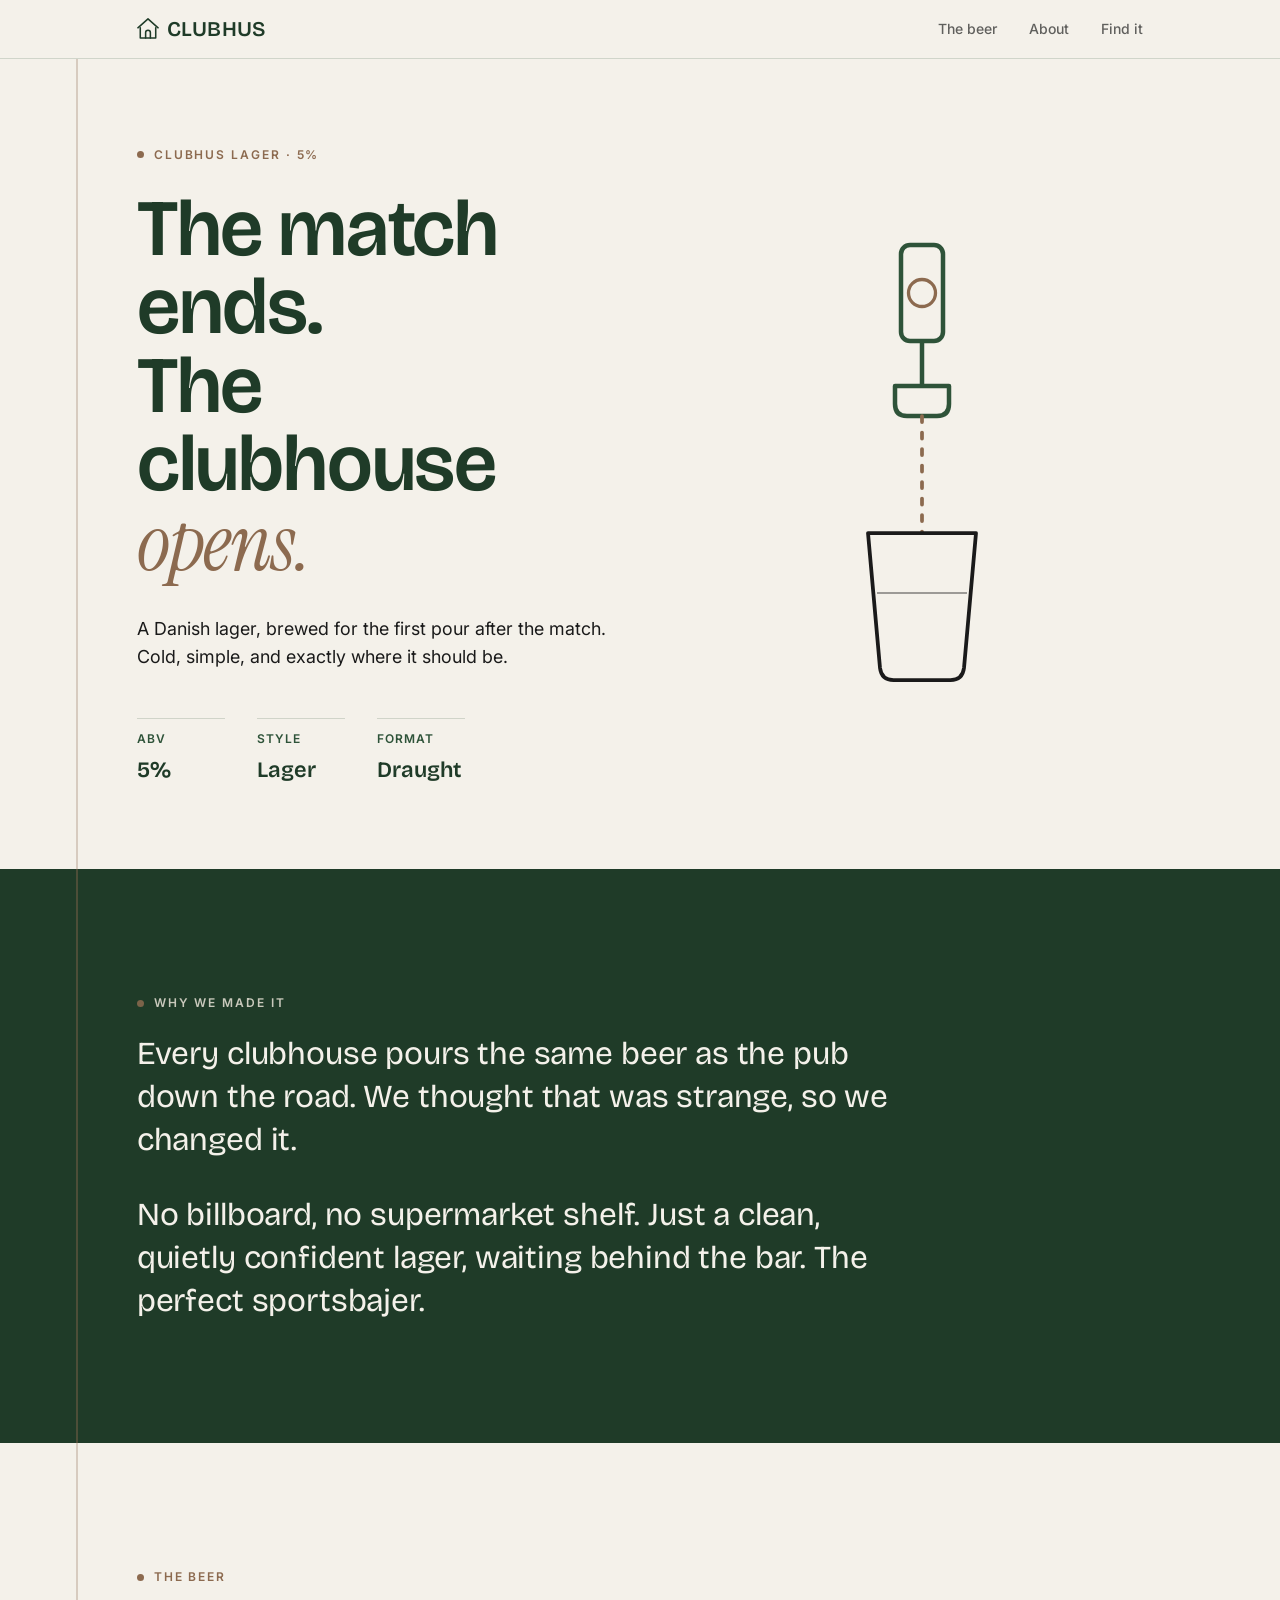
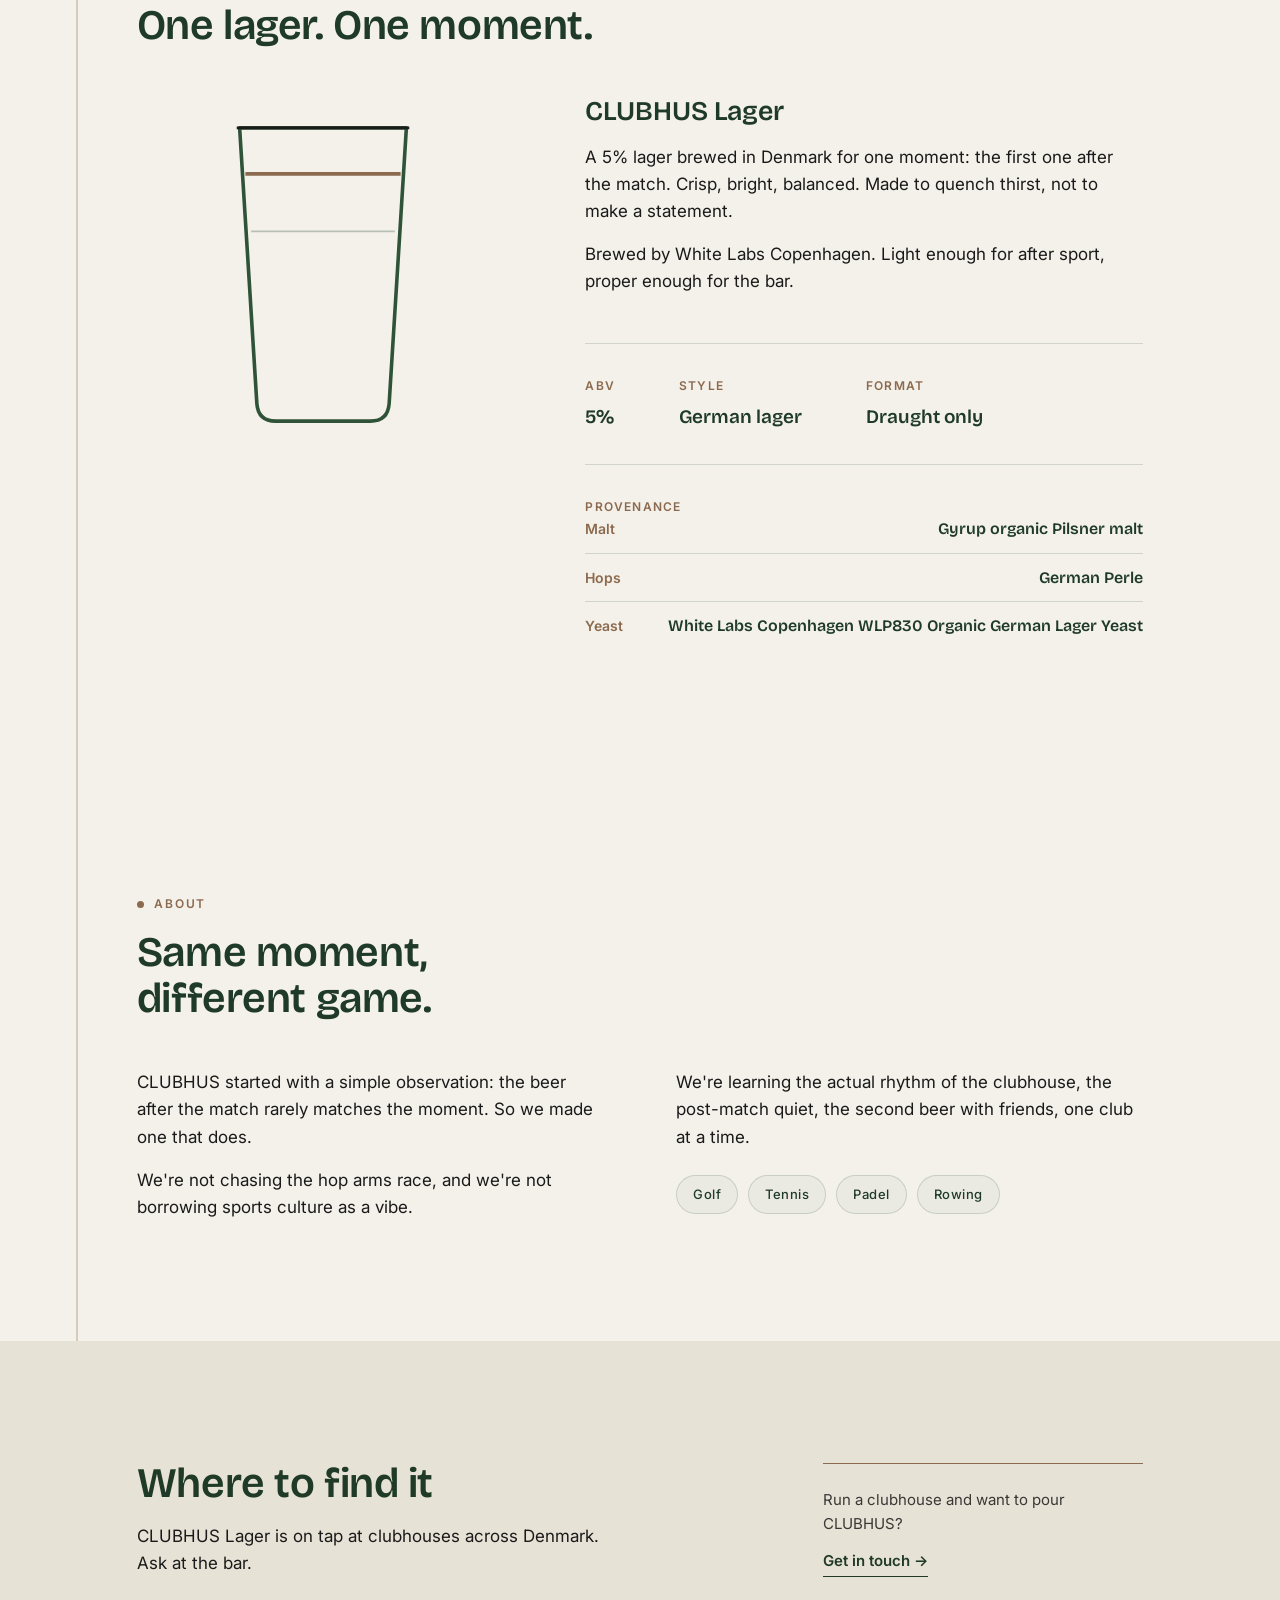
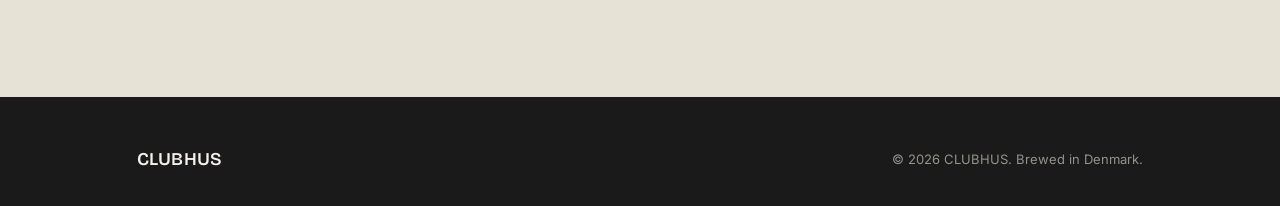
==== commit 4c5805c6: "Promote finalized draft to index.html (official homepage) Rename preview.html -> index.html so the f" ====
--- a/index.html
+++ b/index.html
@@ -1,362 +1,737 @@
 <!DOCTYPE html>
 <html lang="en">
 <head>
-  <meta charset="UTF-8" />
-  <meta name="viewport" content="width=device-width, initial-scale=1.0" />
-  <meta name="theme-color" content="#072A20" />
-  <meta name="color-scheme" content="light only" />
-  <title>CLUBHUS · The Clubhouse Lager · Members Only</title>
-  <meta name="description" content="CLUBHUS is a premium Danish lager brewed exclusively for membership-only sports clubhouses. Heritage, craft, and quiet exclusivity. Beginning with golf clubs in Denmark." />
-  <meta name="robots" content="noindex, nofollow" />
-
-  <!-- Open Graph -->
-  <meta property="og:title" content="CLUBHUS · The Clubhouse Lager" />
-  <meta property="og:description" content="A premium lager for membership-only clubhouses. Heritage in every pour." />
-  <meta property="og:type" content="website" />
-
-  <link rel="icon" href="data:image/svg+xml,%3Csvg xmlns='http://www.w3.org/2000/svg' viewBox='0 0 48 48'%3E%3Crect width='48' height='48' rx='8' fill='%230B3D2E'/%3E%3Cg fill='none' stroke='%23F4F0E6' stroke-width='2.4' stroke-linecap='round' stroke-linejoin='round'%3E%3Cpath d='M11 24 L24 12 L37 24'/%3E%3Cpath d='M14 24 L14 37 L34 37 L34 24'/%3E%3Cpath d='M24 12 L24 8'/%3E%3C/g%3E%3Cpath d='M24 8 C27 8 29 9.5 31 9.5 C29 11 27 12 24 12 Z' fill='%23B79055'/%3E%3C/svg%3E" />
-
-  <!-- Fonts -->
-  <link rel="preconnect" href="https://fonts.googleapis.com" />
-  <link rel="preconnect" href="https://fonts.gstatic.com" crossorigin />
-  <link href="https://fonts.googleapis.com/css2?family=Caveat:wght@500;600;700&family=Fraunces:ital,opsz,wght@0,9..144,300..600;1,9..144,300..600&family=Gabarito:wght@400;500;600;700;800&family=Inter:wght@300;400;500;600&display=swap" rel="stylesheet" />
-
-  <link rel="stylesheet" href="css/styles.css" />
+<meta charset="UTF-8">
+<meta name="viewport" content="width=device-width, initial-scale=1.0">
+<title>CLUBHUS Lager</title>
+<meta name="description" content="CLUBHUS Lager. A 5% Danish lager, brewed for the first pour after the match. Draught only.">
+<meta name="theme-color" content="#2E5339">
+<meta name="robots" content="noindex, nofollow">
+<link rel="icon" href="data:image/svg+xml,%3Csvg xmlns='http://www.w3.org/2000/svg' viewBox='0 0 48 48'%3E%3Crect width='48' height='48' rx='10' fill='%232E5339'/%3E%3Cg fill='none' stroke='%23F4F1EA' stroke-width='2.6' stroke-linecap='round' stroke-linejoin='round'%3E%3Cpath d='M11 25 L24 12 L37 25'/%3E%3Cpath d='M15 25 L15 37 L33 37 L33 25'/%3E%3Cpath d='M20.6 37 L20.6 31 a3.4 3.4 0 0 1 6.8 0 L27.4 37'/%3E%3C/g%3E%3C/svg%3E">
+<script>document.documentElement.classList.add('js');</script>
+<link rel="preconnect" href="https://fonts.googleapis.com">
+<link rel="preconnect" href="https://fonts.gstatic.com" crossorigin>
+<link href="https://fonts.googleapis.com/css2?family=Bricolage+Grotesque:opsz,wght@12..96,400;12..96,600;12..96,700&family=Inter:wght@400;500;600&family=Instrument+Serif:ital@1&display=swap" rel="stylesheet">
+<style>
+
+/* ============ TOKENS ============ */
+:root{
+  /* palette (locked) */
+  --green-deep: #1F3B28;
+  --green:      #2E5339;
+  --chalk:      #F4F1EA;
+  --wood:       #8C6A4F;
+  --ink:        #1A1A1A;
+  --chalk-dim:  #E7E2D6;
+  --green-line: rgba(46,83,57,0.18);
+
+  --display: "Bricolage Grotesque", ui-sans-serif, sans-serif;
+  --body: "Inter", -apple-system, BlinkMacSystemFont, "Segoe UI", sans-serif;
+  --accent: "Instrument Serif", Georgia, serif;
+
+  --container: 1160px;
+  --gutter: clamp(22px, 6vw, 96px);
+
+  /* spacing scale: one 8px rhythm, used everywhere */
+  --space-1: 8px;
+  --space-2: 16px;
+  --space-3: 24px;
+  --space-4: 32px;
+  --space-5: 48px;
+  --space-6: 64px;
+  --section-y: clamp(72px, 10vw, 120px);
+
+  /* type scale: display steps down cleanly h1 > h2 > h3 > lead > body */
+  --fs-display:  clamp(44px, 6.4vw, 80px);
+  --fs-lead:     clamp(22px, 2.8vw, 32px);
+  --fs-h2:       clamp(28px, 3.4vw, 42px);
+  --fs-h3:       clamp(21px, 2.2vw, 27px);
+  --fs-body-lg:  clamp(17px, 1.4vw, 19px);
+  --fs-body:     17px;
+
+  /* motion */
+  --ease: cubic-bezier(0.22, 0.61, 0.36, 1);
+
+  /* single content-stacking breakpoint */
+  --stack: 880px;
+}
+
+*{margin:0;padding:0;box-sizing:border-box;}
+html{scroll-behavior:smooth;}
+body{
+  background:var(--chalk);
+  color:var(--ink);
+  font-family:var(--body);
+  font-size:16px;
+  line-height:1.6;
+  -webkit-font-smoothing:antialiased;
+  text-rendering:optimizeLegibility;
+  overflow-x:hidden;
+}
+
+/* LOCKED TYPE SYSTEM: Bricolage Grotesque (display) + Inter (body/main
+   text) + Instrument Serif (italic accent). Every display element shares
+   one treatment with optical sizing on, so it holds from 12px labels up
+   to the hero. */
+h1, h2, h3, .wordmark, .footer-word, .fact dd, .provenance dd, .manifesto-text, .meta-item b{
+  font-family:var(--display);
+  font-optical-sizing:auto;
+}
+h1, h2, h3{ text-wrap:balance; }
+
+@media (prefers-reduced-motion: reduce){
+  *{
+    animation-duration:0.01ms !important;
+    animation-iteration-count:1 !important;
+    transition-duration:0.01ms !important;
+    scroll-behavior:auto !important;
+  }
+}
+
+a{color:inherit;}
+a:focus-visible, button:focus-visible{
+  outline:2px solid var(--wood);
+  outline-offset:3px;
+}
+img{max-width:100%;display:block;}
+
+/* ============ TAP LINE (signature structural device) ============
+   A vertical brass rule runs the length of the page, like the line down a
+   tap handle. It holds at narrow widths too: it simply becomes the left
+   margin rule of the text column, and only softens on the tightest phones. */
+.tapline{
+  position:absolute;
+  left:calc(var(--gutter) - 1px);
+  top:0;
+  bottom:0;
+  width:2px;
+  background:var(--wood);
+  opacity:0.28;
+  z-index:0;
+}
+@media (max-width:460px){
+  .tapline{opacity:0.2;}
+}
+
+.plaque{
+  position:relative;
+  display:inline-flex;
+  align-items:center;
+  gap:10px;
+  font-family:var(--body);
+  font-size:12px;
+  letter-spacing:0.16em;
+  text-transform:uppercase;
+  color:var(--wood);
+  font-weight:600;
+  line-height:1;
+}
+.plaque::before{
+  content:"";
+  width:7px;
+  height:7px;
+  border-radius:50%;
+  background:var(--wood);
+  display:inline-block;
+}
+
+/* ============ LAYOUT SHELL ============ */
+.wrap{
+  max-width:var(--container);
+  margin:0 auto;
+  padding:0 var(--gutter);
+  position:relative;
+}
+section{
+  position:relative;
+  padding:var(--section-y) 0;
+}
+section[id]{ scroll-margin-top:88px; } /* clear the sticky nav on anchor jumps */
+
+/* ============ NAV ============ */
+header{
+  position:sticky;
+  top:0;
+  z-index:50;
+  background:rgba(244,241,234,0.85);
+  backdrop-filter:blur(10px);
+  -webkit-backdrop-filter:blur(10px);
+  border-bottom:1px solid var(--green-line);
+}
+.nav{
+  max-width:var(--container);
+  margin:0 auto;
+  padding:18px var(--gutter);
+  display:flex;
+  align-items:center;
+  justify-content:space-between;
+}
+.brand{
+  display:inline-flex;
+  align-items:center;
+  gap:8px;
+  text-decoration:none;
+}
+.brand-mark{
+  width:22px;
+  height:auto;
+  color:var(--green-deep);
+  flex:none;
+  position:relative;
+  top:-0.5px; /* optical: sit the roofline against the cap height */
+}
+.wordmark{
+  font-weight:600;
+  font-size:21px;
+  line-height:1;
+  letter-spacing:0.01em;
+  color:var(--green-deep);
+  text-decoration:none;
+}
+.nav-links{
+  display:flex;
+  gap:var(--space-4);
+  list-style:none;
+  font-size:14px;
+  font-weight:500;
+}
+.nav-links a{
+  text-decoration:none;
+  color:var(--ink);
+  opacity:0.68;
+  transition:opacity 0.2s var(--ease);
+}
+.nav-links a:hover{opacity:1;}
+@media (max-width:600px){
+  .nav-links{display:none;}
+}
+
+/* ============ HERO ============ */
+.hero{
+  padding-block:clamp(56px, 9vh, 112px);
+  min-height:82vh;
+  display:flex;
+  align-items:center;
+}
+.hero-grid{
+  display:grid;
+  grid-template-columns:1.05fr 0.95fr;
+  gap:clamp(32px, 6vw, 80px);
+  align-items:center;
+  width:100%;
+}
+@media (max-width:880px){
+  .hero-grid{grid-template-columns:1fr; gap:var(--space-6);}
+  .hero-art{order:-1;}
+}
+
+.hero h1{
+  font-weight:600;
+  font-size:var(--fs-display);
+  line-height:0.98;
+  letter-spacing:-0.015em;
+  color:var(--green-deep);
+  margin:var(--space-3) 0 var(--space-4);
+}
+.hero h1 em{
+  font-family:var(--accent);
+  font-style:italic;
+  font-weight:400;
+  color:var(--wood);
+}
+.hero p{
+  font-size:var(--fs-body-lg);
+  line-height:1.55;
+  max-width:44ch;
+  color:var(--ink);
+}
+.hero-meta{
+  margin-top:var(--space-5);
+  display:flex;
+  gap:var(--space-4);
+  flex-wrap:wrap;
+}
+.meta-item{
+  font-size:12px;
+  letter-spacing:0.09em;
+  text-transform:uppercase;
+  color:var(--green);
+  font-weight:600;
+  border-top:1px solid var(--green-line);
+  padding-top:10px;
+  min-width:88px;
+}
+.meta-item b{
+  display:block;
+  font-size:22px;
+  letter-spacing:0;
+  text-transform:none;
+  color:var(--green-deep);
+  font-weight:600;
+  margin-top:4px;
+}
+
+/* Hero entrance: one quiet staggered rise, then still. */
+.hero-eyebrow{opacity:0; animation:rise 0.7s var(--ease) forwards 0.05s;}
+.hero h1{opacity:0; animation:rise 0.8s var(--ease) forwards 0.15s;}
+.hero p{opacity:0; animation:rise 0.8s var(--ease) forwards 0.30s;}
+.hero-meta{opacity:0; animation:rise 0.8s var(--ease) forwards 0.45s;}
+.hero-art{opacity:0; animation:rise 1s var(--ease) forwards 0.20s;}
+@keyframes rise{
+  from{opacity:0; transform:translateY(16px);}
+  to{opacity:1; transform:translateY(0);}
+}
+
+/* ---- Hero art: tap handle line-art, scaled to sit against the display type ---- */
+.hero-art{
+  display:flex;
+  justify-content:center;
+}
+.tap-illustration{
+  width:clamp(210px, 26vw, 300px);
+  height:auto;
+}
+/* graduated pour: dashed stream that flows continuously down into the glass */
+.tap-illustration .pour{
+  stroke-dasharray:4 7;
+  animation:flow 1.8s linear infinite;
+}
+@keyframes flow{ to{stroke-dashoffset:-110;} }
+@media (prefers-reduced-motion: reduce){
+  .tap-illustration .pour{animation:none; stroke-dashoffset:0;}
+}
+@media (max-width:880px){
+  .tap-illustration{width:clamp(180px, 40vw, 230px);}
+}
+
+/* ============ SECTION HEADINGS ============ */
+.section-head{
+  margin-bottom:var(--space-5);
+  max-width:680px;
+}
+.section-head .plaque{margin-bottom:20px;}
+.section-head h2{
+  font-weight:600;
+  font-size:var(--fs-h2);
+  color:var(--green-deep);
+  line-height:1.08;
+  letter-spacing:-0.01em;
+}
+
+/* ============ MANIFESTO ============ */
+.manifesto{
+  background:var(--green-deep);
+  color:var(--chalk);
+}
+.manifesto .tapline{opacity:0.42;}
+.manifesto .plaque{color:var(--chalk-dim); opacity:0.85; margin-bottom:var(--space-3);}
+.manifesto .plaque::before{background:var(--wood);}
+.manifesto-text{
+  max-width:760px;
+  font-size:var(--fs-lead);
+  font-weight:400;
+  line-height:1.34;
+  letter-spacing:-0.005em;
+}
+.manifesto-text + .manifesto-text{margin-top:var(--space-4);}
+.manifesto-text .accent{
+  font-family:var(--accent);
+  color:var(--wood);
+  font-style:italic;
+}
+
+/* ============ THE BEER ============ */
+.beer-grid{
+  display:grid;
+  grid-template-columns:0.8fr 1.2fr;
+  gap:clamp(40px, 6vw, 88px);
+  align-items:start;
+}
+@media (max-width:880px){
+  .beer-grid{grid-template-columns:1fr; gap:var(--space-6);}
+}
+.glass-art{
+  display:flex;
+  justify-content:center;
+  padding-top:6px;
+}
+.glass-illustration{
+  width:clamp(170px, 20vw, 230px);
+}
+
+.beer-copy h3{
+  font-size:var(--fs-h3);
+  font-weight:600;
+  color:var(--green-deep);
+  line-height:1.15;
+  margin-bottom:var(--space-2);
+}
+.beer-copy p{
+  font-size:var(--fs-body);
+  max-width:56ch;
+  margin-bottom:var(--space-2);
+}
+.beer-copy p:last-of-type{margin-bottom:0;}
+
+.facts{
+  margin-top:var(--space-5);
+  border-top:1px solid var(--green-line);
+  padding-top:var(--space-4);
+  display:grid;
+  grid-template-columns:repeat(3, auto);
+  gap:var(--space-3) var(--space-6);
+  justify-content:start;
+}
+@media (max-width:540px){
+  .facts{grid-template-columns:repeat(2, 1fr);}
+}
+.fact dt{
+  font-size:12px;
+  letter-spacing:0.1em;
+  text-transform:uppercase;
+  color:var(--wood);
+  font-weight:600;
+  margin-bottom:6px;
+}
+.fact dd{
+  font-size:19px;
+  color:var(--green-deep);
+  font-weight:600;
+}
+
+/* ---- Provenance: full spec list, room for the strain name ---- */
+.provenance{
+  margin-top:var(--space-4);
+  border-top:1px solid var(--green-line);
+  padding-top:var(--space-4);
+}
+.provenance .plabel{
+  font-size:12px;
+  letter-spacing:0.1em;
+  text-transform:uppercase;
+  color:var(--wood);
+  font-weight:600;
+  margin-bottom:var(--space-2);
+}
+.provenance .prow{
+  display:flex;
+  justify-content:space-between;
+  align-items:baseline;
+  gap:var(--space-4);
+  padding:11px 0;
+  border-top:1px solid var(--green-line);
+}
+.provenance .prow:first-of-type{border-top:none; padding-top:0;}
+.provenance dt{
+  font-size:14px;
+  color:var(--wood);
+  font-weight:600;
+  white-space:nowrap;
+}
+.provenance dd{
+  font-size:16px;
+  color:var(--green-deep);
+  font-weight:600;
+  text-align:right;
+}
+@media (max-width:480px){
+  .provenance .prow{flex-direction:column; gap:2px;}
+  .provenance dd{text-align:left;}
+}
+
+/* ============ ABOUT / CLUBS ROW ============ */
+.about-row{
+  display:grid;
+  grid-template-columns:1fr 1fr;
+  gap:clamp(32px, 6vw, 72px);
+}
+@media (max-width:880px){
+  .about-row{grid-template-columns:1fr; gap:var(--space-5);}
+}
+.about-row p{
+  font-size:var(--fs-body);
+  margin-bottom:var(--space-2);
+  max-width:48ch;
+}
+.about-row p:last-child{margin-bottom:0;}
+
+.clubs-list{
+  margin-top:var(--space-3);
+  display:flex;
+  flex-wrap:wrap;
+  gap:10px;
+}
+.club-tag{
+  font-size:13px;
+  letter-spacing:0.04em;
+  padding:8px 16px;
+  border:1px solid var(--green-line);
+  border-radius:100px;
+  color:var(--green-deep);
+  font-weight:500;
+  background:rgba(46,83,57,0.04);
+}
+
+/* ============ FIND IT ============ */
+.find{
+  background:var(--chalk-dim);
+}
+.find-grid{
+  display:flex;
+  justify-content:space-between;
+  align-items:flex-end;
+  gap:var(--space-6);
+  flex-wrap:wrap;
+}
+.find-text h2{
+  font-size:var(--fs-h2);
+  color:var(--green-deep);
+  font-weight:600;
+  line-height:1.08;
+  letter-spacing:-0.01em;
+  margin-bottom:var(--space-2);
+  max-width:14ch;
+}
+.find-text p{
+  max-width:42ch;
+  font-size:var(--fs-body);
+}
+
+.club-cta{
+  border-top:1px solid var(--wood);
+  padding-top:var(--space-3);
+  max-width:320px;
+}
+.club-cta p{
+  font-size:15px;
+  color:var(--ink);
+  opacity:0.85;
+  margin-bottom:12px;
+}
+.club-cta a{
+  display:inline-flex;
+  align-items:center;
+  gap:8px;
+  font-weight:600;
+  font-size:15px;
+  text-decoration:none;
+  color:var(--green-deep);
+  border-bottom:1px solid var(--green-deep);
+  padding-bottom:3px;
+  transition:gap 0.25s var(--ease);
+}
+.club-cta a:hover{gap:13px;}
+
+/* ============ FOOTER ============ */
+footer{
+  background:var(--ink);
+  color:var(--chalk-dim);
+  padding:var(--space-5) 0 var(--space-4);
+}
+.footer-row{
+  display:flex;
+  justify-content:space-between;
+  align-items:center;
+  flex-wrap:wrap;
+  gap:var(--space-2);
+  font-size:13px;
+}
+.footer-row > span:last-child{opacity:0.6;}
+.footer-word{
+  font-size:18px;
+  color:var(--chalk);
+  font-weight:600;
+  letter-spacing:0.01em;
+}
+
+/* ============ REVEAL ON SCROLL ============
+   Only hidden when JS is present, so no-JS still shows everything. */
+.js .reveal{
+  opacity:0;
+  transform:translateY(18px);
+  transition:opacity 0.7s var(--ease), transform 0.7s var(--ease);
+}
+.js .reveal.is-visible{
+  opacity:1;
+  transform:none;
+}
+@media (prefers-reduced-motion: reduce){
+  .js .reveal{opacity:1 !important; transform:none !important;}
+}
+
+</style>
 </head>
 <body>
 
-  <a class="skip-link" href="#main">Skip to content</a>
-
-  <!-- Announcement bar -->
-  <div class="announce" id="top">
-    <div class="announce__track">
-      <span>Now pouring in Danish golf clubhouses</span><span class="dot">·</span>
-      <span>Membership-only</span><span class="dot">·</span>
-      <span>Est. MMXXVI · København</span><span class="dot">·</span>
-      <span>Now pouring in Danish golf clubhouses</span><span class="dot">·</span>
-      <span>Membership-only</span><span class="dot">·</span>
-      <span>Est. MMXXVI · København</span><span class="dot">·</span>
-    </div>
-  </div>
-
-  <!-- Scroll progress -->
-  <div class="progress" id="progress" aria-hidden="true"></div>
-
-  <!-- Nav -->
-  <header class="nav" id="nav">
-    <div class="nav__inner">
-      <a href="#top" class="nav__brand" aria-label="CLUBHUS home">
-        <svg class="nav__mark" viewBox="0 0 48 48" fill="none" stroke="currentColor" stroke-width="2.6" stroke-linecap="round" stroke-linejoin="round" aria-hidden="true">
-          <path d="M7,23 L24,8 L41,23"/>
-          <path d="M11,23 L11,40 L37,40 L37,23"/>
-          <path d="M20,40 L20,31 a4,4 0 0 1 8,0 L28,40"/>
-          <path d="M24,8 L24,3"/>
-          <path class="flag" d="M24,4 C28,4 31,6 34,6 C31,8 28,9 24,9 Z" fill="currentColor" stroke="none"/>
+<header>
+  <nav class="nav">
+    <a href="#top" class="brand" aria-label="CLUBHUS home">
+      <svg class="brand-mark" viewBox="5.5 6.5 37 35" fill="none" stroke="currentColor" stroke-width="2.6" stroke-linecap="round" stroke-linejoin="round" aria-hidden="true">
+        <path d="M7,23 L24,8 L41,23"/>
+        <path d="M11,23 L11,40 L37,40 L37,23"/>
+        <path d="M20,40 L20,31 a4,4 0 0 1 8,0 L28,40"/>
+      </svg>
+      <span class="wordmark">CLUBHUS</span>
+    </a>
+    <ul class="nav-links">
+      <li><a href="#beer">The beer</a></li>
+      <li><a href="#about">About</a></li>
+      <li><a href="#find">Find it</a></li>
+    </ul>
+  </nav>
+</header>
+
+<main id="top">
+
+  <!-- ============ HERO ============ -->
+  <section class="hero">
+    <div class="tapline" aria-hidden="true"></div>
+    <div class="wrap hero-grid">
+      <div>
+        <div class="plaque hero-eyebrow">CLUBHUS Lager &middot; 5%</div>
+        <h1>The match ends.<br>The clubhouse <em>opens.</em></h1>
+        <p>A Danish lager, brewed for the first pour after the match. Cold, simple, and exactly where it should be.</p>
+        <div class="hero-meta">
+          <div class="meta-item">ABV<b>5%</b></div>
+          <div class="meta-item">Style<b>Lager</b></div>
+          <div class="meta-item">Format<b>Draught</b></div>
+        </div>
+      </div>
+      <div class="hero-art">
+        <svg class="tap-illustration" viewBox="0 0 200 320" fill="none" xmlns="http://www.w3.org/2000/svg" role="img" aria-label="Line illustration of a tap handle pouring into a glass">
+          <!-- tap handle -->
+          <rect x="86" y="14" width="28" height="64" rx="6" stroke="#2E5339" stroke-width="3"/>
+          <line x1="100" y1="78" x2="100" y2="108" stroke="#2E5339" stroke-width="3"/>
+          <circle cx="100" cy="46" r="9" stroke="#8C6A4F" stroke-width="2.2"/>
+          <!-- spout -->
+          <path d="M82 108 H118 V120 Q118 128 110 128 H90 Q82 128 82 120 Z" stroke="#2E5339" stroke-width="3" stroke-linejoin="round"/>
+          <!-- pour stream -->
+          <line class="pour" x1="100" y1="128" x2="100" y2="206" stroke="#8C6A4F" stroke-width="2.5" stroke-linecap="round"/>
+          <!-- glass -->
+          <path d="M64 206 L72 296 Q73 304 81 304 H119 Q127 304 128 296 L136 206 Z" stroke="#1A1A1A" stroke-width="2.5" stroke-linejoin="round"/>
+          <line x1="70" y1="246" x2="130" y2="246" stroke="#1A1A1A" stroke-width="1.4" opacity="0.4"/>
         </svg>
-        <span class="nav__word">CLUBHUS</span>
-      </a>
-      <nav class="nav__links" aria-label="Primary">
-        <a href="#beer">The Lager</a>
-        <a href="#story">Heritage</a>
-        <a href="#membership">Membership</a>
-        <a href="#rewards">Rewards</a>
-        <a href="#future">What's Next</a>
-        <a href="#join" class="btn btn--gold nav__menu-cta">Become a Member</a>
-      </nav>
-      <a href="#join" class="btn btn--ghost nav__cta">Become a Member</a>
-      <button class="nav__burger" aria-label="Open menu" aria-expanded="false" id="burger">
-        <span></span><span></span>
-      </button>
-    </div>
-  </header>
-
-  <!-- Hero -->
-  <section class="hero" id="main">
-    <div class="hero__bg" aria-hidden="true"></div>
-    <div class="hero__aurora" aria-hidden="true"></div>
-    <div class="hero__inner">
-      <svg class="hero__emblem" viewBox="0 0 120 120" stroke-linecap="round" stroke-linejoin="round" aria-hidden="true">
-        <path class="ld" pathLength="1" d="M16,60 L60,24 L104,60"></path>
-        <path class="ld d1" pathLength="1" d="M26,60 L26,98 L94,98 L94,60"></path>
-        <path class="ld d2" pathLength="1" d="M50,98 L50,80 a10,10 0 0 1 20,0 L70,98"></path>
-        <path class="ld d2" pathLength="1" d="M60,24 L60,8"></path>
-        <path class="em-head" d="M60,9 C68,9 74,12 79,12 C74,15 68,17 60,17 Z"></path>
-      </svg>
-
-      <p class="eyebrow eyebrow--light hero__eyebrow">The Clubhouse Lager · Members Only</p>
-
-      <h1 class="hero__title">
-        <span class="line"><span>Welcome to the</span></span>
-        <span class="line"><span>members-only</span></span>
-        <span class="line"><span><em>members' club.</em></span></span>
-      </h1>
-
-      <p class="hero__lede">A premium Danish lager, poured exclusively in membership-only clubhouses. Quietly crafted, properly cold, and reserved for those who belong.</p>
-
-      <p class="hero__slogan script">See you in the Clubhouse
-        <svg class="hero__flourish" viewBox="0 0 320 24" aria-hidden="true" preserveAspectRatio="none">
-          <path class="ld" pathLength="1" d="M6,16 C70,2 130,2 180,12 C220,20 280,20 314,8"></path>
-        </svg>
-      </p>
-
-      <div class="hero__actions">
-        <a href="#join" class="btn btn--gold">Become a Member</a>
-        <a href="#partner" class="btn btn--line">Partner Your Clubhouse</a>
-      </div>
-
-      <ul class="hero__meta">
-        <li><strong data-count="4.8" data-suffix="%">0</strong><span>ABV · Sessionable</span></li>
-        <li><strong>Draught</strong><span>Pours Only</span></li>
-        <li><strong data-count="100" data-suffix="%">0</strong><span>Members Only</span></li>
-      </ul>
-    </div>
-  </section>
-
-  <!-- Marquee strip -->
-  <div class="strip">
-    <div class="strip__track">
-      <span>Heritage</span><span>✦</span><span>Members Only</span><span>✦</span><span>Brewed in Denmark</span><span>✦</span><span>The Clubhouse Standard</span><span>✦</span>
-      <span>Heritage</span><span>✦</span><span>Members Only</span><span>✦</span><span>Brewed in Denmark</span><span>✦</span><span>The Clubhouse Standard</span><span>✦</span>
-    </div>
-  </div>
-
-  <!-- Heritage / story -->
-  <section class="story" id="story">
-    <div class="story__inner">
-      <div class="story__label reveal">
-        <span class="num">01</span>
-        <span class="eyebrow">The Idea</span>
-      </div>
-      <div class="story__body reveal">
-        <h2 class="display">A clubhouse is not a bar. It is a standard that deserves a lager of its own.</h2>
-        <p>CLUBHUS began with a simple conviction: the finest rooms in sport are served the same beer as everywhere else. So we brewed one that isn't. A clean, bright Danish lager, made in small batches from exceptional ingredients, and poured only where membership means something.</p>
-        <p>You won't find us in supermarkets or on billboards. You'll find us behind the bar of your clubhouse and, increasingly, in the company you keep there.</p>
-        <a href="#beer" class="textlink">Meet the lager →</a>
       </div>
     </div>
   </section>
 
-  <!-- The Beer -->
-  <section class="beer" id="beer">
-    <div class="beer__inner">
-      <div class="beer__visual reveal">
-        <div class="beer__crest" aria-hidden="true">
-          <img src="assets/house.svg" alt="CLUBHUS clubhouse emblem" width="120" height="120" loading="lazy" decoding="async" />
+  <!-- ============ MANIFESTO ============ -->
+  <section class="manifesto">
+    <div class="tapline" aria-hidden="true"></div>
+    <div class="wrap reveal">
+      <div class="plaque">Why we made it</div>
+      <p class="manifesto-text">
+        Every clubhouse pours the same beer as the pub down the road.
+        We thought that was strange, so we changed it.
+      </p>
+      <p class="manifesto-text">
+        No billboard, no supermarket shelf. Just a clean, quietly confident
+        lager, waiting behind the bar. The perfect sportsbajer.
+      </p>
+    </div>
+  </section>
+
+  <!-- ============ THE BEER ============ -->
+  <section id="beer">
+    <div class="tapline" aria-hidden="true"></div>
+    <div class="wrap">
+      <div class="section-head reveal">
+        <div class="plaque">The beer</div>
+        <h2>One lager. One moment.</h2>
+      </div>
+      <div class="beer-grid reveal">
+        <div class="glass-art">
+          <svg class="glass-illustration" viewBox="0 0 160 240" fill="none" xmlns="http://www.w3.org/2000/svg" role="img" aria-label="Line illustration of a glass of lager">
+            <path d="M22 18 L34 210 Q35 222 47 222 H113 Q125 222 126 210 L138 18 Z" stroke="#2E5339" stroke-width="2.5" stroke-linejoin="round"/>
+            <path d="M30 90 H130" stroke="#2E5339" stroke-width="1.2" opacity="0.3"/>
+            <path d="M26 50 H134" stroke="#8C6A4F" stroke-width="2.5"/>
+            <path d="M20 18 H140" stroke="#1A1A1A" stroke-width="2"/>
+          </svg>
         </div>
-      </div>
-      <div class="beer__content reveal">
-        <span class="num">02</span>
-        <p class="eyebrow">The Lager · No. 01</p>
-        <h2 class="display">Quietly exceptional. The way the best things are.</h2>
-        <p class="beer__lede">A bottom-fermented pilsner brewed with Danish floor-malted barley and noble hops. Bright gold, softly bitter, and built for the long afternoon.</p>
-        <ul class="notes">
-          <li><span class="notes__k">Style</span><span class="notes__v">Premium Pilsner Lager</span></li>
-          <li><span class="notes__k">Nose</span><span class="notes__v">Fresh bread, meadow, faint citrus</span></li>
-          <li><span class="notes__k">Palate</span><span class="notes__v">Crisp, dry, clean bitterness</span></li>
-          <li><span class="notes__k">Serve</span><span class="notes__v">3°C, tall glass, no rush</span></li>
-        </ul>
-        <div class="ingredients">
-          <p class="ingredients__title">Organic Ingredients · Provenance</p>
-          <ul class="ingredients__list">
-            <li><span class="ingredients__k">Malt</span><span class="ingredients__v">Gyrup Organic Danish Pilsner Malt</span></li>
-            <li><span class="ingredients__k">Hops</span><span class="ingredients__v">German Organic Perle</span></li>
-            <li><span class="ingredients__k">Yeast</span><span class="ingredients__v">White Labs Copenhagen WLP830 Organic German Lager Yeast</span></li>
-          </ul>
+        <div class="beer-copy">
+          <h3>CLUBHUS Lager</h3>
+          <p>A 5% lager brewed in Denmark for one moment: the first one after the match. Crisp, bright, balanced. Made to quench thirst, not to make a statement.</p>
+          <p>Brewed by White Labs Copenhagen. Light enough for after sport, proper enough for the bar.</p>
+          <dl class="facts">
+            <div class="fact"><dt>ABV</dt><dd>5%</dd></div>
+            <div class="fact"><dt>Style</dt><dd>German lager</dd></div>
+            <div class="fact"><dt>Format</dt><dd>Draught only</dd></div>
+          </dl>
+          <div class="provenance">
+            <p class="plabel">Provenance</p>
+            <dl>
+              <div class="prow"><dt>Malt</dt><dd>Gyrup organic Pilsner malt</dd></div>
+              <div class="prow"><dt>Hops</dt><dd>German Perle</dd></div>
+              <div class="prow"><dt>Yeast</dt><dd>White Labs Copenhagen WLP830 Organic German Lager Yeast</dd></div>
+            </dl>
+          </div>
         </div>
       </div>
     </div>
   </section>
 
-  <!-- Membership -->
-  <section class="membership" id="membership">
-    <div class="membership__head reveal">
-      <span class="num num--light">03</span>
-      <p class="eyebrow eyebrow--light">Membership</p>
-      <h2 class="display display--light">Belong to your club. Then belong to ours.</h2>
-      <p class="membership__lede">If you're a member of a partnered club, you can become a member of CLUBHUS, and your afternoons start working a little harder for you.</p>
-    </div>
-    <div class="steps">
-      <article class="step reveal">
-        <span class="step__num">I</span>
-        <h3>Join through your club</h3>
-        <p>Members of partnered golf and sports clubs are invited into CLUBHUS. Free, by association.</p>
-      </article>
-      <article class="step reveal">
-        <span class="step__num">II</span>
-        <h3>10% off every pour</h3>
-        <p>Members enjoy a standing 10% on CLUBHUS at any partnered clubhouse. No fuss, no app required.</p>
-      </article>
-      <article class="step reveal">
-        <span class="step__num">III</span>
-        <h3>Earn points as you go</h3>
-        <p>Every round and every pour earns points toward merch and partner rewards across travel, fashion and sport.</p>
-      </article>
-      <article class="step reveal">
-        <span class="step__num">IV</span>
-        <h3>Spend them well</h3>
-        <p>Redeem on club jerseys or curated partner perks: hotels, lounges, car hire and more.</p>
-      </article>
+  <!-- ============ ABOUT ============ -->
+  <section id="about">
+    <div class="tapline" aria-hidden="true"></div>
+    <div class="wrap">
+      <div class="section-head reveal">
+        <div class="plaque">About</div>
+        <h2>Same moment,<br>different game.</h2>
+      </div>
+      <div class="about-row reveal">
+        <div>
+          <p>CLUBHUS started with a simple observation: the beer after the match rarely matches the moment. So we made one that does.</p>
+          <p>We're not chasing the hop arms race, and we're not borrowing sports culture as a vibe.</p>
+        </div>
+        <div>
+          <p>We're learning the actual rhythm of the clubhouse, the post-match quiet, the second beer with friends, one club at a time.</p>
+          <div class="clubs-list">
+            <span class="club-tag">Golf</span>
+            <span class="club-tag">Tennis</span>
+            <span class="club-tag">Padel</span>
+            <span class="club-tag">Rowing</span>
+          </div>
+        </div>
+      </div>
     </div>
   </section>
 
-  <!-- Rewards -->
-  <section class="rewards" id="rewards">
-    <div class="rewards__head reveal">
-      <span class="num">04</span>
-      <p class="eyebrow">The Rewards Locker</p>
-      <h2 class="display">Points, well spent.</h2>
-      <p class="rewards__lede">A members' currency that moves between the things our members already love.</p>
-    </div>
-    <div class="rewards__grid">
-      <article class="reward reward--wide reveal">
-        <div class="reward__tag">Merch · The Jersey Series</div>
-        <h3>Wear the club.</h3>
-        <p>A rotating collection of sport jerseys and clubhouse staples: heritage cuts, racing-green trims, made to be kept.</p>
-        <div class="reward__art reward__art--jersey" aria-hidden="true"></div>
-      </article>
-      <article class="reward reveal">
-        <div class="reward__tag">Travel</div>
-        <h3>Hotels & airport lounges</h3>
-        <p>Members' rates and quiet upgrades where you land.</p>
-      </article>
-      <article class="reward reveal">
-        <div class="reward__tag">Drive</div>
-        <h3>Car hire partners</h3>
-        <p>Preferred terms for the drive to the first tee.</p>
-      </article>
-      <article class="reward reveal">
-        <div class="reward__tag">Fashion</div>
-        <h3>Brand collaborations</h3>
-        <p>Limited drops with like-minded houses.</p>
-      </article>
-      <article class="reward reveal">
-        <div class="reward__tag">Sport</div>
-        <h3>Cross-club deals</h3>
-        <p>Access and offers across our partner clubs.</p>
-      </article>
+  <!-- ============ FIND IT ============ -->
+  <section id="find" class="find">
+    <div class="wrap find-grid reveal">
+      <div class="find-text">
+        <h2>Where to find it</h2>
+        <p>CLUBHUS Lager is on tap at clubhouses across Denmark. Ask at the bar.</p>
+      </div>
+      <div class="club-cta">
+        <p>Run a clubhouse and want to pour CLUBHUS?</p>
+        <a href="mailto:hello@clubhus.dk">Get in touch &rarr;</a>
+      </div>
     </div>
   </section>
 
-  <!-- What's next / roadmap -->
-  <section class="future" id="future">
-    <div class="future__head reveal">
-      <span class="num num--light">05</span>
-      <p class="eyebrow eyebrow--light">The Long Game</p>
-      <h2 class="display display--light">This is the first pour, not the last.</h2>
-    </div>
-    <ol class="timeline">
-      <li class="reveal">
-        <span class="timeline__yr">Now</span>
-        <h3>The Lager</h3>
-        <p>Premium CLUBHUS lager in Danish golf clubhouses. Membership and rewards go live.</p>
-      </li>
-      <li class="reveal">
-        <span class="timeline__yr">Next</span>
-        <h3>Cocktails in a Can</h3>
-        <p>Beyond lager: considered cans like a King's Ginger for the shooting clubs, and more by season.</p>
-      </li>
-      <li class="reveal">
-        <span class="timeline__yr">Then</span>
-        <h3>The Social Side</h3>
-        <p>Exclusive members' events, networking, and CLUBHUS-sponsored sport.</p>
-      </li>
-      <li class="reveal">
-        <span class="timeline__yr">Soon</span>
-        <h3>The App</h3>
-        <p>Points, partners, and a members' social feed. The clubhouse, in your pocket.</p>
-      </li>
-    </ol>
-  </section>
-
-  <!-- Join / waitlist -->
-  <section class="join" id="join">
-    <div class="join__inner">
-      <div class="join__copy reveal">
-        <span class="num">06</span>
-        <p class="eyebrow">The Invitation</p>
-        <h2 class="display">Request your membership.</h2>
-        <p>Tell us where you play. We'll let you know the moment CLUBHUS arrives at your clubhouse, and reserve your place among the first members.</p>
-      </div>
-      <form class="join__form reveal" id="joinForm" novalidate aria-describedby="formNote">
-        <div class="field">
-          <label for="name">Full name</label>
-          <input type="text" id="name" name="name" autocomplete="name" autocapitalize="words" placeholder="Your name" required aria-required="true" />
-        </div>
-        <div class="field">
-          <label for="email">Email</label>
-          <input type="email" id="email" name="email" autocomplete="email" inputmode="email" autocapitalize="off" autocorrect="off" spellcheck="false" placeholder="you@email.com" required aria-required="true" />
-        </div>
-        <div class="field">
-          <label for="club">Your club <span class="field__opt">(optional)</span></label>
-          <input type="text" id="club" name="club" autocapitalize="words" placeholder="e.g. Rungsted Golf Klub" />
-        </div>
-        <button type="submit" class="btn btn--gold btn--block">Request Membership</button>
-        <p class="join__note" id="formNote" role="status" aria-live="polite">Free to join · No spam · Unsubscribe anytime.</p>
-      </form>
-    </div>
-  </section>
-
-  <!-- Partner CTA -->
-  <section class="partner" id="partner">
-    <div class="partner__inner reveal">
-      <div>
-        <p class="eyebrow eyebrow--light">For Clubhouses</p>
-        <h2 class="display display--light">Pour CLUBHUS at your club.</h2>
-        <p>We partner with a select number of membership-only clubhouses each season. If yours sets a standard, we should talk.</p>
-      </div>
-      <a href="mailto:hello@clubhus.dk?subject=Clubhouse%20Partnership" class="btn btn--gold">Enquire about partnership</a>
-    </div>
-  </section>
-
-  <!-- Sign-off -->
-  <div class="signoff">
-    <span class="signoff__rule"></span>
-    <p class="signoff__line script reveal">See you in the Clubhouse</p>
-    <span class="signoff__rule"></span>
+</main>
+
+<footer>
+  <div class="wrap footer-row">
+    <span class="footer-word">CLUBHUS</span>
+    <span>&copy; 2026 CLUBHUS. Brewed in Denmark.</span>
   </div>
-
-  <!-- Footer -->
-  <footer class="footer">
-    <div class="footer__inner">
-      <div class="footer__brand">
-        <div class="footer__mark">
-          <svg class="footer__logomark" viewBox="0 0 48 48" fill="none" stroke="currentColor" stroke-width="2.6" stroke-linecap="round" stroke-linejoin="round" aria-hidden="true">
-            <path d="M7,23 L24,8 L41,23"/>
-            <path d="M11,23 L11,40 L37,40 L37,23"/>
-            <path d="M20,40 L20,31 a4,4 0 0 1 8,0 L28,40"/>
-            <path d="M24,8 L24,3"/>
-            <path class="flag" d="M24,4 C28,4 31,6 34,6 C31,8 28,9 24,9 Z" fill="currentColor" stroke="none"/>
-          </svg>
-          <span>CLUBHUS</span>
-        </div>
-        <p class="footer__tag">The Clubhouse Lager.<br/>Brewed in Denmark, for members only.</p>
-      </div>
-      <nav class="footer__col" aria-label="Explore">
-        <h4>Explore</h4>
-        <a href="#beer">The Lager</a>
-        <a href="#membership">Membership</a>
-        <a href="#rewards">Rewards</a>
-        <a href="#future">What's Next</a>
-      </nav>
-      <nav class="footer__col" aria-label="Company">
-        <h4>House</h4>
-        <a href="#partner">Partnerships</a>
-        <a href="mailto:hello@clubhus.dk">Contact</a>
-        <a href="#join">Membership</a>
-      </nav>
-      <div class="footer__col">
-        <h4>Social</h4>
-        <a href="#" aria-label="CLUBHUS on Instagram">Instagram</a>
-        <a href="#" aria-label="CLUBHUS on LinkedIn">LinkedIn</a>
-        <a href="#" aria-label="CLUBHUS journal">Journal</a>
-      </div>
-    </div>
-    <div class="footer__base">
-      <span>© <span id="year">2026</span> CLUBHUS ApS · København · Brewed by White Labs Copenhagen ApS</span>
-      <span class="footer__resp">Enjoy responsibly · Members must be 18+</span>
-    </div>
-  </footer>
-
-  <script src="js/script.js"></script>
+</footer>
+
+<script>
+  // Scroll reveal: simple, no library, respects reduced motion via CSS above
+  const revealEls = document.querySelectorAll('.reveal');
+  const observer = new IntersectionObserver((entries) => {
+    entries.forEach(entry => {
+      if (entry.isIntersecting) {
+        entry.target.classList.add('is-visible');
+        observer.unobserve(entry.target);
+      }
+    });
+  }, { threshold: 0.15, rootMargin: '0px 0px -8% 0px' });
+  revealEls.forEach(el => observer.observe(el));
+</script>
+
 </body>
 </html>
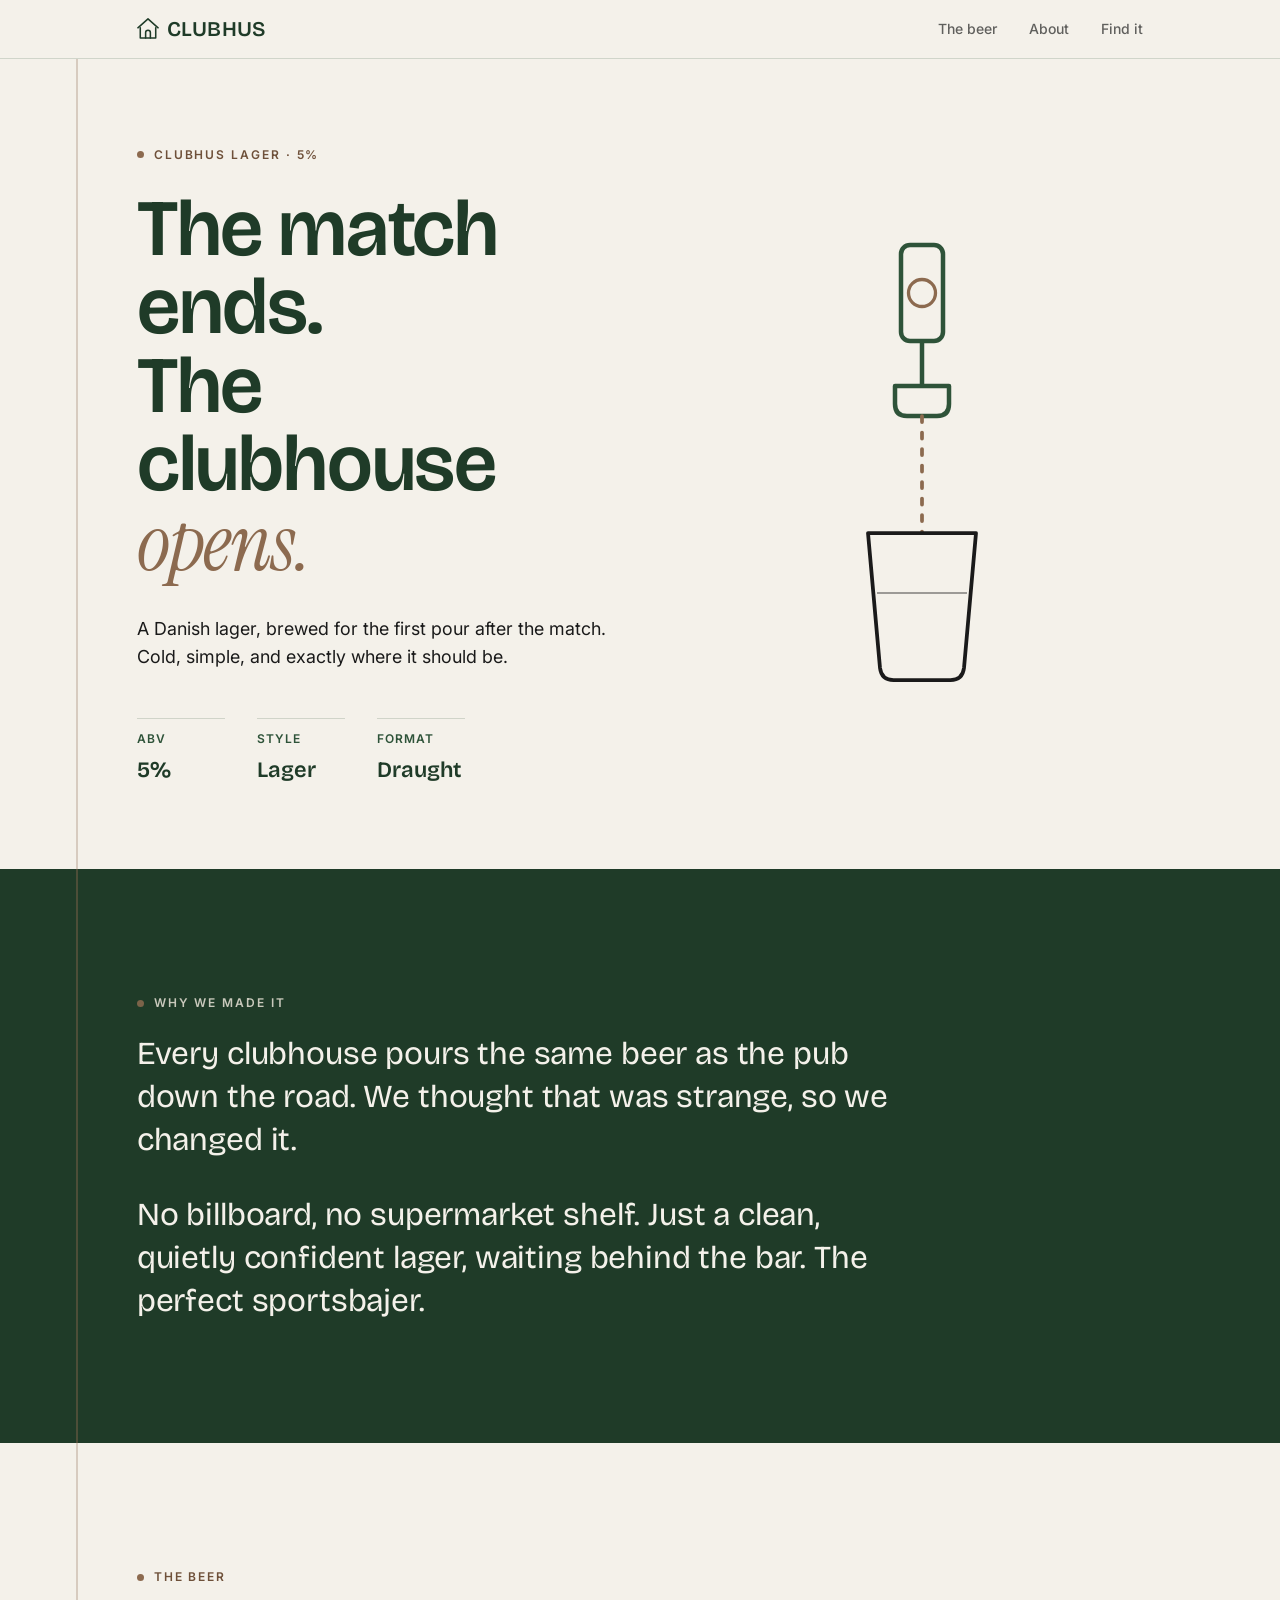
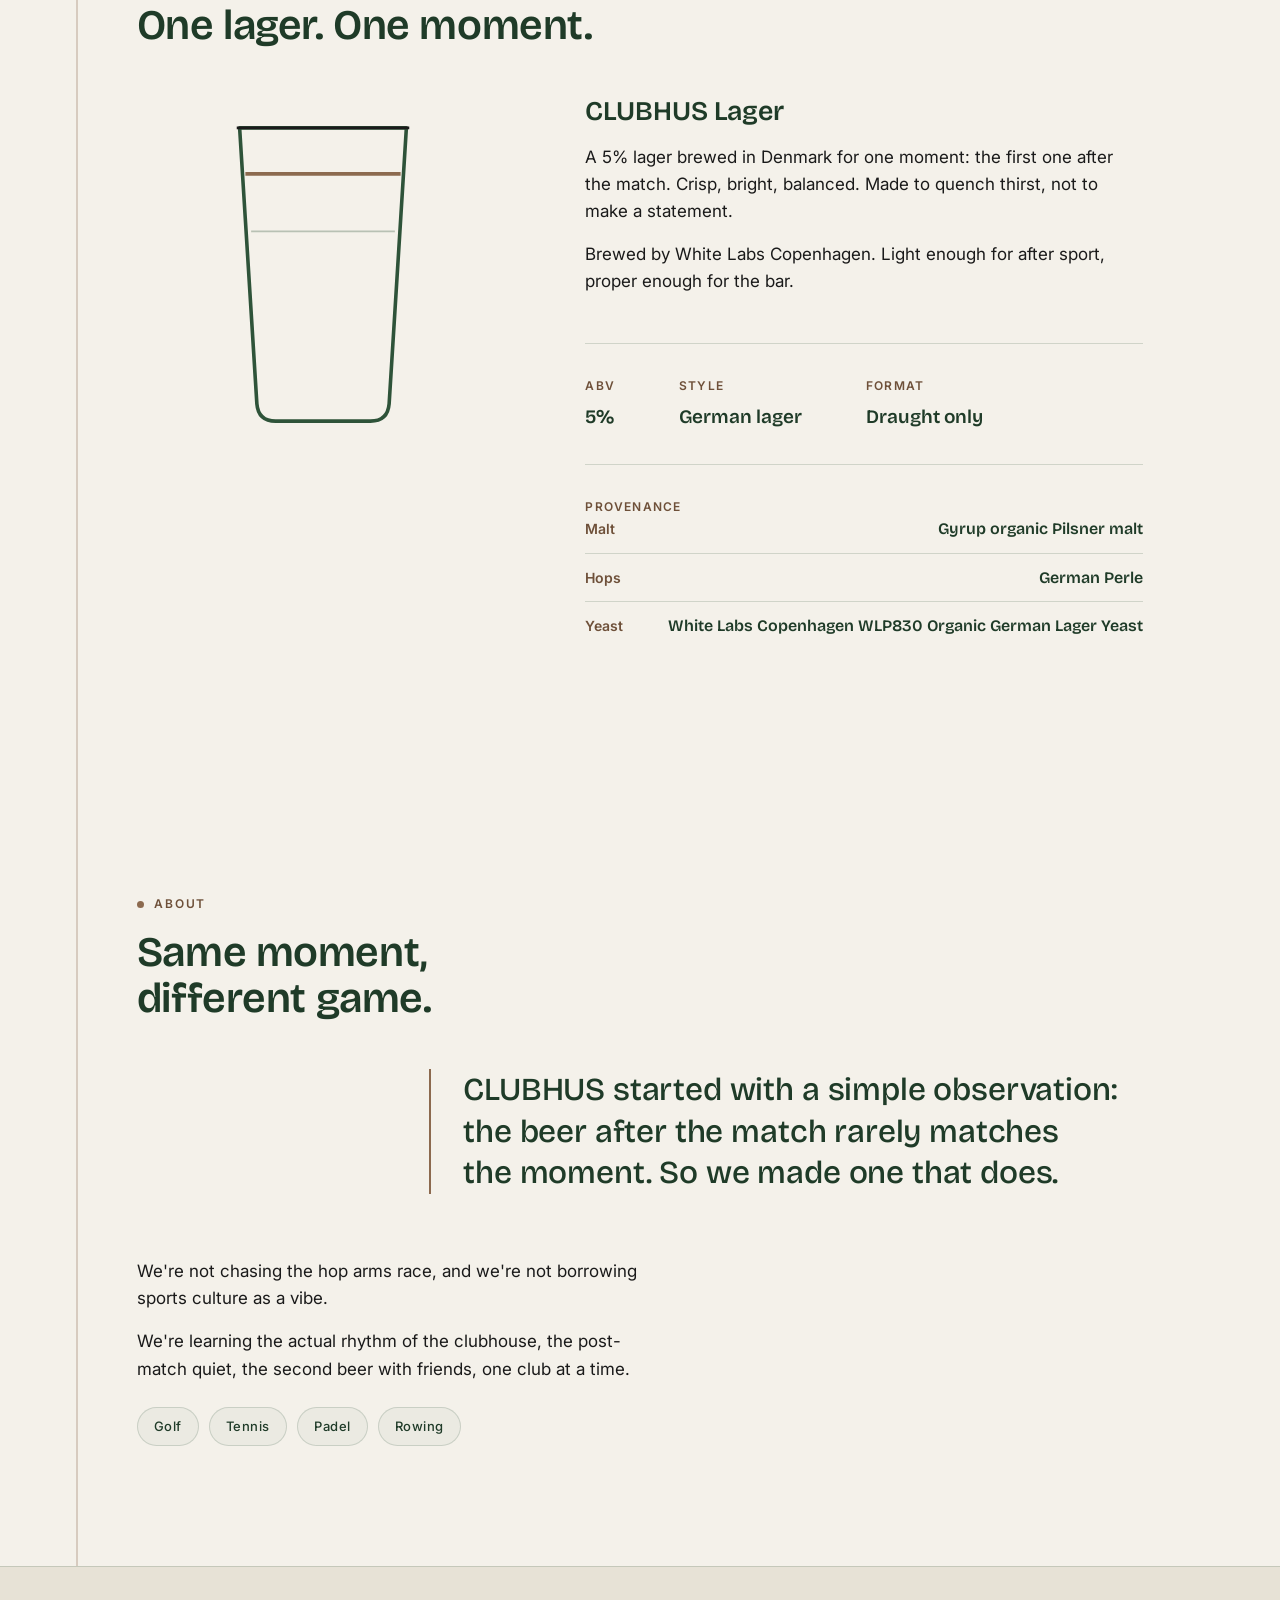
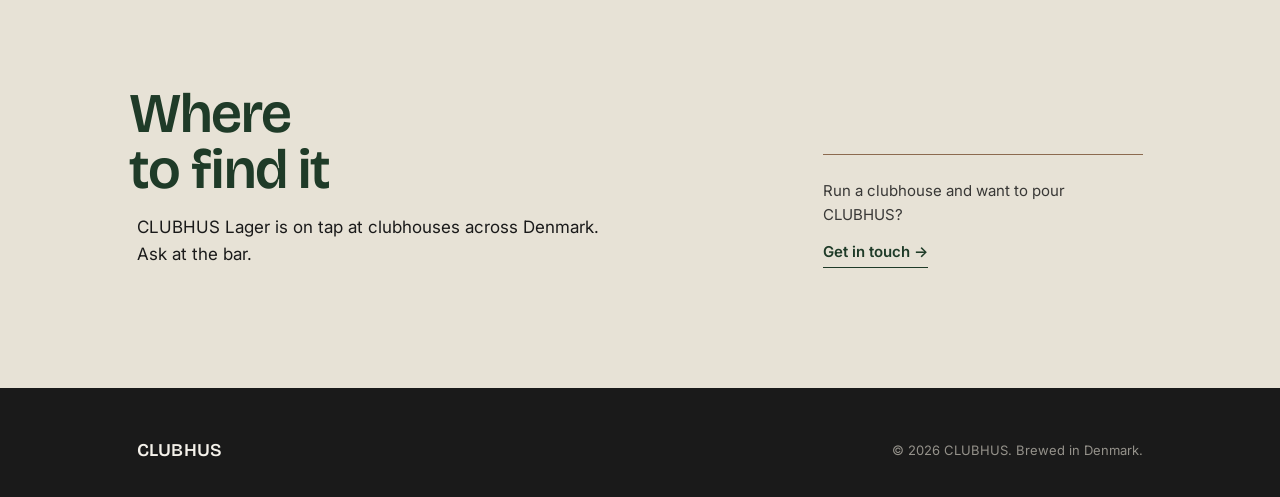
==== commit b08cc47a: "Redesign-existing-projects pass on index.html (layout variance, mobile nav, contrast) Applied the re" ====
--- a/index.html
+++ b/index.html
@@ -21,6 +21,7 @@
   --green:      #2E5339;
   --chalk:      #F4F1EA;
   --wood:       #8C6A4F;
+  --wood-text:  #6E5039; /* same hue as --wood, darkened for small text: 4.34:1 on chalk fails WCAG AA (needs 4.5:1), this is 6.49:1. --wood itself is untouched for the tapline, plaque dot, and other decorative/large-text uses. */
   --ink:        #1A1A1A;
   --chalk-dim:  #E7E2D6;
   --green-line: rgba(46,83,57,0.18);
@@ -57,7 +58,7 @@
 }
 
 *{margin:0;padding:0;box-sizing:border-box;}
-html{scroll-behavior:smooth;}
+html{scroll-behavior:smooth; overflow-x:hidden;}
 body{
   background:var(--chalk);
   color:var(--ink);
@@ -122,7 +123,7 @@
   font-size:12px;
   letter-spacing:0.16em;
   text-transform:uppercase;
-  color:var(--wood);
+  color:var(--wood-text);
   font-weight:600;
   line-height:1;
 }
@@ -202,8 +203,66 @@
   transition:opacity 0.2s var(--ease);
 }
 .nav-links a:hover{opacity:1;}
+
+/* ---- Mobile nav: hamburger + drawer (was display:none with no way
+   back in, below 600px - #beer/#about/#find were unreachable on
+   mobile) ---- */
+.nav-toggle{
+  display:none;
+  flex-direction:column;
+  justify-content:center;
+  gap:5px;
+  width:34px;
+  height:34px;
+  background:none;
+  border:0;
+  padding:0;
+  cursor:pointer;
+}
+.nav-toggle span{
+  width:100%;
+  height:1.5px;
+  background:var(--green-deep);
+  transition:transform 0.3s var(--ease), opacity 0.2s var(--ease);
+}
+.nav-toggle[aria-expanded="true"] span:first-child{ transform:translateY(3.25px) rotate(45deg); }
+.nav-toggle[aria-expanded="true"] span:last-child{ transform:translateY(-3.25px) rotate(-45deg); }
+
+.nav-backdrop{
+  display:none;
+  position:fixed;
+  inset:0;
+  background:rgba(26,26,26,0.28);
+  z-index:39;
+  opacity:0;
+  transition:opacity 0.3s var(--ease);
+}
+
 @media (max-width:600px){
-  .nav-links{display:none;}
+  .nav-toggle{ display:flex; }
+  .nav-links{
+    position:fixed;
+    inset:0 0 0 auto;
+    width:min(280px, 78vw);
+    height:100vh;
+    height:100dvh;
+    flex-direction:column;
+    align-items:flex-start;
+    justify-content:center;
+    gap:var(--space-4);
+    background:var(--chalk);
+    padding:var(--space-5) var(--gutter);
+    box-shadow:-16px 0 40px -20px rgba(26,26,26,0.3);
+    transform:translateX(100%);
+    transition:transform 0.35s var(--ease);
+    z-index:40;
+  }
+  .nav-links a{ font-size:19px; opacity:1; }
+  .nav.is-open .nav-links{ transform:translateX(0); }
+  .nav.is-open .nav-backdrop{ display:block; opacity:1; }
+}
+@media (prefers-reduced-motion: reduce){
+  .nav-links, .nav-toggle span, .nav-backdrop{ transition:none; }
 }
 
 /* ============ HERO ============ */
@@ -389,7 +448,7 @@
   font-size:12px;
   letter-spacing:0.1em;
   text-transform:uppercase;
-  color:var(--wood);
+  color:var(--wood-text);
   font-weight:600;
   margin-bottom:6px;
 }
@@ -409,7 +468,7 @@
   font-size:12px;
   letter-spacing:0.1em;
   text-transform:uppercase;
-  color:var(--wood);
+  color:var(--wood-text);
   font-weight:600;
   margin-bottom:var(--space-2);
 }
@@ -424,7 +483,7 @@
 .provenance .prow:first-of-type{border-top:none; padding-top:0;}
 .provenance dt{
   font-size:14px;
-  color:var(--wood);
+  color:var(--wood-text);
   font-weight:600;
   white-space:nowrap;
 }
@@ -439,21 +498,38 @@
   .provenance dd{text-align:left;}
 }
 
-/* ============ ABOUT / CLUBS ROW ============ */
-.about-row{
-  display:grid;
-  grid-template-columns:1fr 1fr;
-  gap:clamp(32px, 6vw, 72px);
-}
-@media (max-width:880px){
-  .about-row{grid-template-columns:1fr; gap:var(--space-5);}
-}
-.about-row p{
+/* ============ ABOUT / CLUBS ============
+   Off-center pull-quote instead of a third two-column proportional
+   split (hero and beer-grid already use that move). Single column,
+   deliberately asymmetric: the quote sits right-aligned and offset
+   with its own rule, the detail copy sits at the normal left margin
+   below it - an intentionally unbalanced rhythm, not a grid. */
+.about-quote{
+  font-family:var(--display);
+  font-weight:500;
+  font-size:var(--fs-lead);
+  line-height:1.3;
+  letter-spacing:-0.005em;
+  color:var(--green-deep);
+  max-width:34ch;
+  margin-left:auto;
+  padding-left:var(--space-4);
+  border-left:2px solid var(--wood);
+  text-wrap:balance;
+}
+.about-detail{
+  margin-top:var(--space-6);
+  max-width:50ch;
+}
+.about-detail p{
   font-size:var(--fs-body);
   margin-bottom:var(--space-2);
-  max-width:48ch;
-}
-.about-row p:last-child{margin-bottom:0;}
+}
+.about-detail p:last-of-type{margin-bottom:0;}
+@media (max-width:880px){
+  .about-quote{ margin-left:0; font-size:calc(var(--fs-lead) * 0.86); }
+  .about-detail{ margin-top:var(--space-5); }
+}
 
 .clubs-list{
   margin-top:var(--space-3);
@@ -472,9 +548,25 @@
   background:rgba(46,83,57,0.04);
 }
 
-/* ============ FIND IT ============ */
+/* ============ FIND IT ============
+   Second structural move, different from About's off-center quote:
+   a full-bleed rule that ignores .wrap's padding entirely and runs
+   edge-to-edge, plus a closing headline borrowed from the hero's
+   display scale instead of the standard --fs-h2 every other section
+   uses. */
 .find{
   background:var(--chalk-dim);
+  position:relative;
+}
+.find::before{
+  content:'';
+  position:absolute;
+  top:0;
+  left:50%;
+  width:100vw;
+  height:1px;
+  transform:translateX(-50%);
+  background:var(--green-line);
 }
 .find-grid{
   display:flex;
@@ -484,13 +576,14 @@
   flex-wrap:wrap;
 }
 .find-text h2{
-  font-size:var(--fs-h2);
-  color:var(--green-deep);
-  font-weight:600;
-  line-height:1.08;
-  letter-spacing:-0.01em;
+  font-size:clamp(34px, 4.6vw, 56px);
+  color:var(--green-deep);
+  font-weight:600;
+  line-height:1;
+  letter-spacing:-0.015em;
   margin-bottom:var(--space-2);
-  max-width:14ch;
+  margin-left:calc(-1 * var(--space-1));
+  max-width:9ch;
 }
 .find-text p{
   max-width:42ch;
@@ -564,7 +657,7 @@
 <body>
 
 <header>
-  <nav class="nav">
+  <nav class="nav" id="nav">
     <a href="#top" class="brand" aria-label="CLUBHUS home">
       <svg class="brand-mark" viewBox="5.5 6.5 37 35" fill="none" stroke="currentColor" stroke-width="2.6" stroke-linecap="round" stroke-linejoin="round" aria-hidden="true">
         <path d="M7,23 L24,8 L41,23"/>
@@ -573,11 +666,15 @@
       </svg>
       <span class="wordmark">CLUBHUS</span>
     </a>
-    <ul class="nav-links">
+    <button class="nav-toggle" id="navToggle" aria-label="Open menu" aria-expanded="false" aria-controls="navLinks">
+      <span></span><span></span>
+    </button>
+    <ul class="nav-links" id="navLinks">
       <li><a href="#beer">The beer</a></li>
       <li><a href="#about">About</a></li>
       <li><a href="#find">Find it</a></li>
     </ul>
+    <div class="nav-backdrop" id="navBackdrop" aria-hidden="true"></div>
   </nav>
 </header>
 
@@ -678,19 +775,15 @@
         <div class="plaque">About</div>
         <h2>Same moment,<br>different game.</h2>
       </div>
-      <div class="about-row reveal">
-        <div>
-          <p>CLUBHUS started with a simple observation: the beer after the match rarely matches the moment. So we made one that does.</p>
-          <p>We're not chasing the hop arms race, and we're not borrowing sports culture as a vibe.</p>
-        </div>
-        <div>
-          <p>We're learning the actual rhythm of the clubhouse, the post-match quiet, the second beer with friends, one club at a time.</p>
-          <div class="clubs-list">
-            <span class="club-tag">Golf</span>
-            <span class="club-tag">Tennis</span>
-            <span class="club-tag">Padel</span>
-            <span class="club-tag">Rowing</span>
-          </div>
+      <p class="about-quote reveal">CLUBHUS started with a simple observation: the beer after the match rarely matches the moment. So we made one that does.</p>
+      <div class="about-detail reveal">
+        <p>We're not chasing the hop arms race, and we're not borrowing sports culture as a vibe.</p>
+        <p>We're learning the actual rhythm of the clubhouse, the post-match quiet, the second beer with friends, one club at a time.</p>
+        <div class="clubs-list">
+          <span class="club-tag">Golf</span>
+          <span class="club-tag">Tennis</span>
+          <span class="club-tag">Padel</span>
+          <span class="club-tag">Rowing</span>
         </div>
       </div>
     </div>
@@ -720,6 +813,28 @@
 </footer>
 
 <script>
+  // Mobile nav drawer
+  const nav = document.getElementById('nav');
+  const navToggle = document.getElementById('navToggle');
+  const navLinks = document.getElementById('navLinks');
+  const navBackdrop = document.getElementById('navBackdrop');
+  const closeNav = () => {
+    nav.classList.remove('is-open');
+    navToggle.setAttribute('aria-expanded', 'false');
+  };
+  const openNav = () => {
+    nav.classList.add('is-open');
+    navToggle.setAttribute('aria-expanded', 'true');
+  };
+  navToggle.addEventListener('click', () => {
+    nav.classList.contains('is-open') ? closeNav() : openNav();
+  });
+  navBackdrop.addEventListener('click', closeNav);
+  navLinks.querySelectorAll('a').forEach((a) => a.addEventListener('click', closeNav));
+  document.addEventListener('keydown', (e) => {
+    if (e.key === 'Escape' && nav.classList.contains('is-open')) closeNav();
+  });
+
   // Scroll reveal: simple, no library, respects reduced motion via CSS above
   const revealEls = document.querySelectorAll('.reveal');
   const observer = new IntersectionObserver((entries) => {
